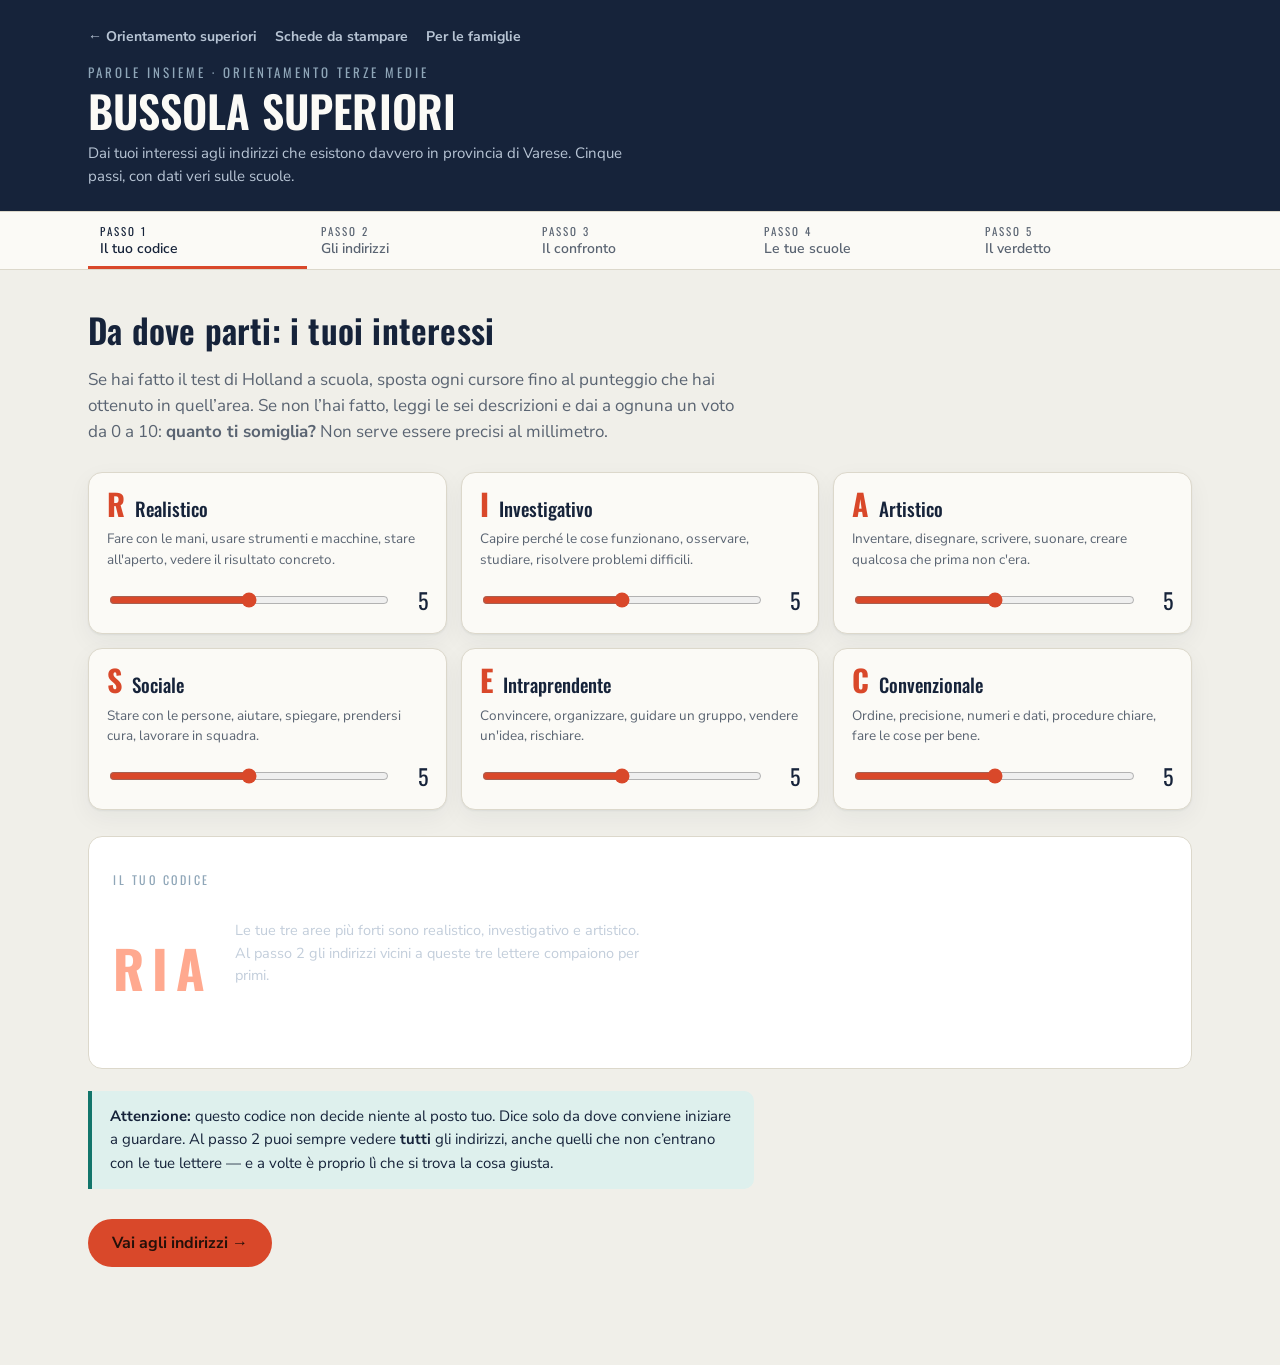
==== bussola/index.html @ 5dc253a4 "Add files via upload" ====
<!doctype html>
<html lang="it">
<head>
<title>Bussola Superiori</title>
<meta charset="utf-8">
<meta name="viewport" content="width=device-width, initial-scale=1">
<meta name="description" content="Dai tuoi interessi agli indirizzi e alle scuole vere della provincia di Varese: distanze, ore di lezione, cosa cercano le imprese. Gratuito, senza registrazione.">
<meta property="og:type" content="website">
<meta property="og:title" content="Bussola Superiori">
<meta property="og:description" content="Dai tuoi interessi agli indirizzi e alle scuole vere della provincia di Varese. Gratuito, senza registrazione.">
<meta property="og:url" content="https://lucaalbano99.github.io/bussolasuperiori/bussola/">
<meta property="og:image" content="https://lucaalbano99.github.io/bussolasuperiori/assets/anteprima.png">
<meta property="og:locale" content="it_IT">
<meta name="theme-color" content="#16233A">
<link rel="icon" href="../assets/favicon.svg" type="image/svg+xml">
<link rel="stylesheet" href="../assets/fonts.css">
</head>
<body>

<style>
  :root{
    --ink:#16233A; --paper:#F0EFE9; --surface:#FBFAF6; --surface-2:#FFFFFF;
    --line:#DCD8CB; --line-strong:#C3BDAC; --muted:#5A6472;
    --coral:#D9482A; --coral-soft:#FBE7E1; --teal:#12756B; --teal-soft:#DEF0ED;
    --shadow:0 1px 2px rgba(22,35,58,.06), 0 8px 24px rgba(22,35,58,.05);
    --r:14px;
  }
  @media (prefers-color-scheme:dark){
    :root:not([data-theme="light"]){
      --ink:#EDEFF3; --paper:#111A2B; --surface:#182338; --surface-2:#1E2B43;
      --line:#2C3A54; --line-strong:#41527094; --muted:#A3AFC2;
      --coral:#FF8163; --coral-soft:#3A2119; --teal:#4FD3C0; --teal-soft:#10312F;
      --shadow:0 1px 2px rgba(0,0,0,.3), 0 8px 24px rgba(0,0,0,.25);
    }
  }
  :root[data-theme="dark"]{
    --ink:#EDEFF3; --paper:#111A2B; --surface:#182338; --surface-2:#1E2B43;
    --line:#2C3A54; --line-strong:#41527094; --muted:#A3AFC2;
    --coral:#FF8163; --coral-soft:#3A2119; --teal:#4FD3C0; --teal-soft:#10312F;
    --shadow:0 1px 2px rgba(0,0,0,.3), 0 8px 24px rgba(0,0,0,.25);
  }

  *{box-sizing:border-box}
  body{
    background:var(--paper); color:var(--ink);
    font-family:'Nunito Sans', 'Segoe UI', Tahoma, sans-serif;
    font-size:16px; line-height:1.55; margin:0;
  }
  .wrap{max-width:1140px; margin:0 auto; padding-inline:18px; padding-block:0 64px}
  h1,h2,h3,.disp{font-family:'Oswald','Arial Narrow',Arial,sans-serif; font-weight:600; letter-spacing:.2px; text-wrap:balance; margin:0}
  a{color:var(--teal)}
  button{font-family:inherit}
  :focus-visible{outline:3px solid var(--coral); outline-offset:2px; border-radius:6px}

  /* ---- header ---- */
  header.top{background:var(--ink); color:#F6F4EF; padding-block:26px 22px}
  :root[data-theme="dark"] header.top, :root:not([data-theme="light"]) header.top{border-bottom:1px solid var(--line)}
  @media (prefers-color-scheme:dark){:root:not([data-theme="light"]) header.top{background:#0B1322}}
  .top .wrap{padding-block:0}
  .kicker{font-family:'Oswald',Arial,sans-serif; font-size:13px; letter-spacing:3px; text-transform:uppercase; color:#8FA6B8; margin:0 0 6px}
  header.top h1{font-size:clamp(30px,5vw,44px); color:#FBFAF6; text-transform:uppercase; line-height:1.05}
  header.top p.sub{margin:8px 0 0; color:#B7C4D4; font-size:15px; max-width:62ch}

  /* ---- step rail ---- */
  .rail{position:sticky; top:env(safe-area-inset-top,0px); z-index:20; background:var(--surface); border-bottom:1px solid var(--line)}
  .rail .wrap{padding-block:0}
  .rail ol{display:flex; gap:2px; list-style:none; margin:0; padding:0; overflow-x:auto}
  .rail li{flex:1 1 0; min-width:132px}
  .rail button{
    width:100%; display:flex; flex-direction:column; gap:1px; align-items:flex-start;
    background:none; border:0; border-bottom:3px solid transparent; cursor:pointer;
    padding:11px 12px 9px; color:var(--muted); text-align:left;
  }
  .rail button:disabled{cursor:not-allowed; opacity:.45}
  .rail .n{font-family:'Oswald',Arial,sans-serif; font-size:11px; letter-spacing:2px; text-transform:uppercase}
  .rail .t{font-size:14px; font-weight:600; line-height:1.25}
  .rail button[aria-current="true"]{color:var(--ink); border-bottom-color:var(--coral)}

  /* ---- generic blocks ---- */
  .panel{padding-block:34px}
  .lede{max-width:66ch; color:var(--muted); font-size:17px; margin:10px 0 0}
  h2.sec{font-size:clamp(24px,3.4vw,34px); margin-top:0}
  .note{
    background:var(--teal-soft); border-left:4px solid var(--teal); border-radius:0 10px 10px 0;
    padding:14px 18px; font-size:15px; margin-top:22px; max-width:74ch;
  }
  .note b{color:var(--ink)}

  /* ---- step 1 : sliders ---- */
  .riasec{display:grid; grid-template-columns:repeat(auto-fit,minmax(272px,1fr)); gap:14px; margin-top:26px}
  .area{background:var(--surface); border:1px solid var(--line); border-radius:var(--r); padding:16px 18px; box-shadow:var(--shadow)}
  .area .hd{display:flex; align-items:baseline; gap:10px}
  .area .let{font-family:'Oswald',Arial,sans-serif; font-size:30px; font-weight:700; color:var(--coral); line-height:1}
  .area .nm{font-family:'Oswald',Arial,sans-serif; font-size:19px; font-weight:500}
  .area .ds{font-size:13.5px; color:var(--muted); margin:6px 0 12px; min-height:2.8em}
  .area .row{display:flex; align-items:center; gap:12px}
  .area input[type=range]{flex:1; accent-color:var(--coral); height:26px}
  .area output{font-family:'Oswald',Arial,sans-serif; font-size:22px; min-width:2.2ch; text-align:right; font-variant-numeric:tabular-nums}

  .codebox{
    margin-top:26px; background:var(--ink); color:#FBFAF6; border-radius:var(--r);
    padding:22px 24px; display:flex; flex-wrap:wrap; align-items:center; gap:22px;
  }
  :root[data-theme="dark"] .codebox, :root:not([data-theme="light"]) .codebox{background:var(--surface-2); border:1px solid var(--line)}
  .codebox .lbl{font-family:'Oswald',Arial,sans-serif; font-size:12px; letter-spacing:2.5px; text-transform:uppercase; color:#8FA6B8}
  .code{font-family:'Oswald',Arial,sans-serif; font-size:52px; font-weight:700; letter-spacing:8px; line-height:1; color:#FF8163}
  :root:not([data-theme="dark"]) .codebox .code{color:#FFA98F}
  .codebox .exp{font-size:14.5px; color:#C3CEDB; max-width:46ch}

  /* ---- buttons ---- */
  .btn{
    display:inline-flex; align-items:center; gap:9px; border:0; cursor:pointer;
    background:var(--coral); color:#fff; font-weight:700; font-size:16px;
    padding:13px 24px; border-radius:999px;
  }
  :root[data-theme="dark"] .btn, :root:not([data-theme="light"]) .btn{color:#251009}
  .btn.ghost{background:transparent; color:var(--ink); border:1.5px solid var(--line-strong); font-weight:600}
  .btn.small{padding:8px 16px; font-size:14px}
  .btn:hover{filter:brightness(1.06)}
  .actions{display:flex; flex-wrap:wrap; gap:12px; margin-top:30px; align-items:center}

  /* ---- filters ---- */
  .filters{display:flex; flex-wrap:wrap; gap:8px; margin:22px 0 4px}
  .chip{
    border:1.5px solid var(--line-strong); background:var(--surface); color:var(--muted);
    border-radius:999px; padding:7px 15px; font-size:14px; font-weight:600; cursor:pointer;
  }
  .chip[aria-pressed="true"]{background:var(--ink); color:var(--surface); border-color:var(--ink)}
  :root[data-theme="dark"] .chip[aria-pressed="true"], :root:not([data-theme="light"]) .chip[aria-pressed="true"]{background:var(--teal); color:#07201E; border-color:var(--teal)}
  .count{font-size:14px; color:var(--muted); margin:14px 0 0}

  /* ---- cards ---- */
  .grid{display:grid; grid-template-columns:repeat(auto-fill,minmax(316px,1fr)); gap:16px; margin-top:16px; align-items:start}
  .card{background:var(--surface); border:1px solid var(--line); border-radius:var(--r); padding:20px; box-shadow:var(--shadow); display:flex; flex-direction:column; gap:12px}
  .card.hit{border-color:var(--coral)}
  .card .tag{font-family:'Oswald',Arial,sans-serif; font-size:11px; letter-spacing:2px; text-transform:uppercase; color:var(--muted)}
  .card h3{font-size:20px; line-height:1.2}
  .card .what{font-size:14.5px; color:var(--muted); margin:0}
  .lets{display:flex; gap:6px; flex-wrap:wrap}
  .let-pill{
    width:27px; height:27px; display:grid; place-items:center; border-radius:50%;
    font-family:'Oswald',Arial,sans-serif; font-weight:600; font-size:14px;
    background:var(--surface-2); color:var(--muted); border:1.5px solid var(--line);
  }
  .let-pill.on{background:var(--coral); color:#fff; border-color:var(--coral)}
  :root[data-theme="dark"] .let-pill.on, :root:not([data-theme="light"]) .let-pill.on{color:#251009}
  .strip{margin:0; font-size:13.5px; color:var(--teal); background:var(--teal-soft);
    border-radius:9px; padding:8px 11px; line-height:1.4}
  .strip.none{color:var(--muted); background:transparent; border:1px dashed var(--line-strong)}
  .strip b{color:inherit}
  ul.slist{list-style:none; margin:6px 0 0; padding:0; display:flex; flex-direction:column; gap:8px}
  ul.slist li{display:flex; flex-direction:column}
  .slist .sn{font-weight:700; font-size:14px; line-height:1.3}
  .verd{background:var(--surface); border:1px solid var(--line); border-radius:var(--r);
    padding:24px; margin-top:18px; box-shadow:var(--shadow)}
  .verd > h3{font-size:22px; line-height:1.2}
  .verd .who{font-size:14px; color:var(--muted); margin:3px 0 18px}
  .three{display:grid; grid-template-columns:repeat(auto-fit,minmax(215px,1fr)); gap:14px}
  .tre{background:var(--surface-2); border:1px solid var(--line); border-radius:12px; padding:16px 18px}
  .tre .lab{font-family:'Oswald',Arial,sans-serif; font-size:11px; letter-spacing:1.6px;
    text-transform:uppercase; color:var(--muted); display:flex; gap:7px; align-items:center}
  .tre .lab i{font-style:normal; width:19px; height:19px; border-radius:50%; background:var(--ink);
    color:var(--surface); display:grid; place-items:center; font-size:11px; font-weight:700}
  .tre .big{font-family:'Oswald',Arial,sans-serif; font-size:34px; font-weight:700; line-height:1.05;
    margin:9px 0 3px; color:var(--ink)}
  .tre .sub{font-size:13px; color:var(--muted); line-height:1.4; margin:0}
  .tre.warn .big{color:var(--coral)}
  .ask{margin-top:20px; border-top:1px dashed var(--line); padding-top:16px}
  .ask h4{font-family:'Oswald',Arial,sans-serif; font-size:15px; letter-spacing:1px;
    text-transform:uppercase; color:var(--teal); margin:0 0 10px}
  .ask ol{margin:0; padding-left:20px; font-size:15px; line-height:1.55}
  .ask ol li{margin-bottom:9px}
  .ask .scrivi{font-size:13px; color:var(--muted); margin:10px 0 0}
  .ore{margin-top:6px}
  .job{margin-top:6px}
  .jhero{font-family:'Oswald',Arial,sans-serif; font-size:44px; font-weight:700; line-height:1;
    color:var(--coral); margin:0; display:flex; align-items:baseline; gap:11px; flex-wrap:wrap}
  .jhero span{font-family:'Nunito Sans',sans-serif; font-size:13.5px; font-weight:600;
    color:var(--muted); line-height:1.35; flex:1 1 160px}
  .jtrack{position:relative; height:10px; border-radius:99px; background:var(--line); margin:12px 0 6px}
  .jfill{height:100%; border-radius:99px; background:var(--coral)}
  .jmed{position:absolute; top:-4px; width:2px; height:18px; background:var(--ink); border-radius:2px}
  .jmedlab{margin:0; font-size:12.5px; color:var(--muted)}
  .jrow{margin:9px 0 0; font-size:14px; line-height:1.45}
  .job.liceo .jrow:first-child{color:var(--teal)}
  .jsrc{margin:11px 0 0; font-size:11.5px; color:var(--muted); line-height:1.4}
  dd.nojob{font-size:13.5px; color:var(--muted)}
  .par{display:inline-block; margin-left:7px; font-size:10.5px; font-weight:700; letter-spacing:.6px;
    text-transform:uppercase; color:var(--muted); border:1px solid var(--line-strong);
    border-radius:99px; padding:1px 7px; vertical-align:1px}
  .slist .sm{font-size:12.5px; color:var(--muted); font-variant-numeric:tabular-nums}
  select{font-family:'Nunito Sans',sans-serif; font-size:15px; color:var(--ink);
    background:var(--surface-2); border:1px solid var(--line-strong); border-radius:9px;
    padding:10px 12px; text-transform:none; letter-spacing:0; width:100%; max-width:100%}
  label.f select + input[type=text]{margin-top:7px}
  .srcnote{font-size:13px; color:var(--muted); border-top:1px solid var(--line);
    margin-top:30px; padding-top:14px; max-width:78ch}
  .card details{border-top:1px dashed var(--line); padding-top:11px}
  .card summary{cursor:pointer; font-weight:700; font-size:14px; color:var(--teal); list-style:none}
  .card summary::-webkit-details-marker{display:none}
  .card summary::before{content:"▸ "}
  .card details[open] summary::before{content:"▾ "}
  .kv{margin:11px 0 0; font-size:14px}
  .kv dt{font-family:'Oswald',Arial,sans-serif; font-size:11px; letter-spacing:1.6px; text-transform:uppercase; color:var(--muted); margin-top:9px}
  .kv dd{margin:2px 0 0}
  .card .foot{display:flex; flex-wrap:wrap; gap:9px; margin-top:auto; padding-top:4px}
  .lnk{font-size:13.5px; font-weight:700; text-decoration:none; border-bottom:2px solid var(--teal-soft)}

  /* ---- compare ---- */
  .tablewrap{overflow-x:auto; margin-top:22px; border:1px solid var(--line); border-radius:var(--r); background:var(--surface)}
  table{border-collapse:collapse; width:100%; min-width:600px; font-size:14.5px}
  th,td{text-align:left; padding:13px 16px; border-bottom:1px solid var(--line); vertical-align:top}
  thead th{background:var(--ink); color:#FBFAF6; font-family:'Oswald',Arial,sans-serif; font-weight:500; font-size:15px; position:sticky; top:0}
  :root[data-theme="dark"] thead th, :root:not([data-theme="light"]) thead th{background:var(--surface-2); color:var(--ink)}
  tbody th{font-family:'Oswald',Arial,sans-serif; font-weight:500; font-size:12px; letter-spacing:1.5px; text-transform:uppercase; color:var(--muted); width:170px}
  tbody tr:last-child th, tbody tr:last-child td{border-bottom:0}

  .empty{background:var(--surface); border:1.5px dashed var(--line-strong); border-radius:var(--r); padding:34px 24px; text-align:center; color:var(--muted); margin-top:22px}

  /* ---- scheda ---- */
  .sheet{background:var(--surface); border:1px solid var(--line); border-radius:var(--r); padding:22px; margin-top:16px; box-shadow:var(--shadow)}
  .sheet h3{font-size:19px; color:var(--coral)}
  .sheet .meta{font-size:13px; color:var(--muted); margin:2px 0 14px}
  .fields{display:grid; grid-template-columns:repeat(auto-fit,minmax(230px,1fr)); gap:14px}
  label.f{display:flex; flex-direction:column; gap:5px; font-size:12px; font-family:'Oswald',Arial,sans-serif; letter-spacing:1.5px; text-transform:uppercase; color:var(--muted)}
  input[type=text], textarea{
    font-family:'Nunito Sans',sans-serif; font-size:15px; color:var(--ink);
    background:var(--surface-2); border:1px solid var(--line-strong); border-radius:9px; padding:10px 12px;
    text-transform:none; letter-spacing:0; width:100%;
  }
  textarea{min-height:74px; resize:vertical}
  .nameline{display:flex; flex-wrap:wrap; gap:14px; align-items:end; margin-top:22px}
  .nameline label.f{flex:1 1 260px}
  .qlist{margin:12px 0 0; padding-left:20px; font-size:15px}
  .qlist li{margin-bottom:7px}

  .printbar{display:flex; flex-wrap:wrap; gap:12px; align-items:center; margin-top:28px}
  .hint{font-size:13.5px; color:var(--muted)}

  #printhead{display:none}

  @media print{
    body{background:#fff; color:#000; font-size:12pt}
    header.top, .rail, .actions, .printbar, .note, #s1, #s2, #s3, #s5, .filters, .count{display:none !important}
    #printhead{display:block; margin-bottom:14pt; border-bottom:2pt solid #000; padding-bottom:8pt}
    .wrap{max-width:none; padding:0}
    .panel{padding:0}
    .sheet{break-inside:avoid; border:1pt solid #999; box-shadow:none; background:#fff; margin-bottom:12pt}
    input[type=text], textarea, select{border:0; border-bottom:1pt solid #666; border-radius:0; background:#fff; appearance:none}
    .strip, ul.slist, .job, .ore, dd.nojob{display:none}
    textarea{min-height:52pt}
  }
  @media (prefers-reduced-motion:reduce){*{animation:none !important; transition:none !important}}

  .sitenav{display:flex; gap:18px; flex-wrap:wrap; margin:0 0 14px; font-size:14px; font-weight:700}
  .sitenav a{color:#B7C4D4; text-decoration:none}
  .sitenav a:hover{color:#FBFAF6; text-decoration:underline}
</style>

<header class="top">
  <div class="wrap">
    <p class="sitenav"><a href="../">&larr; Orientamento superiori</a><a href="../#schede">Schede da stampare</a><a href="../famiglie.html">Per le famiglie</a></p>
    <p class="kicker">Parole Insieme &middot; Orientamento terze medie</p>
    <h1>Bussola Superiori</h1>
    <p class="sub">Dai tuoi interessi agli indirizzi che esistono davvero in provincia di Varese. Cinque passi, con dati veri sulle scuole.</p>
  </div>
</header>

<nav class="rail" aria-label="Passi del percorso">
  <div class="wrap">
    <ol>
      <li><button type="button" data-go="1" aria-current="true"><span class="n">Passo 1</span><span class="t">Il tuo codice</span></button></li>
      <li><button type="button" data-go="2"><span class="n">Passo 2</span><span class="t">Gli indirizzi</span></button></li>
      <li><button type="button" data-go="3"><span class="n">Passo 3</span><span class="t">Il confronto</span></button></li>
      <li><button type="button" data-go="4"><span class="n">Passo 4</span><span class="t">Le tue scuole</span></button></li>
      <li><button type="button" data-go="5"><span class="n">Passo 5</span><span class="t">Il verdetto</span></button></li>
    </ol>
  </div>
</nav>

<div class="wrap">

  <!-- ============ PASSO 1 ============ -->
  <section id="s1" class="panel" aria-labelledby="h1a">
    <h2 class="sec" id="h1a">Da dove parti: i tuoi interessi</h2>
    <p class="lede">Se hai fatto il test di Holland a scuola, sposta ogni cursore fino al punteggio che hai ottenuto in quell&rsquo;area. Se non l&rsquo;hai fatto, leggi le sei descrizioni e dai a ognuna un voto da 0 a 10: <b>quanto ti somiglia?</b> Non serve essere precisi al millimetro.</p>

    <div class="riasec" id="riasec"></div>

    <div class="codebox">
      <div>
        <p class="lbl">Il tuo codice</p>
        <p class="code" id="code">&mdash;&mdash;&mdash;</p>
      </div>
      <p class="exp" id="codeExp">Muovi i cursori: qui compaiono le tue tre lettere pi&ugrave; alte.</p>
    </div>

    <div class="note">
      <b>Attenzione:</b> questo codice non decide niente al posto tuo. Dice solo da dove conviene iniziare a guardare. Al passo 2 puoi sempre vedere <b>tutti</b> gli indirizzi, anche quelli che non c&rsquo;entrano con le tue lettere &mdash; e a volte &egrave; proprio l&igrave; che si trova la cosa giusta.
    </div>

    <div class="actions">
      <button class="btn" type="button" data-go="2">Vai agli indirizzi &rarr;</button>
    </div>
  </section>

  <!-- ============ PASSO 2 ============ -->
  <section id="s2" class="panel" aria-labelledby="h2a" hidden>
    <h2 class="sec" id="h2a">Gli indirizzi che esistono</h2>
    <p class="lede">Sono gli indirizzi attivi in provincia di Varese: licei, istituti tecnici, professionali e percorsi IeFP. In cima trovi quelli pi&ugrave; vicini al tuo codice. Aprine almeno cinque, poi scegline tre e compila il <b>foglio 1</b>.</p>

    <div class="filters" role="group" aria-label="Filtra per tipo di scuola">
      <button class="chip" type="button" data-f="all" aria-pressed="true">Tutti</button>
      <button class="chip" type="button" data-f="liceo" aria-pressed="false">Licei</button>
      <button class="chip" type="button" data-f="tecnico" aria-pressed="false">Istituti tecnici</button>
      <button class="chip" type="button" data-f="professionale" aria-pressed="false">Professionali</button>
      <button class="chip" type="button" data-f="iefp" aria-pressed="false">IeFP</button>
      <button class="chip" type="button" id="onlyMine" aria-pressed="false">Solo il mio codice</button>
    </div>
    <p class="count" id="count"></p>

    <div class="grid" id="cards"></div>

    <div class="actions">
      <button class="btn ghost" type="button" data-go="1">&larr; Torna al codice</button>
      <button class="btn" type="button" data-go="3">Confronta i preferiti &rarr;</button>
    </div>

    <p class="srcnote"><b>Da dove vengono questi numeri.</b>
      Le scuole statali, le distanze e gli iscritti vengono dagli open data del Ministero
      dell&rsquo;Istruzione e dall&rsquo;Anagrafe Scuole di Regione Lombardia; l&rsquo;offerta &egrave; quella
      rilevata nel 2024/25, quindi un indirizzo attivato di recente pu&ograve; non comparire.
      Le scuole <b>paritarie</b> sono state verificate a mano su Guida Percorsi a settembre 2026:
      per loro non ci sono i numeri sugli iscritti, perch&eacute; il Ministero non li pubblica.
      I percorsi <b>IeFP</b> dei centri di formazione (ENAIP, CIOFS, CFP) non sono nei dati ministeriali:
      per quelli vale sempre Guida Percorsi.
      Il numero <b>&laquo;in seconda, ogni 100 in prima&raquo;</b> confronta gli iscritti in prima nel 2023/24
      con quelli in seconda nel 2024/25, sull&rsquo;intero istituto: in provincia met&agrave; delle scuole &egrave; a 88 o pi&ugrave;.
      Non &egrave; una percentuale di promossi &mdash; conta anche chi arriva da altre scuole, e per questo
      in qualche istituto supera quota 100.
      Gli iscritti <b>in prima</b> sono quelli del 2024/25: dove il biennio &egrave; in comune fra pi&ugrave; articolazioni
      (per esempio Informatica e Telecomunicazioni) il numero &egrave; quello di tutto il biennio. Se nel 2024/25 una scuola
      non ha formato classi prime in un indirizzo, lo segnaliamo e non la contiamo: chiedi se lo attiva ancora.
      I dati sul <b>lavoro</b> vengono dall&rsquo;indagine Excelsior 2022 (guida #failasceltagiusta della Camera di Commercio
      di Varese): la percentuale dice quante assunzioni previste, su 100, sono difficili da coprire.
      Una distanza con la tilde (~) &egrave; misurata sul centro del comune, non sull&rsquo;indirizzo esatto.</p>
  </section>

  <!-- ============ PASSO 3 ============ -->
  <section id="s3" class="panel" aria-labelledby="h3a" hidden>
    <h2 class="sec" id="h3a">Il confronto</h2>
    <p class="lede">Massimo tre indirizzi, uno accanto all&rsquo;altro. Guardali riga per riga: la differenza vera fra due scuole di solito sta nelle materie di indirizzo e in quello che puoi fare dopo.</p>
    <div id="cmp"></div>
    <div class="actions">
      <button class="btn ghost" type="button" data-go="2">&larr; Torna agli indirizzi</button>
      <button class="btn" type="button" data-go="4">Prepara la scheda &rarr;</button>
    </div>
  </section>

  <!-- ============ PASSO 4 ============ -->
  <section id="s4" class="panel" aria-labelledby="h4a" hidden>
    <div id="printhead">
      <p class="kicker" style="color:#000">Parole Insieme &middot; Bussola Superiori</p>
      <h2 class="sec" style="margin:0">Scheda di orientamento</h2>
    </div>

    <h2 class="sec">Le tue scuole</h2>
    <p class="lede">Ultimo passo: per ogni indirizzo scegli dal men&ugrave; una delle scuole della provincia che lo offrono. Se la tua non c&rsquo;&egrave; (paritarie e centri di formazione non sono nei dati del Ministero), cercala su Guida Percorsi e scrivila a mano. Poi stampa e portala a casa.</p>

    <div class="nameline">
      <label class="f" for="stud">Nome e cognome<input type="text" id="stud" placeholder="Il tuo nome"></label>
      <label class="f" for="cls">Classe<input type="text" id="cls" placeholder="3&ordf;__"></label>
    </div>

    <div id="sheets"></div>

    <div class="sheet">
      <h3>Le domande da fare all&rsquo;open day</h3>
      <p class="meta">Portale scritte. Chi arriva con le domande pronte scopre cose che gli altri non scoprono.</p>
      <ol class="qlist">
        <li>Quante ore a settimana di laboratorio si fanno davvero al primo anno?</li>
        <li>Quanti studenti erano iscritti in prima l&rsquo;anno scorso, e quanti sono arrivati in seconda?</li>
        <li>Che cosa fanno i vostri diplomati l&rsquo;anno dopo il diploma?</li>
        <li>Quanto tempo di compiti a casa serve, in media, in una giornata normale?</li>
        <li>Che supporto c&rsquo;&egrave; per chi ha un DSA o un piano personalizzato?</li>
        <li>Si pu&ograve; cambiare indirizzo dopo il primo anno senza perdere l&rsquo;anno?</li>
        <li>Posso passare una mattina in classe prima di decidere?</li>
      </ol>
    </div>

    <div class="printbar">
      <button class="btn" type="button" data-go="5">Vai al verdetto &rarr;</button>
      <button class="btn ghost" type="button" data-go="3">&larr; Torna al confronto</button>
      <button class="btn ghost small" type="button" id="printBtn">Stampa (se serve)</button>
    </div>
  </section>

  <!-- ============ PASSO 5 ============ -->
  <section id="s5" class="panel" aria-labelledby="h5a" hidden>
    <h2 class="sec" id="h5a">Il verdetto</h2>
    <p class="lede">Hai scelto. Adesso guarda tre numeri per ognuna delle tue scuole e decidi se ti fanno
      cambiare idea. <b>Non c&rsquo;&egrave; una risposta giusta</b>: c&rsquo;&egrave; la tua, presa sapendo qualcosa in pi&ugrave;.</p>

    <div id="verdetto"></div>

    <div class="actions">
      <button class="btn ghost" type="button" data-go="4">&larr; Torna alle scuole</button>
      <button class="btn ghost" type="button" data-go="2">Cambia indirizzi</button>
    </div>
  </section>
</div>

<script>
(function(){
  "use strict";

  /* ---------------- dati: le 6 aree RIASEC ---------------- */
  var AREAS = [
    {k:"R", nm:"Realistico",    ds:"Fare con le mani, usare strumenti e macchine, stare all'aperto, vedere il risultato concreto."},
    {k:"I", nm:"Investigativo", ds:"Capire perché le cose funzionano, osservare, studiare, risolvere problemi difficili."},
    {k:"A", nm:"Artistico",     ds:"Inventare, disegnare, scrivere, suonare, creare qualcosa che prima non c'era."},
    {k:"S", nm:"Sociale",       ds:"Stare con le persone, aiutare, spiegare, prendersi cura, lavorare in squadra."},
    {k:"E", nm:"Intraprendente",ds:"Convincere, organizzare, guidare un gruppo, vendere un'idea, rischiare."},
    {k:"C", nm:"Convenzionale", ds:"Ordine, precisione, numeri e dati, procedure chiare, fare le cose per bene."}
  ];

  /* ---------------- dati: il catalogo indirizzi ----------------
     slug = pagina reale su guida-percorsi-varese.it/cat/<slug>/      */
  var BASE = "https://www.guida-percorsi-varese.it/cat/";

  var C = [
  /* ---- LICEI ---- */
  {t:"liceo",n:"Liceo classico",r:["I","A","S"],slug:"liceo-classico",
   w:"Cinque anni su come pensavano e scrivevano i greci e i romani, e su come quel modo di ragionare regge ancora oggi.",
   m:"Latino, greco, italiano, storia e filosofia, inglese, matematica",
   d:"Prepara soprattutto all'università, in qualunque facoltà: giurisprudenza, lettere, medicina, scienze politiche."},
  {t:"liceo",n:"Liceo scientifico",r:["I","R","C"],slug:"liceo-scientifico",
   w:"L'indirizzo più scelto in Italia: matematica e scienze robuste, ma con latino, filosofia e storia ancora dentro.",
   m:"Matematica, fisica, scienze naturali, latino, filosofia, inglese",
   d:"Università scientifiche e non: ingegneria, medicina, informatica, economia. Tiene aperte quasi tutte le porte."},
  {t:"liceo",n:"Liceo scientifico &ndash; scienze applicate",r:["I","R","C"],slug:"liceo-scientifico",
   w:"Come lo scientifico ma senza latino: al suo posto più informatica, più laboratorio, più scienze.",
   m:"Informatica, matematica, fisica, scienze, disegno tecnico",
   d:"Ingegneria, informatica, scienze. Scelta tipica di chi ama le scienze ma non vuole il latino."},
  {t:"liceo",n:"Liceo scientifico sportivo",r:["R","S","I"],slug:"liceo-scientifico-a-indirizzo-sportivo",
   w:"Base scientifica con discipline sportive dentro l'orario, e lo sport studiato anche come diritto ed economia.",
   m:"Discipline sportive, scienze motorie, matematica, fisica, diritto dello sport",
   d:"Scienze motorie, fisioterapia, management dello sport, o qualunque facoltà scientifica."},
  {t:"liceo",n:"Liceo linguistico",r:["A","S","E"],slug:"liceo-linguistico",
   w:"Tre lingue straniere studiate sul serio, con conversazione con madrelingua e letteratura di quei Paesi.",
   m:"Inglese più due lingue (spesso francese, spagnolo, tedesco o cinese), letterature straniere",
   d:"Mediazione linguistica, relazioni internazionali, turismo, marketing estero, interpretariato."},
  {t:"liceo",n:"Liceo delle scienze umane",r:["S","A","I"],slug:"liceo-delle-scienze-umane",
   w:"Studia come funzionano le persone e i gruppi: psicologia, pedagogia, sociologia, antropologia.",
   m:"Scienze umane, latino, filosofia, storia, biologia",
   d:"Scienze della formazione, psicologia, servizio sociale, insegnamento."},
  {t:"liceo",n:"Liceo economico-sociale",r:["E","S","C"],slug:"liceo-delle-scienze-umane",
   w:"L'opzione dello scienze umane senza latino: al suo posto diritto, economia e una seconda lingua straniera.",
   m:"Diritto ed economia, scienze umane, due lingue straniere, matematica, statistica",
   d:"Economia, giurisprudenza, scienze politiche, sociologia."},
  {t:"liceo",n:"Liceo artistico",r:["A","R"],slug:"liceo-artistico",
   w:"Biennio comune, poi scegli: arti figurative, architettura, design, grafica, audiovisivo o scenografia.",
   m:"Discipline pittoriche e plastiche, laboratorio d'indirizzo, storia dell'arte, disegno geometrico",
   d:"Accademia di belle arti, design, architettura, ISIA, oppure lavoro creativo diretto."},
  {t:"liceo",n:"Liceo musicale e coreutico",r:["A","S"],slug:"liceo-musicale-e-coreutico",
   w:"Strumento o danza dentro l'orario scolastico, con esame d'ammissione: serve già una base.",
   m:"Esecuzione e interpretazione, teoria e analisi, storia della musica o della danza, materie comuni",
   d:"Conservatorio, accademia di danza, DAMS, professioni dello spettacolo."},
  {t:"liceo",n:"Liceo del Made in Italy",r:["E","A","C"],slug:"liceo-del-made-in-italy",
   w:"Indirizzo recente: le eccellenze italiane (moda, design, agroalimentare, arredo) viste come sistema economico e culturale.",
   m:"Economia e marketing, due lingue straniere, storia dell'arte, diritto",
   d:"Economia, marketing, gestione d'impresa nei settori del made in Italy."},
  {t:"liceo",n:"Liceo internazionale per l'innovazione",r:["I","E","A"],slug:"liceo-internazionale-per-linnovazione",
   w:"Percorso liceale sperimentale proposto da pochissime scuole, ognuna con un suo progetto: va guardato da vicino.",
   m:"Variano da scuola a scuola: chiedile all'open day",
   d:"Università, in Italia o all'estero."},

  /* ---- TECNICI ---- */
  {t:"tecnico",n:"Amministrazione, finanza e marketing",r:["C","E"],slug:"settore-economico-amministrazione-finanza-e-marketing",
   w:"Come funziona un'azienda da dentro: bilanci, tasse, banche, marketing. Il vecchio «ragioneria».",
   m:"Economia aziendale, diritto, informatica, due lingue straniere, matematica",
   d:"Lavoro subito in studi e uffici, oppure economia, giurisprudenza, ITS."},
  {t:"tecnico",n:"Turismo",r:["E","S","C"],slug:"settore-economico-turismo",
   w:"Tre lingue straniere più la parte economica e giuridica del settore turistico, con geografia e arte.",
   m:"Tre lingue straniere, discipline turistiche e aziendali, arte e territorio, diritto",
   d:"Agenzie, strutture ricettive, tour operator, oppure università economica o linguistica."},
  {t:"tecnico",n:"Meccanica, meccatronica ed energia",r:["R","I"],slug:"settore-tecnologico-meccanica-meccatronica-ed-energia",
   w:"Progettare e far funzionare macchine, impianti e automazioni. Tanto laboratorio e disegno tecnico.",
   m:"Meccanica e macchine, sistemi e automazione, tecnologie meccaniche, disegno CAD",
   d:"Molto richiesto dalle aziende del territorio; oppure ingegneria o ITS meccatronica."},
  {t:"tecnico",n:"Trasporti e logistica",r:["R","C","I"],slug:"settore-tecnologico-trasporti-e-logistica",
   w:"Mezzi e movimentazione: articolazioni su costruzione, conduzione o logistica, per terra, mare o aria.",
   m:"Logistica, elettrotecnica, meccanica, struttura dei mezzi, diritto dei trasporti",
   d:"Aeroporti, spedizionieri, magazzini automatizzati, ITS logistica, ingegneria."},
  {t:"tecnico",n:"Elettronica ed elettrotecnica",r:["R","I"],slug:"settore-tecnologico-elettronica-ed-elettrotecnica",
   w:"Circuiti, impianti elettrici, automazione industriale. Si costruisce e si misura, non solo si studia.",
   m:"Elettrotecnica ed elettronica, sistemi automatici, tecnologie elettriche",
   d:"Manutenzione e automazione industriale, energia, ingegneria, ITS."},
  {t:"tecnico",n:"Informatica e telecomunicazioni",r:["I","R","C"],slug:"settore-tecnologico-informatica-e-telecomunicazioni",
   w:"Programmazione, database, reti e sistemi. Si programma davvero, non solo in teoria.",
   m:"Informatica, sistemi e reti, tecnologie e progettazione, telecomunicazioni",
   d:"Sviluppo software, sistemi e reti; oppure informatica, ingegneria, ITS digitale."},
  {t:"tecnico",n:"Grafica e comunicazione",r:["A","R","E"],slug:"settore-tecnologico-grafica-e-comunicazione",
   w:"Progetto grafico, fotografia, video e stampa: la parte creativa unita a quella tecnica e produttiva.",
   m:"Progettazione multimediale, tecnologie dei processi di produzione, laboratori tecnici",
   d:"Agenzie e studi grafici, comunicazione d'impresa, design, ITS del digitale."},
  {t:"tecnico",n:"Chimica, materiali e biotecnologie",r:["I","R"],slug:"settore-tecnologico-chimica-materiali-e-biotecnologie",
   w:"Laboratorio vero, tutti gli anni: analisi chimiche, materiali, biotecnologie ambientali o sanitarie.",
   m:"Chimica analitica e strumentale, chimica organica, biologia, microbiologia",
   d:"Laboratori di analisi, industria chimica e farmaceutica; oppure chimica, biotecnologie, farmacia."},
  {t:"tecnico",n:"Sistema moda",r:["A","R","C"],slug:"settore-tecnologico-sistema-moda",
   w:"Il tessile e l'abbigliamento come filiera industriale: dal filato al capo finito, dal disegno alla produzione.",
   m:"Ideazione e progettazione del prodotto moda, tecnologie dei materiali, marketing",
   d:"Aziende tessili e di moda, uffici stile, ITS moda, design."},
  {t:"tecnico",n:"Agraria, agroalimentare e agroindustria",r:["R","I"],slug:"settore-tecnologico-agraria-agroalimentare-e-agroindustria",
   w:"Coltivazioni, allevamento, trasformazione dei prodotti e gestione del territorio. Si lavora anche fuori dall'aula.",
   m:"Produzioni vegetali e animali, trasformazione dei prodotti, gestione ambientale, economia agraria",
   d:"Aziende agricole e agroalimentari, perito agrario, agraria, scienze e tecnologie alimentari."},
  {t:"tecnico",n:"Costruzioni, ambiente e territorio",r:["R","I","C"],slug:"settore-tecnologico-costruzioni-ambiente-e-territorio",
   w:"L'ex geometra: progettare edifici, rilevare terreni, stimare valori, seguire un cantiere.",
   m:"Progettazione costruzioni e impianti, topografia, geopedologia, estimo",
   d:"Studi tecnici, cantieri, catasto; oppure ingegneria, architettura, ITS edilizia."},

  /* ---- PROFESSIONALI ---- */
  {t:"professionale",n:"Servizi per la sanità e l'assistenza sociale",r:["S","I"],slug:"servizi-sanita-e-assistenza-sociale",
   w:"Prendersi cura delle persone: bambini, anziani, persone con disabilità. Tirocinio dentro il percorso.",
   m:"Igiene e cultura medico-sanitaria, psicologia, metodologie operative, diritto",
   d:"Strutture socio-sanitarie e asili; oppure scienze infermieristiche, educazione, servizio sociale."},
  {t:"professionale",n:"Enogastronomia e ospitalità alberghiera",r:["R","S","E"],slug:"enogastronomia-e-ospitalita-alberghiera",
   w:"Cucina, sala, bar o accoglienza turistica. Si sta in laboratorio con la divisa già dal primo anno.",
   m:"Laboratorio di cucina o sala, scienza degli alimenti, due lingue straniere, diritto e tecnica turistica",
   d:"Ristorazione e hotellerie, con possibilità di lavorare presto; oppure ITS turismo."},
  {t:"professionale",n:"Manutenzione e assistenza tecnica",r:["R","C"],slug:"manutenzione-e-assistenza-tecnica",
   w:"Far funzionare e riparare impianti, macchine e mezzi. Tanta officina, poca teoria astratta.",
   m:"Tecnologie elettriche ed elettroniche, tecnologie meccaniche, laboratori tecnologici",
   d:"Manutentore in azienda, elettricista, tecnico impianti. Settore con molta richiesta."},
  {t:"professionale",n:"Industria e artigianato per il Made in Italy",r:["R","A"],slug:"industria-e-artigianato-per-made-in-italy",
   w:"Produrre oggetti di qualità: legno, moda, arredo, oreficeria, a seconda della scuola.",
   m:"Laboratori tecnologici ed esercitazioni, tecnologie dei materiali, progettazione",
   d:"Artigianato e piccola industria del territorio; oppure ITS o il quarto anno professionalizzante."},
  {t:"professionale",n:"Servizi commerciali",r:["E","C","S"],slug:"servizi-commerciali",
   w:"Il lato pratico dell'azienda: vendita, comunicazione, amministrazione, promozione.",
   m:"Tecniche professionali dei servizi commerciali, diritto, economia, due lingue straniere",
   d:"Uffici, negozi, servizi alle imprese; oppure ITS o economia."},
  {t:"professionale",n:"Servizi culturali e dello spettacolo",r:["A","E"],slug:"servizi-culturali-e-dello-spettacolo",
   w:"Produrre contenuti: video, audio, eventi, allestimenti. La parte tecnica dietro le quinte.",
   m:"Tecniche di produzione audiovisiva, linguaggi multimediali, organizzazione di eventi",
   d:"Produzioni video, teatri, eventi, comunicazione."},
  {t:"professionale",n:"Agricoltura e sviluppo rurale",r:["R","I"],slug:"agricoltura-sviluppo-rurale-valorizzazione-prodotti-territorio",
   w:"Coltivare, allevare, valorizzare i prodotti del territorio e curare boschi e montagna.",
   m:"Agronomia, produzioni animali, valorizzazione dei prodotti, gestione del verde",
   d:"Aziende agricole, agriturismo, manutenzione del verde, consorzi."},
  {t:"professionale",n:"Odontotecnico",r:["R","I","C"],slug:"arti-ausiliarie-professioni-sanitarie-odontotecnico",
   w:"Costruire protesi e apparecchi dentali. Lavoro di precisione assoluta, in laboratorio.",
   m:"Esercitazioni di laboratorio odontotecnico, anatomia, scienze dei materiali dentali",
   d:"Laboratori odontotecnici, con abilitazione dopo il diploma."},
  {t:"professionale",n:"Ottico",r:["R","I","C"],slug:"arti-ausiliarie-professioni-sanitarie-ottico",
   w:"Misurare la vista, costruire e montare occhiali e lenti a contatto.",
   m:"Esercitazioni di lenti oftalmiche, optometria, contattologia, anatomia",
   d:"Negozi di ottica e centri optometrici, con abilitazione dopo il diploma."},

  /* ---- IeFP ---- */
  {t:"iefp",n:"Operatore elettrico",r:["R"],slug:"operatore-elettrico",
   w:"Montare e riparare impianti elettrici, in casa e in azienda. Tre anni, moltissime ore di officina.",
   m:"Laboratorio elettrico, impianti civili e industriali, sicurezza",
   d:"Qualifica in 3 anni, diploma professionale col 4&deg;. Assunzione rapida: profilo molto cercato."},
  {t:"iefp",n:"Operatore meccanico",r:["R"],slug:"operatore-meccanico",
   w:"Lavorare il metallo con macchine utensili tradizionali e a controllo numerico.",
   m:"Laboratorio macchine utensili, disegno meccanico, controllo numerico",
   d:"Officine e industria meccanica del territorio. Qualifica in 3 anni, poi 4&deg; anno."},
  {t:"iefp",n:"Operatore informatico",r:["I","R","C"],slug:"operatore-informatico",
   w:"Installare, configurare e assistere computer, reti e postazioni di lavoro.",
   m:"Sistemi e reti, assistenza tecnica, basi di programmazione",
   d:"Assistenza informatica in azienda. Qualifica in 3 anni, poi 4&deg; anno."},
  {t:"iefp",n:"Operatore del benessere",r:["S","A","R"],slug:"operatore-del-benessere",
   w:"Acconciatura o estetica: si lavora sulle persone, in salone, fin dal primo anno.",
   m:"Laboratorio di acconciatura o estetica, anatomia, accoglienza del cliente",
   d:"Saloni e centri estetici; con il 4&deg; anno e l'abilitazione si può aprire un'attività."},
  {t:"iefp",n:"Operatore della ristorazione",r:["R","S"],slug:"operatore-della-ristorazione",
   w:"Cucina o sala-bar, con molte ore pratiche e stage nei locali del territorio.",
   m:"Laboratorio di cucina o sala, igiene alimentare, servizio",
   d:"Ristoranti, bar, hotel. Qualifica in 3 anni, poi 4&deg; anno da tecnico."},
  {t:"iefp",n:"Operatore alla riparazione di veicoli a motore",r:["R"],slug:"operatore-alla-riparazione-di-veicoli-a-motore",
   w:"Meccanica, elettronica e carrozzeria dell'auto. Officina quasi tutti i giorni.",
   m:"Diagnosi e riparazione, elettronica dell'auto, laboratorio",
   d:"Officine e concessionarie. Qualifica in 3 anni, poi 4&deg; anno."},
  {t:"iefp",n:"Operatore grafico",r:["A","R"],slug:"operatore-grafico",
   w:"Impaginare, fotoritoccare, preparare file per la stampa e i social.",
   m:"Software grafici, fotografia, stampa, multimedia",
   d:"Tipografie, agenzie, uffici comunicazione. Qualifica in 3 anni, poi 4&deg; anno."},
  {t:"iefp",n:"Operatore ai servizi di impresa",r:["C","E"],slug:"operatore-ai-servizi-di-impresa",
   w:"Il lavoro d'ufficio vero: documenti, fatture, accoglienza, gestione dati.",
   m:"Informatica gestionale, comunicazione aziendale, amministrazione",
   d:"Uffici e segreterie. Qualifica in 3 anni, poi 4&deg; anno."},
  {t:"iefp",n:"Operatore ai servizi di vendita",r:["E","S"],slug:"operatore-ai-servizi-di-vendita",
   w:"Stare dietro il banco e dietro le quinte: vendita, magazzino, allestimento, cliente.",
   m:"Tecniche di vendita, marketing di base, gestione del punto vendita",
   d:"Negozi e catene commerciali. Qualifica in 3 anni, poi 4&deg; anno."},
  {t:"iefp",n:"Operatore ai servizi di promozione e accoglienza",r:["S","E"],slug:"operatore-ai-servizi-di-promozione-e-accoglienza",
   w:"Accogliere e informare: reception, uffici turistici, strutture ricettive.",
   m:"Accoglienza, lingue straniere, promozione turistica",
   d:"Hotel, agenzie, servizi turistici. Qualifica in 3 anni, poi 4&deg; anno."},
  {t:"iefp",n:"Operatore di impianti termoidraulici",r:["R"],slug:"operatore-di-impianti-termoidraulici",
   w:"Riscaldamento, condizionamento, idraulica: si installano e si mantengono gli impianti.",
   m:"Laboratorio termoidraulico, impianti, sicurezza, energie rinnovabili",
   d:"Ditte impiantistiche o attività in proprio. Qualifica in 3 anni, poi 4&deg; anno."},
  {t:"iefp",n:"Operatore del legno",r:["R","A"],slug:"operatore-del-legno",
   w:"Falegnameria e arredo: dal progetto al mobile finito, con macchine e a mano.",
   m:"Laboratorio di falegnameria, disegno del mobile, macchine per il legno",
   d:"Falegnamerie e aziende dell'arredo. Qualifica in 3 anni, poi 4&deg; anno."},
  {t:"iefp",n:"Operatore delle produzioni alimentari",r:["R","C"],slug:"operatore-delle-produzioni-alimentari",
   w:"Panificazione, pasticceria e trasformazione alimentare, con tutta la parte di igiene e sicurezza.",
   m:"Laboratorio di panificazione e pasticceria, igiene, tecnologie alimentari",
   d:"Panetterie, pasticcerie, industria alimentare. Qualifica in 3 anni, poi 4&deg; anno."},
  {t:"iefp",n:"Operatore dell'abbigliamento",r:["R","A"],slug:"operatore-dellabbigliamento",
   w:"Tagliare, cucire, confezionare capi. Dal cartamodello al prodotto finito.",
   m:"Laboratorio di confezione, modellistica, materiali tessili",
   d:"Sartorie e aziende di abbigliamento. Qualifica in 3 anni, poi 4&deg; anno."},
  {t:"iefp",n:"Operatore alle lavorazioni di pelletteria",r:["R","A"],slug:"operatore-alle-lavorazioni-di-prodotti-di-pelletteria",
   w:"Borse e accessori in pelle: taglio, cucitura e rifinitura, con macchine e a mano.",
   m:"Laboratorio di pelletteria, materiali, modellistica",
   d:"Aziende di pelletteria e moda. Qualifica in 3 anni, poi 4&deg; anno."},
  {t:"iefp",n:"Operatore lavorazioni oro e metalli preziosi",r:["R","A"],slug:"operatore-lavorazioni-oro-e-metalli-preziosi",
   w:"Oreficeria: lavorazione dei metalli preziosi e incastonatura. Precisione millimetrica.",
   m:"Laboratorio orafo, disegno del gioiello, tecniche di incastonatura",
   d:"Laboratori orafi e gioiellerie. Qualifica in 3 anni, poi 4&deg; anno."},
  {t:"iefp",n:"Operatore dei sistemi e servizi logistici",r:["R","C"],slug:"operatore-dei-sistemi-e-dei-servizi-logistici",
   w:"Magazzino e spedizioni: carichi, gestionali, mezzi di movimentazione.",
   m:"Gestione del magazzino, software logistici, movimentazione merci, sicurezza",
   d:"Magazzini, spedizionieri, corrieri. Settore forte vicino a Malpensa."},
  {t:"iefp",n:"Operatore agricolo",r:["R"],slug:"operatore-agricolo",
   w:"Coltivazioni, allevamento e cura del verde, con molte ore all'aperto.",
   m:"Tecniche agricole, macchine agricole, cura del verde, zootecnia",
   d:"Aziende agricole, vivai, manutenzione del verde. Qualifica in 3 anni, poi 4&deg; anno."},
  {t:"iefp",n:"Tecnico dei servizi di animazione turistico-sportiva",r:["S","E","R"],slug:"tecnico-dei-servizi-di-animazione-turistico-sportiva-e-del-tempo-libero",
   w:"Organizzare attività sportive e di animazione per gruppi, in villaggi, centri sportivi ed eventi.",
   m:"Animazione, tecniche sportive, organizzazione di eventi, lingue",
   d:"Villaggi turistici, centri sportivi, associazioni, eventi."}
  ];

  var TYPE_LABEL = {liceo:"Liceo &middot; 5 anni", tecnico:"Istituto tecnico &middot; 5 anni",
                    professionale:"Istituto professionale &middot; 5 anni", iefp:"IeFP &middot; 3 anni + 4&deg;"};

  /* ---------------- le scuole vere della provincia ----------------
     Fonti: anagrafiche MIM 2026/27 + iscritti MIM 2024/25 + coordinate Regione Lombardia. */
  var DB = {"agg":"2026-09-18","da":"Gallarate","note":{"anno_offerta":"2024/25","paritarie":37,"istituti":69,"paritarie_compilate":19},"ind":{"Liceo delle scienze umane":[{"n":"Gadda-Rosselli","c":"Gallarate","km":0.2,"g":"S","art":null,"al":271,"p1":82,"ten":87,"q":false,"eb":false,"web":"www.gaddarosselli.edu.it","approx":true},{"n":"Liceo Crespi","c":"Busto Arsizio","km":7.1,"g":"S","art":null,"al":496,"p1":109,"ten":87,"q":false,"eb":false,"web":"www.liceocrespi.edu.it","approx":false},{"n":"Fermi","c":"Castellanza","km":9.2,"g":"P","art":null,"al":null,"p1":null,"ten":null,"q":false,"eb":false,"web":"https://www.fermi-castellanza.com/","approx":true},{"n":"Liceo Curie","c":"Tradate","km":10.9,"g":"S","art":null,"al":347,"p1":74,"ten":87,"q":false,"eb":false,"web":"www.liceocurie.it","approx":true},{"n":"Liceo Manzoni","c":"Varese","km":17.9,"g":"S","art":null,"al":339,"p1":77,"ten":86,"q":false,"eb":false,"web":"www.liceimanzoni.edu.it","approx":true},{"n":"Liceo Legnani","c":"Saronno","km":21.0,"g":"S","art":null,"al":309,"p1":55,"ten":88,"q":false,"eb":false,"web":"www.liceolegnani.edu.it/","approx":true},{"n":"ISIS Valceresio","c":"Bisuschio","km":24.8,"g":"S","art":null,"al":237,"p1":52,"ten":96,"q":false,"eb":false,"web":"www.isisbisuschio.edu.it","approx":false},{"n":"Liceo Sereni","c":"Laveno-Mombello","km":30.5,"g":"S","art":null,"al":303,"p1":58,"ten":85,"q":false,"eb":false,"web":"www.liceoluino.gov.it","approx":false}],"Liceo scientifico – scienze applicate":[{"n":"Sacro Cuore","c":"Gallarate","km":0.2,"g":"P","art":null,"al":null,"p1":null,"ten":null,"q":false,"eb":false,"web":"https://www.sacrocuoregallarate.it/","approx":true},{"n":"Da Vinci-Pascoli","c":"Gallarate","km":1.2,"g":"S","art":null,"al":457,"p1":108,"ten":89,"q":false,"eb":false,"web":"https//www.liceogallarate.edu.it/","approx":false},{"n":"Liceo Scientifico Tosi","c":"Busto Arsizio","km":8.6,"g":"S","art":null,"al":608,"p1":189,"ten":88,"q":false,"eb":false,"web":"www.liceotosi.edu.it","approx":false},{"n":"Geymonat","c":"Tradate","km":11.6,"g":"S","art":null,"al":392,"p1":85,"ten":87,"q":false,"eb":false,"web":"www.isissgeymonat.edu.it","approx":false},{"n":"GB Vico","c":"Varese","km":17.9,"g":"P","art":null,"al":null,"p1":null,"ten":null,"q":false,"eb":false,"web":"https://www.linguisticovico.org","approx":true},{"n":"Scuole Manfredini","c":"Varese","km":17.9,"g":"P","art":null,"al":null,"p1":null,"ten":null,"q":false,"eb":false,"web":"https://www.scuolemanfredini.it","approx":true},{"n":"Liceo Grassi","c":"Saronno","km":18.4,"g":"S","art":null,"al":581,"p1":143,"ten":90,"q":false,"eb":false,"web":"www.gbgrassi.edu.it","approx":false},{"n":"Liceo Ferraris","c":"Varese","km":19.7,"g":"S","art":null,"al":648,"p1":130,"ten":94,"q":false,"eb":false,"web":"https//www.liceoferrarisvarese.edu.it/","approx":false},{"n":"Collegio Arcivescovile Castelli","c":"Saronno","km":21.0,"g":"P","art":null,"al":null,"p1":null,"ten":null,"q":false,"eb":false,"web":"https://www.collegiocastelli.it/","approx":true},{"n":"Prealpi","c":"Saronno","km":21.0,"g":"P","art":null,"al":null,"p1":null,"ten":null,"q":false,"eb":false,"web":"https://www.prealpiscuole.com","approx":true},{"n":"Stein","c":"Gavirate","km":22.0,"g":"S","art":null,"al":212,"p1":82,"ten":86,"q":false,"eb":false,"web":"www.steingavirate.edu.it","approx":false},{"n":"ISIS Valceresio","c":"Bisuschio","km":24.8,"g":"S","art":null,"al":146,"p1":41,"ten":96,"q":false,"eb":false,"web":"www.isisbisuschio.edu.it","approx":false},{"n":"Liceo Sereni","c":"Laveno-Mombello","km":30.5,"g":"S","art":null,"al":230,"p1":57,"ten":85,"q":false,"eb":false,"web":"www.liceoluino.gov.it","approx":false}],"Liceo scientifico":[{"n":"Da Vinci-Pascoli","c":"Gallarate","km":1.2,"g":"S","art":null,"al":435,"p1":87,"ten":89,"q":false,"eb":false,"web":"https//www.liceogallarate.edu.it/","approx":false},{"n":"Pascal","c":"Busto Arsizio","km":6.8,"g":"P","art":"Biomedico","al":null,"p1":null,"ten":null,"q":false,"eb":false,"web":"https://www.rezzarascuole.com","approx":true},{"n":"Pascal","c":"Busto Arsizio","km":6.8,"g":"P","art":"Informatico","al":null,"p1":null,"ten":null,"q":false,"eb":false,"web":"https://www.rezzarascuole.com","approx":true},{"n":"Pascal","c":"Busto Arsizio","km":6.8,"g":"P","art":"Linguistico","al":null,"p1":null,"ten":null,"q":false,"eb":false,"web":"https://www.rezzarascuole.com","approx":true},{"n":"Collegio Rotondi","c":"Gorla Minore","km":8.6,"g":"P","art":null,"al":null,"p1":null,"ten":null,"q":false,"eb":false,"web":"https://www.collegiorotondi.it","approx":true},{"n":"Liceo Scientifico Tosi","c":"Busto Arsizio","km":8.6,"g":"S","art":null,"al":327,"p1":60,"ten":88,"q":false,"eb":false,"web":"www.liceotosi.edu.it","approx":false},{"n":"Liceo Curie","c":"Tradate","km":10.9,"g":"S","art":null,"al":402,"p1":79,"ten":87,"q":false,"eb":false,"web":"www.liceocurie.it","approx":true},{"n":"Dalla Chiesa","c":"Sesto Calende","km":14.8,"g":"S","art":null,"al":301,"p1":81,"ten":90,"q":true,"eb":false,"web":"www.superiorisesto.edu.it","approx":false},{"n":"GB Vico","c":"Varese","km":17.9,"g":"P","art":null,"al":null,"p1":null,"ten":null,"q":false,"eb":false,"web":"https://www.linguisticovico.org","approx":true},{"n":"Scuole Manfredini","c":"Varese","km":17.9,"g":"P","art":null,"al":null,"p1":null,"ten":null,"q":false,"eb":false,"web":"https://www.scuolemanfredini.it","approx":true},{"n":"Liceo Grassi","c":"Saronno","km":18.4,"g":"S","art":null,"al":299,"p1":46,"ten":90,"q":false,"eb":false,"web":"www.gbgrassi.edu.it","approx":false},{"n":"Liceo Ferraris","c":"Varese","km":19.7,"g":"S","art":null,"al":495,"p1":90,"ten":94,"q":true,"eb":false,"web":"https//www.liceoferrarisvarese.edu.it/","approx":false},{"n":"Collegio Arcivescovile Castelli","c":"Saronno","km":21.0,"g":"P","art":null,"al":null,"p1":null,"ten":null,"q":false,"eb":false,"web":"https://www.collegiocastelli.it/","approx":true},{"n":"Stein","c":"Gavirate","km":22.0,"g":"S","art":null,"al":222,"p1":27,"ten":86,"q":false,"eb":false,"web":"www.steingavirate.edu.it","approx":false},{"n":"ISIS Valceresio","c":"Bisuschio","km":24.8,"g":"S","art":null,"al":130,"p1":23,"ten":96,"q":false,"eb":false,"web":"www.isisbisuschio.edu.it","approx":false},{"n":"Liceo Sereni","c":"Laveno-Mombello","km":30.5,"g":"S","art":null,"al":184,"p1":26,"ten":85,"q":false,"eb":false,"web":"www.liceoluino.gov.it","approx":false}],"Amministrazione, finanza e marketing":[{"n":"Gadda-Rosselli","c":"Gallarate","km":0.2,"g":"S","art":null,"al":195,"p1":105,"ten":87,"q":false,"eb":false,"web":"www.gaddarosselli.edu.it","approx":true,"pc":1},{"n":"Gadda-Rosselli","c":"Gallarate","km":0.2,"g":"S","art":"Sistemi informativi aziendali","al":134,"p1":105,"ten":87,"q":false,"eb":false,"web":"www.gaddarosselli.edu.it","approx":true,"pc":1},{"n":"Gadda-Rosselli","c":"Gallarate","km":0.2,"g":"S","art":"Relazioni internazionali per il marketing","al":133,"p1":105,"ten":87,"q":false,"eb":false,"web":"www.gaddarosselli.edu.it","approx":true,"pc":1},{"n":"Wojtyla","c":"Cassano Magnago","km":2.7,"g":"P","art":null,"al":null,"p1":null,"ten":null,"q":false,"eb":false,"web":"https://www.cavallotti.it","approx":true},{"n":"Wojtyla","c":"Cassano Magnago","km":2.7,"g":"P","art":"Management dello sport","al":null,"p1":null,"ten":null,"q":false,"eb":false,"web":"https://www.cavallotti.it","approx":true},{"n":"ITE Tosi","c":"Busto Arsizio","km":3.9,"g":"S","art":"Relazioni internazionali per il marketing","al":892,"p1":358,"ten":109,"q":true,"eb":true,"web":"www.etosi.edu.it","approx":false,"pc":1},{"n":"ITE Tosi","c":"Busto Arsizio","km":3.9,"g":"S","art":null,"al":583,"p1":358,"ten":109,"q":true,"eb":false,"web":"www.etosi.edu.it","approx":false,"pc":1},{"n":"ITE Tosi","c":"Busto Arsizio","km":3.9,"g":"S","art":"Sistemi informativi aziendali","al":488,"p1":358,"ten":109,"q":true,"eb":false,"web":"www.etosi.edu.it","approx":false,"pc":1},{"n":"Fermi","c":"Castellanza","km":9.2,"g":"P","art":null,"al":null,"p1":null,"ten":null,"q":false,"eb":false,"web":"https://www.fermi-castellanza.com/","approx":true},{"n":"Montale","c":"Tradate","km":10.9,"g":"S","art":"Relazioni internazionali per il marketing","al":610,"p1":202,"ten":96,"q":false,"eb":false,"web":"www.isismontaletradate.com","approx":true},{"n":"Don Milani","c":"Tradate","km":12.2,"g":"S","art":null,"al":243,"p1":52,"ten":93,"q":false,"eb":false,"web":"http//donmilaniva.com","approx":false},{"n":"Keynes","c":"Gazzada Schianno","km":12.9,"g":"S","art":"Relazioni internazionali per il marketing","al":99,"p1":57,"ten":72,"q":false,"eb":false,"web":"www.isiskeynes.it","approx":false,"pc":1},{"n":"Keynes","c":"Gazzada Schianno","km":12.9,"g":"S","art":"Sistemi informativi aziendali","al":65,"p1":57,"ten":72,"q":false,"eb":false,"web":"www.isiskeynes.it","approx":false,"pc":1},{"n":"Dalla Chiesa","c":"Sesto Calende","km":14.8,"g":"S","art":null,"al":125,"p1":58,"ten":90,"q":false,"eb":false,"web":"www.superiorisesto.edu.it","approx":false,"pc":1},{"n":"Dalla Chiesa","c":"Sesto Calende","km":14.8,"g":"S","art":"Relazioni internazionali per il marketing","al":107,"p1":58,"ten":90,"q":false,"eb":false,"web":"www.superiorisesto.edu.it","approx":false,"pc":1},{"n":"Daverio-Casula-Nervi","c":"Varese","km":17.6,"g":"S","art":"Relazioni internazionali per il marketing","al":282,"p1":102,"ten":85,"q":false,"eb":false,"web":"www.itetvarese.edu.it","approx":false,"pc":1},{"n":"Daverio-Casula-Nervi","c":"Varese","km":17.6,"g":"S","art":null,"al":238,"p1":102,"ten":85,"q":false,"eb":false,"web":"www.itetvarese.edu.it","approx":false,"pc":1},{"n":"ITC Zappa","c":"Saronno","km":18.1,"g":"S","art":"Sistemi informativi aziendali","al":215,"p1":136,"ten":81,"q":false,"eb":false,"web":"www.itczappa.edu.it","approx":false,"pc":1},{"n":"ITC Zappa","c":"Saronno","km":18.1,"g":"S","art":"Relazioni internazionali per il marketing","al":190,"p1":136,"ten":81,"q":false,"eb":false,"web":"www.itczappa.edu.it","approx":false,"pc":1},{"n":"ITC Zappa","c":"Saronno","km":18.1,"g":"S","art":null,"al":184,"p1":136,"ten":81,"q":false,"eb":false,"web":"www.itczappa.edu.it","approx":false,"pc":1},{"n":"Stein","c":"Gavirate","km":22.0,"g":"S","art":"Sistemi informativi aziendali","al":108,"p1":55,"ten":86,"q":false,"eb":false,"web":"www.steingavirate.edu.it","approx":false,"pc":1},{"n":"Stein","c":"Gavirate","km":22.0,"g":"S","art":"Relazioni internazionali per il marketing","al":98,"p1":55,"ten":86,"q":false,"eb":false,"web":"www.steingavirate.edu.it","approx":false,"pc":1},{"n":"ISIS Valceresio","c":"Bisuschio","km":24.8,"g":"S","art":"Relazioni internazionali per il marketing","al":115,"p1":53,"ten":96,"q":false,"eb":false,"web":"www.isisbisuschio.edu.it","approx":false,"pc":1},{"n":"ISIS Valceresio","c":"Bisuschio","km":24.8,"g":"S","art":null,"al":108,"p1":53,"ten":96,"q":false,"eb":false,"web":"www.isisbisuschio.edu.it","approx":false,"pc":1},{"n":"Città di Luino – Volontè","c":"Luino","km":38.4,"g":"S","art":"Sistemi informativi aziendali","al":104,"p1":57,"ten":77,"q":false,"eb":false,"web":"www.isisluino.edu.it","approx":false,"pc":1},{"n":"Città di Luino – Volontè","c":"Luino","km":38.4,"g":"S","art":null,"al":98,"p1":57,"ten":77,"q":false,"eb":false,"web":"www.isisluino.edu.it","approx":false,"pc":1}],"Turismo":[{"n":"Gadda-Rosselli","c":"Gallarate","km":0.2,"g":"S","art":null,"al":261,"p1":53,"ten":87,"q":false,"eb":false,"web":"www.gaddarosselli.edu.it","approx":true},{"n":"ITE Tosi","c":"Busto Arsizio","km":3.9,"g":"S","art":null,"al":120,"p1":17,"ten":109,"q":true,"eb":false,"web":"www.etosi.edu.it","approx":false},{"n":"Montale","c":"Tradate","km":10.9,"g":"S","art":null,"al":207,"p1":null,"ten":96,"q":false,"eb":false,"web":"www.isismontaletradate.com","approx":true,"nota":"ci si iscrive al biennio economico comune (202 in prima nel 2024/25), poi si sceglie Turismo"},{"n":"Dalla Chiesa","c":"Sesto Calende","km":14.8,"g":"S","art":null,"al":136,"p1":30,"ten":90,"q":false,"eb":false,"web":"www.superiorisesto.edu.it","approx":false},{"n":"Daverio-Casula-Nervi","c":"Varese","km":17.6,"g":"S","art":null,"al":230,"p1":49,"ten":85,"q":true,"eb":false,"web":"www.itetvarese.edu.it","approx":false},{"n":"ITC Zappa","c":"Saronno","km":18.1,"g":"S","art":null,"al":333,"p1":82,"ten":81,"q":false,"eb":false,"web":"www.itczappa.edu.it","approx":false},{"n":"Stein","c":"Gavirate","km":22.0,"g":"S","art":null,"al":167,"p1":54,"ten":86,"q":false,"eb":false,"web":"www.steingavirate.edu.it","approx":false},{"n":"ISIS Valceresio","c":"Bisuschio","km":24.8,"g":"S","art":null,"al":113,"p1":26,"ten":96,"q":false,"eb":false,"web":"www.isisbisuschio.edu.it","approx":false},{"n":"Città di Luino – Volontè","c":"Luino","km":38.4,"g":"S","art":null,"al":170,"p1":51,"ten":77,"q":false,"eb":false,"web":"www.isisluino.edu.it","approx":false}],"Servizi per la sanità e l'assistenza sociale":[{"n":"Verri","c":"Busto Arsizio","km":7.3,"g":"S","art":null,"al":482,"p1":63,"ten":109,"q":false,"eb":false,"web":"www.ipcverri.it","approx":false},{"n":"Einaudi","c":"Varese","km":17.8,"g":"S","art":null,"al":475,"p1":102,"ten":115,"q":false,"eb":false,"web":"www.ipceinaudivarese.edu.it","approx":false},{"n":"Scuola Superiore Socio Sanitaria dell'Insubria","c":"Varese","km":17.9,"g":"P","art":null,"al":null,"p1":null,"ten":null,"q":false,"eb":false,"web":null,"approx":true},{"n":"IPSIA Parma","c":"Saronno","km":18.0,"g":"S","art":null,"al":335,"p1":57,"ten":108,"q":false,"eb":false,"web":"https//www.ipsiasar.edu.it/","approx":false},{"n":"Orsoline S. Carlo","c":"Saronno","km":21.0,"g":"P","art":null,"al":null,"p1":null,"ten":null,"q":false,"eb":false,"web":"https://www.orsolinesaronno.it","approx":true},{"n":"Stein","c":"Gavirate","km":22.0,"g":"S","art":null,"al":299,"p1":98,"ten":86,"q":false,"eb":false,"web":"www.steingavirate.edu.it","approx":false},{"n":"ISIS Valceresio","c":"Bisuschio","km":24.8,"g":"S","art":null,"al":47,"p1":23,"ten":96,"q":false,"eb":false,"web":"www.isisbisuschio.edu.it","approx":false}],"Servizi commerciali":[{"n":"Verri","c":"Busto Arsizio","km":7.3,"g":"S","art":null,"al":271,"p1":44,"ten":109,"q":false,"eb":false,"web":"www.ipcverri.it","approx":false},{"n":"Collegio Rotondi","c":"Gorla Minore","km":8.6,"g":"P","art":null,"al":null,"p1":null,"ten":null,"q":false,"eb":false,"web":"https://www.collegiorotondi.it","approx":true},{"n":"IPSIA Parma","c":"Saronno","km":18.0,"g":"S","art":null,"al":127,"p1":26,"ten":108,"q":false,"eb":false,"web":"https//www.ipsiasar.edu.it/","approx":false},{"n":"Einaudi","c":"Varese","km":17.8,"g":"S","art":null,"al":46,"p1":0,"ten":115,"q":false,"eb":false,"web":"www.ipceinaudivarese.edu.it","approx":false,"np":1},{"n":"ISIS Valceresio","c":"Bisuschio","km":24.8,"g":"S","art":null,"al":13,"p1":0,"ten":96,"q":false,"eb":false,"web":"www.isisbisuschio.edu.it","approx":false,"np":1}],"Liceo linguistico":[{"n":"Gadda-Rosselli","c":"Gallarate","km":0.2,"g":"S","art":null,"al":273,"p1":56,"ten":87,"q":false,"eb":true,"web":"www.gaddarosselli.edu.it","approx":true},{"n":"Istituti Vinci – Liceo Linguistico Piero Chiara","c":"Gallarate","km":0.2,"g":"P","art":null,"al":null,"p1":null,"ten":null,"q":false,"eb":false,"web":"https://linguistico-gallarate.istitutivinci.it/","approx":true},{"n":"F. Cavallotti","c":"Cassano Magnago","km":2.7,"g":"P","art":null,"al":null,"p1":null,"ten":null,"q":false,"eb":false,"web":"https://www.cavallotti.it","approx":true},{"n":"Liceo Crespi","c":"Busto Arsizio","km":7.1,"g":"S","art":null,"al":427,"p1":99,"ten":87,"q":false,"eb":true,"web":"www.liceocrespi.edu.it","approx":false},{"n":"Collegio Rotondi","c":"Gorla Minore","km":8.6,"g":"P","art":null,"al":null,"p1":null,"ten":null,"q":false,"eb":false,"web":"https://www.collegiorotondi.it","approx":true},{"n":"Fermi","c":"Castellanza","km":9.2,"g":"P","art":null,"al":null,"p1":null,"ten":null,"q":false,"eb":false,"web":"https://www.fermi-castellanza.com/","approx":true},{"n":"Liceo Curie","c":"Tradate","km":10.9,"g":"S","art":null,"al":233,"p1":53,"ten":87,"q":false,"eb":false,"web":"www.liceocurie.it","approx":true},{"n":"Liceo Manzoni","c":"Varese","km":17.9,"g":"S","art":null,"al":404,"p1":81,"ten":86,"q":false,"eb":true,"web":"www.liceimanzoni.edu.it","approx":true},{"n":"Liceo Legnani","c":"Saronno","km":21.0,"g":"S","art":null,"al":414,"p1":82,"ten":88,"q":false,"eb":true,"web":"www.liceolegnani.edu.it/","approx":true},{"n":"Orsoline S. Carlo","c":"Saronno","km":21.0,"g":"P","art":null,"al":null,"p1":null,"ten":null,"q":false,"eb":false,"web":"https://www.orsolinesaronno.it","approx":true},{"n":"Stein","c":"Gavirate","km":22.0,"g":"S","art":null,"al":190,"p1":52,"ten":86,"q":false,"eb":false,"web":"www.steingavirate.edu.it","approx":false},{"n":"Liceo Sereni","c":"Laveno-Mombello","km":30.5,"g":"S","art":null,"al":210,"p1":52,"ten":85,"q":false,"eb":true,"web":"www.liceoluino.gov.it","approx":false}],"Liceo classico":[{"n":"Da Vinci-Pascoli","c":"Gallarate","km":1.2,"g":"S","art":null,"al":145,"p1":36,"ten":89,"q":false,"eb":false,"web":"https//www.liceogallarate.edu.it/","approx":false},{"n":"Liceo Crespi","c":"Busto Arsizio","km":7.1,"g":"S","art":null,"al":201,"p1":36,"ten":87,"q":false,"eb":false,"web":"www.liceocrespi.edu.it","approx":false},{"n":"Liceo Classico Cairoli","c":"Varese","km":17.9,"g":"S","art":null,"al":615,"p1":121,"ten":96,"q":false,"eb":true,"web":"www.liceoclassicovarese.edu.it","approx":false},{"n":"Liceo Legnani","c":"Saronno","km":21.0,"g":"S","art":null,"al":184,"p1":46,"ten":88,"q":false,"eb":false,"web":"www.liceolegnani.edu.it/","approx":true}],"Enogastronomia e ospitalità alberghiera":[{"n":"Falcone","c":"Gallarate","km":0.8,"g":"S","art":"Enogastronomia","al":301,"p1":113,"ten":87,"q":false,"eb":false,"web":"www.isfalconegallarate.edu.it","approx":false,"pc":1},{"n":"Falcone","c":"Gallarate","km":0.8,"g":"S","art":"Servizi di sala e vendita","al":266,"p1":113,"ten":87,"q":false,"eb":false,"web":"www.isfalconegallarate.edu.it","approx":false,"pc":1},{"n":"SIAI Marchetti","c":"Busto Arsizio","km":6.8,"g":"P","art":null,"al":null,"p1":null,"ten":null,"q":false,"eb":false,"web":"https://www.siaimarchetti.it","approx":true},{"n":"Verri","c":"Busto Arsizio","km":7.3,"g":"S","art":null,"al":345,"p1":72,"ten":109,"q":false,"eb":false,"web":"www.ipcverri.it","approx":false},{"n":"De Filippi","c":"Varese","km":17.9,"g":"P","art":"Enogastronomia","al":null,"p1":null,"ten":null,"q":false,"eb":false,"web":"https://www.istitutodefilippi.com","approx":true},{"n":"De Filippi","c":"Varese","km":17.9,"g":"P","art":"Servizi di sala e vendita","al":null,"p1":null,"ten":null,"q":false,"eb":false,"web":"https://www.istitutodefilippi.com","approx":true},{"n":"Collegio Arcivescovile Castelli","c":"Saronno","km":21.0,"g":"P","art":"Enogastronomia","al":null,"p1":null,"ten":null,"q":false,"eb":false,"web":"https://www.collegiocastelli.it/","approx":true},{"n":"Collegio Arcivescovile Castelli","c":"Saronno","km":21.0,"g":"P","art":"Servizi di sala e vendita","al":null,"p1":null,"ten":null,"q":false,"eb":false,"web":"https://www.collegiocastelli.it/","approx":true}],"Operatore ai servizi di promozione e accoglienza":[{"n":"Verri","c":"Busto Arsizio","km":7.3,"g":"S","art":null,"al":74,"p1":21,"ten":109,"q":false,"eb":false,"web":"www.ipcverri.it","approx":false}],"Operatore agricolo":[{"n":"Verri","c":"Busto Arsizio","km":7.3,"g":"S","art":null,"al":40,"p1":17,"ten":109,"q":false,"eb":false,"web":"www.ipcverri.it","approx":false}],"Liceo artistico":[{"n":"Candiani – Pina Bausch","c":"Busto Arsizio","km":6.8,"g":"S","art":"Arti figurative","al":187,"p1":239,"ten":90,"q":false,"eb":false,"web":"www.artisticobusto.edu.it","approx":true,"pc":1},{"n":"Candiani – Pina Bausch","c":"Busto Arsizio","km":6.8,"g":"S","art":"Grafica","al":179,"p1":239,"ten":90,"q":false,"eb":false,"web":"www.artisticobusto.edu.it","approx":true,"pc":1},{"n":"Candiani – Pina Bausch","c":"Busto Arsizio","km":6.8,"g":"S","art":"Architettura e ambiente","al":174,"p1":239,"ten":90,"q":false,"eb":false,"web":"www.artisticobusto.edu.it","approx":true,"pc":1},{"n":"Candiani – Pina Bausch","c":"Busto Arsizio","km":6.8,"g":"S","art":"Design","al":142,"p1":239,"ten":90,"q":false,"eb":false,"web":"www.artisticobusto.edu.it","approx":true,"pc":1},{"n":"Candiani – Pina Bausch","c":"Busto Arsizio","km":6.8,"g":"S","art":"Audiovisivo e multimediale","al":139,"p1":239,"ten":90,"q":false,"eb":false,"web":"www.artisticobusto.edu.it","approx":true,"pc":1},{"n":"Candiani – Pina Bausch","c":"Busto Arsizio","km":6.8,"g":"S","art":"Scenografia","al":126,"p1":239,"ten":90,"q":false,"eb":false,"web":"www.artisticobusto.edu.it","approx":true,"pc":1},{"n":"Candiani – Pina Bausch","c":"Busto Arsizio","km":6.8,"g":"S","art":"Teatro","al":121,"p1":239,"ten":90,"q":false,"eb":false,"web":"www.artisticobusto.edu.it","approx":true,"pc":1},{"n":"Olga Fiorini","c":"Busto Arsizio","km":6.8,"g":"P","art":"Design","al":null,"p1":null,"ten":null,"q":false,"eb":false,"web":"https://www.olgafiorini.it","approx":true},{"n":"Don Milani","c":"Tradate","km":12.2,"g":"S","art":"Audiovisivo e multimediale","al":118,"p1":93,"ten":93,"q":false,"eb":false,"web":"http//donmilaniva.com","approx":false,"pc":1},{"n":"Don Milani","c":"Tradate","km":12.2,"g":"S","art":"Architettura e ambiente","al":106,"p1":93,"ten":93,"q":false,"eb":false,"web":"http//donmilaniva.com","approx":false,"pc":1},{"n":"Don Milani","c":"Tradate","km":12.2,"g":"S","art":"Arti figurative","al":103,"p1":93,"ten":93,"q":false,"eb":false,"web":"http//donmilaniva.com","approx":false,"pc":1},{"n":"Don Milani","c":"Tradate","km":12.2,"g":"S","art":"Grafica","al":102,"p1":93,"ten":93,"q":false,"eb":false,"web":"http//donmilaniva.com","approx":false,"pc":1},{"n":"GB Vico","c":"Varese","km":17.9,"g":"P","art":null,"al":null,"p1":null,"ten":null,"q":false,"eb":false,"web":"https://www.linguisticovico.org","approx":true},{"n":"Scuole Manfredini","c":"Varese","km":17.9,"g":"P","art":"Architettura e ambiente","al":null,"p1":null,"ten":null,"q":false,"eb":false,"web":"https://www.scuolemanfredini.it","approx":true},{"n":"Scuole Manfredini","c":"Varese","km":17.9,"g":"P","art":"Grafica","al":null,"p1":null,"ten":null,"q":false,"eb":false,"web":"https://www.scuolemanfredini.it","approx":true},{"n":"Liceo Artistico Frattini","c":"Varese","km":19.5,"g":"S","art":"Arti figurative","al":179,"p1":204,"ten":79,"q":false,"eb":false,"web":"www.artisticovarese.edu.it/","approx":false,"pc":1},{"n":"Liceo Artistico Frattini","c":"Varese","km":19.5,"g":"S","art":"Audiovisivo e multimediale","al":157,"p1":204,"ten":79,"q":false,"eb":false,"web":"www.artisticovarese.edu.it/","approx":false,"pc":1},{"n":"Liceo Artistico Frattini","c":"Varese","km":19.5,"g":"S","art":"Architettura e ambiente","al":156,"p1":204,"ten":79,"q":false,"eb":false,"web":"www.artisticovarese.edu.it/","approx":false,"pc":1},{"n":"Liceo Artistico Frattini","c":"Varese","km":19.5,"g":"S","art":"Grafica","al":141,"p1":204,"ten":79,"q":false,"eb":false,"web":"www.artisticovarese.edu.it/","approx":false,"pc":1},{"n":"Liceo Artistico Frattini","c":"Varese","km":19.5,"g":"S","art":"Scenografia","al":137,"p1":204,"ten":79,"q":false,"eb":false,"web":"www.artisticovarese.edu.it/","approx":false,"pc":1},{"n":"Liceo Artistico Frattini","c":"Varese","km":19.5,"g":"S","art":"Design","al":104,"p1":204,"ten":79,"q":false,"eb":false,"web":"www.artisticovarese.edu.it/","approx":false,"pc":1}],"Liceo musicale e coreutico":[{"n":"Candiani – Pina Bausch","c":"Busto Arsizio","km":6.8,"g":"S","art":"Musicale","al":123,"p1":49,"ten":90,"q":false,"eb":false,"web":"www.artisticobusto.edu.it","approx":true,"pc":1},{"n":"Candiani – Pina Bausch","c":"Busto Arsizio","km":6.8,"g":"S","art":"Coreutico","al":75,"p1":49,"ten":90,"q":false,"eb":false,"web":"www.artisticobusto.edu.it","approx":true,"pc":1},{"n":"Liceo Manzoni","c":"Varese","km":17.9,"g":"S","art":"Musicale","al":120,"p1":28,"ten":86,"q":false,"eb":false,"web":"www.liceimanzoni.edu.it","approx":true}],"Informatica e telecomunicazioni":[{"n":"ISIS Ponti","c":"Gallarate","km":1.3,"g":"S","art":"Informatica","al":408,"p1":93,"ten":100,"q":true,"eb":false,"web":"www.iisponti.edu.it","approx":false},{"n":"SIAI Marchetti","c":"Busto Arsizio","km":6.8,"g":"P","art":"Informatica","al":null,"p1":null,"ten":null,"q":false,"eb":false,"web":"https://www.siaimarchetti.it","approx":true},{"n":"Facchinetti","c":"Castellanza","km":9.6,"g":"S","art":"Informatica","al":414,"p1":91,"ten":85,"q":true,"eb":false,"web":"https//isisfacchinetti.edu.it/","approx":false},{"n":"Geymonat","c":"Tradate","km":11.6,"g":"S","art":"Informatica","al":139,"p1":75,"ten":87,"q":false,"eb":false,"web":"www.isissgeymonat.edu.it","approx":false,"pc":1},{"n":"Geymonat","c":"Tradate","km":11.6,"g":"S","art":"Telecomunicazioni","al":133,"p1":75,"ten":87,"q":false,"eb":false,"web":"www.isissgeymonat.edu.it","approx":false,"pc":1},{"n":"Keynes","c":"Gazzada Schianno","km":12.9,"g":"S","art":"Informatica","al":466,"p1":120,"ten":72,"q":false,"eb":false,"web":"www.isiskeynes.it","approx":false},{"n":"Dalla Chiesa","c":"Sesto Calende","km":14.8,"g":"S","art":"Informatica","al":71,"p1":25,"ten":90,"q":false,"eb":false,"web":"www.superiorisesto.edu.it","approx":false,"pc":1},{"n":"Dalla Chiesa","c":"Sesto Calende","km":14.8,"g":"S","art":"Telecomunicazioni","al":58,"p1":25,"ten":90,"q":false,"eb":false,"web":"www.superiorisesto.edu.it","approx":false,"pc":1},{"n":"ITIS Riva","c":"Saronno","km":35.0,"g":"S","art":"Informatica","al":406,"p1":104,"ten":76,"q":false,"eb":false,"web":"www.itisriva.edu.it","approx":false},{"n":"Città di Luino – Volontè","c":"Luino","km":38.4,"g":"S","art":"Informatica","al":190,"p1":59,"ten":77,"q":false,"eb":false,"web":"www.isisluino.edu.it","approx":false},{"n":"Newton","c":"Varese","km":17.5,"g":"S","art":"Informatica","al":57,"p1":0,"ten":99,"q":false,"eb":false,"web":"www.isisvarese.edu.it","approx":false,"np":1}],"Manutenzione e assistenza tecnica":[{"n":"Facchinetti","c":"Castellanza","km":9.6,"g":"S","art":null,"al":200,"p1":49,"ten":85,"q":false,"eb":false,"web":"https//isisfacchinetti.edu.it/","approx":false},{"n":"Dalla Chiesa","c":"Sesto Calende","km":14.8,"g":"S","art":null,"al":76,"p1":23,"ten":90,"q":false,"eb":false,"web":"www.superiorisesto.edu.it","approx":false},{"n":"Newton","c":"Varese","km":17.5,"g":"S","art":null,"al":480,"p1":117,"ten":99,"q":false,"eb":false,"web":"www.isisvarese.edu.it","approx":false},{"n":"IPSIA Parma","c":"Saronno","km":18.0,"g":"S","art":null,"al":182,"p1":28,"ten":108,"q":false,"eb":false,"web":"https//www.ipsiasar.edu.it/","approx":false},{"n":"ISIS Ponti","c":"Gallarate","km":1.3,"g":"S","art":null,"al":144,"p1":0,"ten":100,"q":false,"eb":false,"web":"www.iisponti.edu.it","approx":false,"np":1}],"Meccanica, meccatronica ed energia":[{"n":"ISIS Ponti","c":"Gallarate","km":1.3,"g":"S","art":"Meccanica e meccatronica","al":271,"p1":73,"ten":100,"q":true,"eb":false,"web":"www.iisponti.edu.it","approx":false,"pc":1},{"n":"ISIS Ponti","c":"Gallarate","km":1.3,"g":"S","art":"Energia","al":97,"p1":73,"ten":100,"q":false,"eb":false,"web":"www.iisponti.edu.it","approx":false,"pc":1},{"n":"SIAI Marchetti","c":"Busto Arsizio","km":6.8,"g":"P","art":null,"al":null,"p1":null,"ten":null,"q":false,"eb":false,"web":"https://www.siaimarchetti.it","approx":true},{"n":"Facchinetti","c":"Castellanza","km":9.6,"g":"S","art":"Meccanica e meccatronica","al":195,"p1":38,"ten":85,"q":false,"eb":false,"web":"https//isisfacchinetti.edu.it/","approx":false},{"n":"Newton","c":"Varese","km":17.5,"g":"S","art":"Meccanica e meccatronica","al":227,"p1":53,"ten":99,"q":false,"eb":false,"web":"www.isisvarese.edu.it","approx":false},{"n":"ITIS Riva","c":"Saronno","km":35.0,"g":"S","art":"Meccanica e meccatronica","al":346,"p1":120,"ten":76,"q":false,"eb":false,"web":"www.itisriva.edu.it","approx":false,"pc":1},{"n":"ITIS Riva","c":"Saronno","km":35.0,"g":"S","art":"Energia","al":113,"p1":120,"ten":76,"q":false,"eb":false,"web":"www.itisriva.edu.it","approx":false,"pc":1}],"Operatore alla riparazione di veicoli a motore":[{"n":"Facchinetti","c":"Castellanza","km":9.6,"g":"S","art":null,"al":140,"p1":48,"ten":85,"q":false,"eb":false,"web":"https//isisfacchinetti.edu.it/","approx":false}],"Chimica, materiali e biotecnologie":[{"n":"ISIS Ponti","c":"Gallarate","km":1.3,"g":"S","art":"Biotecnologie ambientali","al":184,"p1":46,"ten":100,"q":false,"eb":false,"web":"www.iisponti.edu.it","approx":false},{"n":"Facchinetti","c":"Castellanza","km":9.6,"g":"S","art":"Biotecnologie ambientali","al":97,"p1":25,"ten":85,"q":false,"eb":false,"web":"https//isisfacchinetti.edu.it/","approx":false,"pc":1},{"n":"Facchinetti","c":"Castellanza","km":9.6,"g":"S","art":"Chimica e materiali","al":37,"p1":25,"ten":85,"q":false,"eb":false,"web":"https//isisfacchinetti.edu.it/","approx":false,"pc":1},{"n":"Geymonat","c":"Tradate","km":11.6,"g":"S","art":"Biotecnologie ambientali","al":144,"p1":27,"ten":87,"q":false,"eb":false,"web":"www.isissgeymonat.edu.it","approx":false},{"n":"Newton","c":"Varese","km":17.5,"g":"S","art":"Biotecnologie sanitarie","al":177,"p1":44,"ten":99,"q":false,"eb":false,"web":"www.isisvarese.edu.it","approx":false,"pc":1},{"n":"Newton","c":"Varese","km":17.5,"g":"S","art":"Materie plastiche","al":84,"p1":44,"ten":99,"q":false,"eb":false,"web":"www.isisvarese.edu.it","approx":false,"pc":1},{"n":"ITIS Riva","c":"Saronno","km":35.0,"g":"S","art":"Chimica e materiali","al":214,"p1":55,"ten":76,"q":false,"eb":false,"web":"www.itisriva.edu.it","approx":false}],"Elettronica ed elettrotecnica":[{"n":"ISIS Ponti","c":"Gallarate","km":1.3,"g":"S","art":"Elettrotecnica","al":171,"p1":23,"ten":100,"q":false,"eb":false,"web":"www.iisponti.edu.it","approx":false},{"n":"Facchinetti","c":"Castellanza","km":9.6,"g":"S","art":"Automazione","al":82,"p1":17,"ten":85,"q":false,"eb":false,"web":"https//isisfacchinetti.edu.it/","approx":false},{"n":"Geymonat","c":"Tradate","km":11.6,"g":"S","art":"Automazione","al":193,"p1":49,"ten":87,"q":false,"eb":false,"web":"www.isissgeymonat.edu.it","approx":false},{"n":"Keynes","c":"Gazzada Schianno","km":12.9,"g":"S","art":"Automazione","al":206,"p1":45,"ten":72,"q":false,"eb":false,"web":"www.isiskeynes.it","approx":false},{"n":"Dalla Chiesa","c":"Sesto Calende","km":14.8,"g":"S","art":null,"al":156,"p1":49,"ten":90,"q":false,"eb":false,"web":"www.superiorisesto.edu.it","approx":false},{"n":"Newton","c":"Varese","km":17.5,"g":"S","art":null,"al":90,"p1":21,"ten":99,"q":false,"eb":false,"web":"www.isisvarese.edu.it","approx":false},{"n":"GB Vico","c":"Varese","km":17.9,"g":"P","art":null,"al":null,"p1":null,"ten":null,"q":false,"eb":false,"web":"https://www.linguisticovico.org","approx":true},{"n":"ITIS Riva","c":"Saronno","km":35.0,"g":"S","art":"Elettrotecnica","al":201,"p1":58,"ten":76,"q":false,"eb":false,"web":"www.itisriva.edu.it","approx":false},{"n":"Città di Luino – Volontè","c":"Luino","km":38.4,"g":"S","art":"Automazione","al":77,"p1":18,"ten":77,"q":false,"eb":false,"web":"www.isisluino.edu.it","approx":false}],"Costruzioni, ambiente e territorio":[{"n":"ISIS Ponti","c":"Gallarate","km":1.3,"g":"S","art":null,"al":118,"p1":39,"ten":100,"q":false,"eb":false,"web":"www.iisponti.edu.it","approx":false},{"n":"Facchinetti","c":"Castellanza","km":9.6,"g":"S","art":null,"al":76,"p1":23,"ten":85,"q":false,"eb":false,"web":"https//isisfacchinetti.edu.it/","approx":false},{"n":"Don Milani","c":"Tradate","km":12.2,"g":"S","art":null,"al":177,"p1":45,"ten":93,"q":false,"eb":false,"web":"http//donmilaniva.com","approx":false},{"n":"Daverio-Casula-Nervi","c":"Varese","km":17.6,"g":"S","art":null,"al":143,"p1":57,"ten":85,"q":false,"eb":false,"web":"www.itetvarese.edu.it","approx":false,"pc":1},{"n":"Daverio-Casula-Nervi","c":"Varese","km":17.6,"g":"S","art":"Tecnologie del legno","al":68,"p1":57,"ten":85,"q":false,"eb":false,"web":"www.itetvarese.edu.it","approx":false,"pc":1},{"n":"ITC Zappa","c":"Saronno","km":18.1,"g":"S","art":null,"al":260,"p1":78,"ten":81,"q":false,"eb":false,"web":"www.itczappa.edu.it","approx":false},{"n":"Stein","c":"Gavirate","km":22.0,"g":"S","art":null,"al":129,"p1":50,"ten":86,"q":false,"eb":false,"web":"www.steingavirate.edu.it","approx":false},{"n":"Città di Luino – Volontè","c":"Luino","km":38.4,"g":"S","art":"Tecnologie del legno","al":65,"p1":38,"ten":77,"q":false,"eb":false,"web":"www.isisluino.edu.it","approx":false,"pc":1},{"n":"Città di Luino – Volontè","c":"Luino","km":38.4,"g":"S","art":null,"al":51,"p1":38,"ten":77,"q":false,"eb":false,"web":"www.isisluino.edu.it","approx":false,"pc":1}],"Sistema moda":[{"n":"Newton","c":"Varese","km":17.5,"g":"S","art":null,"al":99,"p1":21,"ten":99,"q":false,"eb":false,"web":"www.isisvarese.edu.it","approx":false},{"n":"Facchinetti","c":"Castellanza","km":9.6,"g":"S","art":null,"al":27,"p1":0,"ten":85,"q":false,"eb":false,"web":"https//isisfacchinetti.edu.it/","approx":false,"np":1}],"Operatore informatico":[{"n":"ISIS Ponti","c":"Gallarate","km":1.3,"g":"S","art":null,"al":100,"p1":27,"ten":100,"q":false,"eb":false,"web":"www.iisponti.edu.it","approx":false},{"n":"Facchinetti","c":"Castellanza","km":9.6,"g":"S","art":null,"al":19,"p1":19,"ten":85,"q":false,"eb":false,"web":"https//isisfacchinetti.edu.it/","approx":false}],"Grafica e comunicazione":[{"n":"Falcone","c":"Gallarate","km":0.8,"g":"S","art":null,"al":449,"p1":68,"ten":87,"q":false,"eb":false,"web":"www.isfalconegallarate.edu.it","approx":false},{"n":"Don Milani","c":"Tradate","km":12.2,"g":"S","art":null,"al":345,"p1":74,"ten":93,"q":false,"eb":false,"web":"http//donmilaniva.com","approx":false}],"Servizi culturali e dello spettacolo":[{"n":"Falcone","c":"Gallarate","km":0.8,"g":"S","art":null,"al":206,"p1":53,"ten":87,"q":false,"eb":false,"web":"www.isfalconegallarate.edu.it","approx":false},{"n":"Einaudi","c":"Varese","km":17.8,"g":"S","art":null,"al":234,"p1":52,"ten":115,"q":false,"eb":false,"web":"www.ipceinaudivarese.edu.it","approx":false}],"Operatore della ristorazione":[{"n":"Falcone","c":"Gallarate","km":0.8,"g":"S","art":null,"al":121,"p1":26,"ten":87,"q":false,"eb":false,"web":"www.isfalconegallarate.edu.it","approx":false}],"Operatore grafico":[{"n":"Falcone","c":"Gallarate","km":0.8,"g":"S","art":null,"al":100,"p1":45,"ten":87,"q":false,"eb":false,"web":"www.isfalconegallarate.edu.it","approx":false}],"Operatore delle produzioni alimentari":[{"n":"Falcone","c":"Gallarate","km":0.8,"g":"S","art":null,"al":23,"p1":0,"ten":87,"q":false,"eb":false,"web":"www.isfalconegallarate.edu.it","approx":false,"np":1}],"Agraria, agroalimentare e agroindustria":[{"n":"ISIS Ponti","c":"Gallarate","km":1.3,"g":"S","art":"Gestione dell'ambiente e del territorio","al":225,"p1":44,"ten":100,"q":false,"eb":false,"web":"www.iisponti.edu.it","approx":false}],"Trasporti e logistica":[{"n":"Istituti Vinci – Nautico","c":"Gallarate","km":0.2,"g":"P","art":"Conduzione del mezzo navale","al":null,"p1":null,"ten":null,"q":false,"eb":false,"web":"https://nautico-gallarate.istitutivinci.it/","approx":true},{"n":"Istituti Vinci – Nautico","c":"Gallarate","km":0.2,"g":"P","art":"Conduzione del mezzo aereo","al":null,"p1":null,"ten":null,"q":false,"eb":false,"web":"https://nautico-gallarate.istitutivinci.it/","approx":true},{"n":"ISIS Ponti","c":"Gallarate","km":1.3,"g":"S","art":"Costruzione del mezzo aereo","al":120,"p1":62,"ten":100,"q":true,"eb":false,"web":"www.iisponti.edu.it","approx":false,"pc":1},{"n":"ISIS Ponti","c":"Gallarate","km":1.3,"g":"S","art":"Conduzione del mezzo aereo","al":64,"p1":62,"ten":100,"q":false,"eb":false,"web":"www.iisponti.edu.it","approx":false,"pc":1},{"n":"ISIS Ponti","c":"Gallarate","km":1.3,"g":"S","art":"Logistica","al":43,"p1":62,"ten":100,"q":true,"eb":false,"web":"www.iisponti.edu.it","approx":false,"pc":1},{"n":"Istituti Vinci – Aeronautico","c":"Varese","km":17.9,"g":"P","art":"Conduzione del mezzo aereo","al":null,"p1":null,"ten":null,"q":false,"eb":false,"web":"https://aeronautico-varese.istitutivinci.it/","approx":true},{"n":"Newton","c":"Varese","km":17.5,"g":"S","art":"Logistica","al":9,"p1":0,"ten":99,"q":false,"eb":false,"web":"www.isisvarese.edu.it","approx":false,"np":1}],"Operatore elettrico":[{"n":"ISIS Ponti","c":"Gallarate","km":1.3,"g":"S","art":null,"al":88,"p1":25,"ten":100,"q":false,"eb":false,"web":"www.iisponti.edu.it","approx":false},{"n":"IPSIA Parma","c":"Saronno","km":18.0,"g":"S","art":null,"al":70,"p1":25,"ten":108,"q":false,"eb":false,"web":"https//www.ipsiasar.edu.it/","approx":false}],"Industria e artigianato per il Made in Italy":[{"n":"ISIS Ponti","c":"Gallarate","km":1.3,"g":"S","art":"Industria","al":58,"p1":0,"ten":100,"q":false,"eb":false,"web":"www.iisponti.edu.it","approx":false,"np":1},{"n":"Newton","c":"Varese","km":17.5,"g":"S","art":"Artigianato","al":51,"p1":0,"ten":99,"q":false,"eb":false,"web":"www.isisvarese.edu.it","approx":false,"np":1}],"Operatore meccanico":[{"n":"ISIS Ponti","c":"Gallarate","km":1.3,"g":"S","art":null,"al":22,"p1":22,"ten":100,"q":false,"eb":false,"web":"www.iisponti.edu.it","approx":false},{"n":"IPSIA Parma","c":"Saronno","km":18.0,"g":"S","art":null,"al":85,"p1":23,"ten":108,"q":false,"eb":false,"web":"https//www.ipsiasar.edu.it/","approx":false}],"Liceo delle scienze umane – economico-sociale":[{"n":"Da Vinci-Pascoli","c":"Gallarate","km":1.2,"g":"S","art":null,"al":301,"p1":57,"ten":89,"q":false,"eb":false,"web":"https//www.liceogallarate.edu.it/","approx":false},{"n":"Olga Fiorini","c":"Busto Arsizio","km":6.8,"g":"P","art":"Spettacolo","al":null,"p1":null,"ten":null,"q":false,"eb":false,"web":"https://www.olgafiorini.it","approx":true},{"n":"Liceo Curie","c":"Tradate","km":10.9,"g":"S","art":null,"al":260,"p1":83,"ten":87,"q":false,"eb":false,"web":"www.liceocurie.it","approx":true},{"n":"Dalla Chiesa","c":"Sesto Calende","km":14.8,"g":"S","art":null,"al":411,"p1":85,"ten":90,"q":false,"eb":false,"web":"www.superiorisesto.edu.it","approx":false},{"n":"De Filippi","c":"Varese","km":17.9,"g":"P","art":null,"al":null,"p1":null,"ten":null,"q":false,"eb":false,"web":"https://www.istitutodefilippi.com","approx":true},{"n":"Istituto Maria Ausiliatrice","c":"Varese","km":17.9,"g":"P","art":null,"al":null,"p1":null,"ten":null,"q":false,"eb":false,"web":"https://www.scuolamariausiliatrice.com","approx":true},{"n":"Liceo Classico Cairoli","c":"Varese","km":17.9,"g":"S","art":null,"al":167,"p1":58,"ten":96,"q":false,"eb":false,"web":"www.liceoclassicovarese.edu.it","approx":false},{"n":"Liceo Manzoni","c":"Varese","km":17.9,"g":"S","art":null,"al":392,"p1":103,"ten":86,"q":false,"eb":false,"web":"www.liceimanzoni.edu.it","approx":true},{"n":"Liceo Legnani","c":"Saronno","km":21.0,"g":"S","art":null,"al":388,"p1":77,"ten":88,"q":false,"eb":false,"web":"www.liceolegnani.edu.it/","approx":true},{"n":"Orsoline S. Carlo","c":"Saronno","km":21.0,"g":"P","art":null,"al":null,"p1":null,"ten":null,"q":false,"eb":false,"web":"https://www.orsolinesaronno.it","approx":true},{"n":"Liceo Sereni","c":"Laveno-Mombello","km":30.5,"g":"S","art":null,"al":129,"p1":30,"ten":85,"q":false,"eb":false,"web":"www.liceoluino.gov.it","approx":false}],"Liceo scientifico sportivo":[{"n":"Da Vinci-Pascoli","c":"Gallarate","km":1.2,"g":"S","art":null,"al":137,"p1":29,"ten":89,"q":false,"eb":false,"web":"https//www.liceogallarate.edu.it/","approx":false},{"n":"F. Cavallotti","c":"Cassano Magnago","km":2.7,"g":"P","art":null,"al":null,"p1":null,"ten":null,"q":false,"eb":false,"web":"https://www.cavallotti.it","approx":true},{"n":"Olga Fiorini","c":"Busto Arsizio","km":6.8,"g":"P","art":null,"al":null,"p1":null,"ten":null,"q":false,"eb":false,"web":"https://www.olgafiorini.it","approx":true},{"n":"Fermi","c":"Castellanza","km":9.2,"g":"P","art":null,"al":null,"p1":null,"ten":null,"q":false,"eb":false,"web":"https://www.fermi-castellanza.com/","approx":true},{"n":"Dalla Chiesa","c":"Sesto Calende","km":14.8,"g":"S","art":null,"al":139,"p1":31,"ten":90,"q":false,"eb":false,"web":"www.superiorisesto.edu.it","approx":false},{"n":"GB Vico","c":"Varese","km":17.9,"g":"P","art":null,"al":null,"p1":null,"ten":null,"q":false,"eb":false,"web":"https://www.linguisticovico.org","approx":true},{"n":"Istituto Maria Ausiliatrice","c":"Varese","km":17.9,"g":"P","art":null,"al":null,"p1":null,"ten":null,"q":false,"eb":false,"web":"https://www.scuolamariausiliatrice.com","approx":true},{"n":"Liceo Ferraris","c":"Varese","km":19.7,"g":"S","art":null,"al":134,"p1":27,"ten":94,"q":false,"eb":false,"web":"https//www.liceoferrarisvarese.edu.it/","approx":false},{"n":"Prealpi","c":"Saronno","km":21.0,"g":"P","art":null,"al":null,"p1":null,"ten":null,"q":false,"eb":false,"web":"https://www.prealpiscuole.com","approx":true},{"n":"Stein","c":"Gavirate","km":22.0,"g":"S","art":null,"al":145,"p1":29,"ten":86,"q":false,"eb":false,"web":"www.steingavirate.edu.it","approx":false}],"Liceo del Made in Italy":[{"n":"Da Vinci-Pascoli","c":"Gallarate","km":1.2,"g":"S","art":null,"al":28,"p1":28,"ten":89,"q":false,"eb":false,"web":"https//www.liceogallarate.edu.it/","approx":false},{"n":"ITE Tosi","c":"Busto Arsizio","km":3.9,"g":"S","art":null,"al":null,"p1":null,"ten":109,"q":false,"eb":false,"web":"www.etosi.edu.it","approx":false,"nota":"attivo dal 2026/27"},{"n":"Olga Fiorini","c":"Busto Arsizio","km":6.8,"g":"P","art":null,"al":null,"p1":null,"ten":null,"q":false,"eb":false,"web":"https://www.olgafiorini.it","approx":true}],"Tecnico dei servizi di animazione turistico-sportiva":[{"n":"IPSIA Parma","c":"Saronno","km":18.0,"g":"S","art":null,"al":24,"p1":24,"ten":108,"q":false,"eb":false,"web":"https//www.ipsiasar.edu.it/","approx":false}],"Ottico":[{"n":"Einaudi","c":"Varese","km":17.8,"g":"S","art":null,"al":118,"p1":27,"ten":115,"q":false,"eb":false,"web":"www.ipceinaudivarese.edu.it","approx":false}],"Agricoltura e sviluppo rurale":[{"n":"Newton","c":"Varese","km":17.5,"g":"S","art":null,"al":136,"p1":38,"ten":99,"q":false,"eb":false,"web":"www.isisvarese.edu.it","approx":false}],"Operatore dell'abbigliamento":[{"n":"Newton","c":"Varese","km":17.5,"g":"S","art":null,"al":71,"p1":26,"ten":99,"q":false,"eb":false,"web":"www.isisvarese.edu.it","approx":false}],"Liceo internazionale per l'innovazione":[{"n":"Olga Fiorini","c":"Busto Arsizio","km":6.8,"g":"P","art":null,"al":null,"p1":null,"ten":null,"q":false,"eb":false,"web":"https://www.olgafiorini.it","approx":true}]}};

  /* dati occupazionali provinciali — guida #failasceltagiusta 2023 (indagine Excelsior 2022,
     Unioncamere-ANPAL) pubblicata dalla Camera di Commercio di Varese */
  var LAV = {"Liceo classico":{"lic":1,"en":1160},"Liceo scientifico":{"lic":1,"en":1160},"Liceo scientifico – scienze applicate":{"lic":1,"en":1160},"Liceo scientifico sportivo":{"lic":1,"en":1160},"Liceo linguistico":{"lic":1,"en":1160},"Liceo delle scienze umane":{"lic":1,"en":1160},"Liceo delle scienze umane – economico-sociale":{"lic":1,"en":1160},"Liceo artistico":{"lic":1,"en":1160},"Liceo musicale e coreutico":{"lic":1,"en":1160},"Liceo del Made in Italy":{"lic":1},"Liceo internazionale per l'innovazione":{"lic":1},"Amministrazione, finanza e marketing":{"s":"P","f":"Amministrazione, finanza e marketing","d":32,"m":52,"ma":"17,9","pr":"9,2","en":8120,"pop":"diplomati e qualificati"},"Turismo":{"s":"P","f":"Turismo, enogastronomia, ospitalità e spettacolo","d":51,"m":47,"ma":"29,7","pr":"15,9","en":7120,"pop":"diplomati e qualificati"},"Meccanica, meccatronica ed energia":{"s":"P","f":"Meccanica, meccatronica ed energia","d":56,"m":45,"ma":"34,5","pr":"18,1","en":7470,"pop":"diplomati e qualificati"},"Trasporti e logistica":{"s":"P","f":"Trasporti e logistica","d":31,"m":48,"ma":"19,0","pr":"10,8","en":970,"pop":"diplomati e qualificati"},"Elettronica ed elettrotecnica":{"s":"P","f":"Elettronica ed elettrotecnica","d":58,"m":47,"ma":"40,6","pr":"15,3","en":2270,"pop":"diplomati e qualificati"},"Informatica e telecomunicazioni":{"s":"P","f":"Informatica e telecomunicazioni","d":39,"m":48,"ma":"22,3","pr":"15,9","en":640,"pop":"diplomati e qualificati"},"Grafica e comunicazione":{"s":"P","f":"Grafica e comunicazione","d":38,"m":48,"ma":"14,1","pr":"20,2","en":200,"pop":"diplomati e qualificati"},"Chimica, materiali e biotecnologie":{"s":"P","f":"Chimica, materiali e biotecnologie","d":50,"m":48,"ma":"22,1","pr":"14,0","en":490,"pop":"diplomati e qualificati"},"Sistema moda":{"s":"P","f":"Sistema moda","d":38,"m":48,"ma":"21,8","pr":"10,7","en":1190,"pop":"diplomati e qualificati"},"Agraria, agroalimentare e agroindustria":{"s":"P","f":"Agrario, agroalimentare e agroindustria","d":58,"m":47,"ma":"37,6","pr":"15,6","en":2600,"pop":"diplomati e qualificati"},"Costruzioni, ambiente e territorio":{"s":"P","f":"Costruzioni, ambiente e territorio","d":57,"m":47,"ma":"27,8","pr":"23,1","en":2080,"pop":"diplomati e qualificati"},"Servizi per la sanità e l'assistenza sociale":{"s":"P","f":"Socio-sanitario","d":54,"m":47,"ma":"44,0","pr":"8,5","en":1800,"pop":"diplomati e qualificati"},"Enogastronomia e ospitalità alberghiera":{"s":"P","f":"Turismo, enogastronomia, ospitalità e spettacolo","d":51,"m":47,"ma":"29,7","pr":"15,9","en":7120,"pop":"diplomati e qualificati"},"Manutenzione e assistenza tecnica":{"s":"D","f":"Produzione e manutenzione industriale e artigianale","d":58.1,"m":44.9,"en":560,"pop":"diplomati"},"Industria e artigianato per il Made in Italy":{"s":"P","f":"Industria e artigianato per il made in Italy","d":52,"m":47,"ma":"34,1","pr":"14,7","en":810,"pop":"diplomati e qualificati"},"Servizi commerciali":{"s":"P","f":"Amministrazione, finanza e marketing","d":32,"m":52,"ma":"17,9","pr":"9,2","en":8120,"pop":"diplomati e qualificati"},"Servizi culturali e dello spettacolo":{"s":"P","f":"Grafica e comunicazione","d":38,"m":48,"ma":"14,1","pr":"20,2","en":200,"pop":"diplomati e qualificati"},"Agricoltura e sviluppo rurale":{"s":"P","f":"Agrario, agroalimentare e agroindustria","d":58,"m":47,"ma":"37,6","pr":"15,6","en":2600,"pop":"diplomati e qualificati"},"Odontotecnico":{"s":"P","f":"Socio-sanitario","d":54,"m":47,"ma":"44,0","pr":"8,5","en":1800,"pop":"diplomati e qualificati"},"Ottico":{"s":"P","f":"Socio-sanitario","d":54,"m":47,"ma":"44,0","pr":"8,5","en":1800,"pop":"diplomati e qualificati"},"Operatore elettrico":{"s":"Q","f":"Elettrico","d":55.5,"m":49.4,"en":1020,"pop":"qualificati"},"Operatore meccanico":{"s":"Q","f":"Meccanico","d":52.2,"m":49.4,"en":4640,"pop":"qualificati"},"Operatore informatico":{"s":"P","f":"Informatica e telecomunicazioni","d":39,"m":48,"ma":"22,3","pr":"15,9","en":640,"pop":"diplomati e qualificati"},"Operatore del benessere":{"s":"P","f":"Estetica, acconciature e benessere","d":49,"m":48,"ma":"24,1","pr":"20,4","en":840,"pop":"qualificati"},"Operatore della ristorazione":{"s":"Q","f":"Ristorazione","d":48.8,"m":49.4,"en":5000,"pop":"qualificati"},"Operatore alla riparazione di veicoli a motore":{"s":"Q","f":"Riparazione dei veicoli a motore","d":72.7,"m":49.4,"en":410,"pop":"qualificati"},"Operatore grafico":{"s":"P","f":"Grafica e comunicazione","d":38,"m":48,"ma":"14,1","pr":"20,2","en":200,"pop":"diplomati e qualificati"},"Operatore ai servizi di impresa":{"s":"Q","f":"Amministrativo segretariale","d":25.0,"m":49.4,"en":570,"pop":"qualificati"},"Operatore ai servizi di vendita":{"s":"Q","f":"Servizi di vendita","d":36.1,"m":49.4,"en":1750,"pop":"qualificati"},"Operatore ai servizi di promozione e accoglienza":{"s":"Q","f":"Servizi di promozione e accoglienza","d":41.9,"m":49.4,"en":460,"pop":"qualificati"},"Operatore di impianti termoidraulici":{"s":"P","f":"Meccanica, meccatronica ed energia","d":56,"m":45,"ma":"34,5","pr":"18,1","en":7470,"pop":"diplomati e qualificati"},"Operatore del legno":{"s":"P","f":"Industria e artigianato per il made in Italy","d":52,"m":47,"ma":"34,1","pr":"14,7","en":810,"pop":"diplomati e qualificati"},"Operatore delle produzioni alimentari":{"s":"Q","f":"Trasformazione agroalimentare","d":56.1,"m":49.4,"en":2160,"pop":"qualificati"},"Operatore dell'abbigliamento":{"s":"Q","f":"Tessile e abbigliamento","d":36.4,"m":49.4,"en":950,"pop":"qualificati"},"Operatore alle lavorazioni di pelletteria":{"s":"P","f":"Sistema moda","d":38,"m":48,"ma":"21,8","pr":"10,7","en":1190,"pop":"diplomati e qualificati"},"Operatore dei sistemi e servizi logistici":{"s":"Q","f":"Sistemi e servizi logistici","d":45.6,"m":49.4,"en":870,"pop":"qualificati"},"Operatore agricolo":{"s":"P","f":"Agrario, agroalimentare e agroindustria","d":58,"m":47,"ma":"37,6","pr":"15,6","en":2600,"pop":"diplomati e qualificati"},"Tecnico dei servizi di animazione turistico-sportiva":{"s":"P","f":"Turismo, enogastronomia, ospitalità e spettacolo","d":51,"m":47,"ma":"29,7","pr":"15,9","en":7120,"pop":"diplomati e qualificati"}};

  /* ore settimanali del 1° anno — DM 29 del 19 febbraio 2026, allegati B e C1-C11,
     in vigore dalle classi prime. Solo istituti tecnici. */
  var ORE = {"Amministrazione, finanza e marketing":{"t":32,"l":0,"li":2,"n":"3 lingue con l'articolazione Relazioni internazionali","f":"Decreto ministeriale 29 del 19 febbraio 2026, quadri orario in vigore dalle classi prime"},"Turismo":{"t":32,"l":0,"li":3,"f":"Decreto ministeriale 29 del 19 febbraio 2026, quadri orario in vigore dalle classi prime"},"Agraria, agroalimentare e agroindustria":{"t":32,"l":5,"li":1,"f":"Decreto ministeriale 29 del 19 febbraio 2026, quadri orario in vigore dalle classi prime"},"Chimica, materiali e biotecnologie":{"t":32,"l":5,"li":1,"f":"Decreto ministeriale 29 del 19 febbraio 2026, quadri orario in vigore dalle classi prime"},"Costruzioni, ambiente e territorio":{"t":32,"l":5,"li":1,"f":"Decreto ministeriale 29 del 19 febbraio 2026, quadri orario in vigore dalle classi prime"},"Elettronica ed elettrotecnica":{"t":32,"l":5,"li":1,"f":"Decreto ministeriale 29 del 19 febbraio 2026, quadri orario in vigore dalle classi prime"},"Grafica e comunicazione":{"t":32,"l":5,"li":1,"f":"Decreto ministeriale 29 del 19 febbraio 2026, quadri orario in vigore dalle classi prime"},"Informatica e telecomunicazioni":{"t":32,"l":5,"li":1,"f":"Decreto ministeriale 29 del 19 febbraio 2026, quadri orario in vigore dalle classi prime"},"Meccanica, meccatronica ed energia":{"t":32,"l":5,"li":1,"f":"Decreto ministeriale 29 del 19 febbraio 2026, quadri orario in vigore dalle classi prime"},"Sistema moda":{"t":32,"l":5,"li":1,"f":"Decreto ministeriale 29 del 19 febbraio 2026, quadri orario in vigore dalle classi prime"},"Trasporti e logistica":{"t":32,"l":5,"li":1,"f":"Decreto ministeriale 29 del 19 febbraio 2026, quadri orario in vigore dalle classi prime"},"Liceo classico":{"t":27,"l":0,"li":1,"f":"DPR 89/2010, piani di studio dei licei (Gazzetta Ufficiale n. 137 del 15 giugno 2010)"},"Liceo scientifico":{"t":27,"l":0,"li":1,"f":"DPR 89/2010, piani di studio dei licei (Gazzetta Ufficiale n. 137 del 15 giugno 2010)"},"Liceo scientifico sportivo":{"t":27,"l":0,"li":1,"lt":"<b>6 ore</b> a settimana fra scienze motorie e discipline sportive già dal primo anno, contro le 2 degli altri licei; dal terzo anno si aggiunge diritto ed economia dello sport","f":"DPR 52/2013, regolamento del liceo scientifico a indirizzo sportivo (Gazzetta Ufficiale n. 113 del 16 maggio 2013)","ls":"27 ore, di cui 6 di scienze motorie e discipline sportive"},"Liceo scientifico – scienze applicate":{"t":27,"l":0,"li":1,"f":"DPR 89/2010, piani di studio dei licei (Gazzetta Ufficiale n. 137 del 15 giugno 2010)"},"Liceo linguistico":{"t":27,"l":0,"li":3,"f":"DPR 89/2010, piani di studio dei licei (Gazzetta Ufficiale n. 137 del 15 giugno 2010)"},"Liceo delle scienze umane":{"t":27,"l":0,"li":1,"f":"DPR 89/2010, piani di studio dei licei (Gazzetta Ufficiale n. 137 del 15 giugno 2010)"},"Liceo delle scienze umane – economico-sociale":{"t":27,"l":0,"li":2,"f":"DPR 89/2010, piani di studio dei licei (Gazzetta Ufficiale n. 137 del 15 giugno 2010)"},"Liceo artistico":{"t":34,"l":3,"li":1,"f":"DPR 89/2010, piani di studio dei licei (Gazzetta Ufficiale n. 137 del 15 giugno 2010)","n":"più 10 ore di discipline grafiche, geometriche e plastiche: è il liceo in cui si sta più con le mani"},"Liceo musicale e coreutico":{"t":32,"l":5,"li":1,"f":"DPR 89/2010, piani di studio dei licei (Gazzetta Ufficiale n. 137 del 15 giugno 2010)","n":"fra strumento e musica d’insieme; per entrare c’è un esame di ammissione"},"Liceo del Made in Italy":{"t":27,"l":0,"li":2,"lt":"<b>nessuna ora</b> di laboratorio al primo anno: i laboratori per il made in Italy e i PCTO partono dal secondo anno","f":"DPR 222/2024, quadro orario del liceo del made in Italy (Gazzetta Ufficiale n. 41 del 19 febbraio 2025)","ls":"27 ore; laboratori dal secondo anno"},"Servizi per la sanità e l'assistenza sociale":{"prof":1,"t":32,"f":"Decreto legislativo 61/2017, articolo 4: 2.112 ore nei primi due anni (Gazzetta Ufficiale n. 112 del 16 maggio 2017)"},"Enogastronomia e ospitalità alberghiera":{"prof":1,"t":32,"f":"Decreto legislativo 61/2017, articolo 4: 2.112 ore nei primi due anni (Gazzetta Ufficiale n. 112 del 16 maggio 2017)"},"Manutenzione e assistenza tecnica":{"prof":1,"t":32,"f":"Decreto legislativo 61/2017, articolo 4: 2.112 ore nei primi due anni (Gazzetta Ufficiale n. 112 del 16 maggio 2017)"},"Industria e artigianato per il Made in Italy":{"prof":1,"t":32,"f":"Decreto legislativo 61/2017, articolo 4: 2.112 ore nei primi due anni (Gazzetta Ufficiale n. 112 del 16 maggio 2017)"},"Servizi commerciali":{"prof":1,"t":32,"f":"Decreto legislativo 61/2017, articolo 4: 2.112 ore nei primi due anni (Gazzetta Ufficiale n. 112 del 16 maggio 2017)"},"Servizi culturali e dello spettacolo":{"prof":1,"t":32,"f":"Decreto legislativo 61/2017, articolo 4: 2.112 ore nei primi due anni (Gazzetta Ufficiale n. 112 del 16 maggio 2017)"},"Agricoltura e sviluppo rurale":{"prof":1,"t":32,"f":"Decreto legislativo 61/2017, articolo 4: 2.112 ore nei primi due anni (Gazzetta Ufficiale n. 112 del 16 maggio 2017)"},"Odontotecnico":{"prof":1,"t":32,"f":"Decreto legislativo 61/2017, articolo 4: 2.112 ore nei primi due anni (Gazzetta Ufficiale n. 112 del 16 maggio 2017)"},"Ottico":{"prof":1,"t":32,"f":"Decreto legislativo 61/2017, articolo 4: 2.112 ore nei primi due anni (Gazzetta Ufficiale n. 112 del 16 maggio 2017)"},"Operatore elettrico":{"iefp":1,"f":"Decreto legislativo 226/2005, articolo 17: almeno 990 ore l’anno"},"Operatore meccanico":{"iefp":1,"f":"Decreto legislativo 226/2005, articolo 17: almeno 990 ore l’anno"},"Operatore informatico":{"iefp":1,"f":"Decreto legislativo 226/2005, articolo 17: almeno 990 ore l’anno"},"Operatore del benessere":{"iefp":1,"f":"Decreto legislativo 226/2005, articolo 17: almeno 990 ore l’anno"},"Operatore della ristorazione":{"iefp":1,"f":"Decreto legislativo 226/2005, articolo 17: almeno 990 ore l’anno"},"Operatore alla riparazione di veicoli a motore":{"iefp":1,"f":"Decreto legislativo 226/2005, articolo 17: almeno 990 ore l’anno"},"Operatore grafico":{"iefp":1,"f":"Decreto legislativo 226/2005, articolo 17: almeno 990 ore l’anno"},"Operatore ai servizi di impresa":{"iefp":1,"f":"Decreto legislativo 226/2005, articolo 17: almeno 990 ore l’anno"},"Operatore ai servizi di vendita":{"iefp":1,"f":"Decreto legislativo 226/2005, articolo 17: almeno 990 ore l’anno"},"Operatore ai servizi di promozione e accoglienza":{"iefp":1,"f":"Decreto legislativo 226/2005, articolo 17: almeno 990 ore l’anno"},"Operatore di impianti termoidraulici":{"iefp":1,"f":"Decreto legislativo 226/2005, articolo 17: almeno 990 ore l’anno"},"Operatore del legno":{"iefp":1,"f":"Decreto legislativo 226/2005, articolo 17: almeno 990 ore l’anno"},"Operatore delle produzioni alimentari":{"iefp":1,"f":"Decreto legislativo 226/2005, articolo 17: almeno 990 ore l’anno"},"Operatore dell'abbigliamento":{"iefp":1,"f":"Decreto legislativo 226/2005, articolo 17: almeno 990 ore l’anno"},"Operatore alle lavorazioni di pelletteria":{"iefp":1,"f":"Decreto legislativo 226/2005, articolo 17: almeno 990 ore l’anno"},"Operatore lavorazioni oro e metalli preziosi":{"iefp":1,"f":"Decreto legislativo 226/2005, articolo 17: almeno 990 ore l’anno"},"Operatore dei sistemi e servizi logistici":{"iefp":1,"f":"Decreto legislativo 226/2005, articolo 17: almeno 990 ore l’anno"},"Operatore agricolo":{"iefp":1,"f":"Decreto legislativo 226/2005, articolo 17: almeno 990 ore l’anno"},"Tecnico dei servizi di animazione turistico-sportiva":{"iefp":1,"f":"Decreto legislativo 226/2005, articolo 17: almeno 990 ore l’anno"}};

  var ALIAS = {
    "Liceo economico-sociale": "Liceo delle scienze umane \u2013 economico-sociale",
    "Servizi per la sanita' e l'assistenza sociale": "Servizi per la sanit\u00e0 e l'assistenza sociale",
    "Enogastronomia e ospitalita' alberghiera": "Enogastronomia e ospitalit\u00e0 alberghiera"
  };

  function deent(s){
    return String(s).replace(/&ndash;/g,"\u2013").replace(/&middot;/g,"\u00b7")
      .replace(/&egrave;/g,"\u00e8").replace(/&agrave;/g,"\u00e0").replace(/&ugrave;/g,"\u00f9")
      .replace(/&eacute;/g,"\u00e9").replace(/&deg;/g,"\u00b0").replace(/&amp;/g,"&");
  }
  function allFor(c){
    var k = ALIAS[deent(c.n)] || deent(c.n);
    return (DB.ind && DB.ind[k]) ? DB.ind[k] : [];
  }
  // scuole che nel 2024/25 hanno formato almeno una classe prima (o attivazioni recenti segnalate)
  function schoolsFor(c){ return allFor(c).filter(function(e){ return !e.np; }); }
  function closedFor(c){ return allFor(c).filter(function(e){ return e.np; }); }
  function nInst(L){ var u = {}; L.forEach(function(e){ u[e.n + "|" + e.c] = 1; }); return Object.keys(u).length; }
  function lavOf(c){ return LAV[ALIAS[deent(c.n)] || deent(c.n)]; }
  function pct(x){ return String(x).replace(".", ",") + "%"; }
  // separatore delle migliaia scritto a mano: in italiano toLocaleString non lo mette sotto 10.000
  function num(x){ return String(x).replace(/\B(?=(\d{3})+(?!\d))/g, "."); }
  function scope(j){ return j.s === "P" ? "settore" : "indirizzo"; }
  function medLab(j){ return j.s === "P" ? "media degli altri settori" : j.s === "Q" ? "media di tutte le qualifiche" : "media di tutti i diplomi"; }
  function srcLab(j){
    return (j.s === "P" ? "Settore «" + j.f + "» (" + j.pop + ")" : j.s === "Q" ? "Qualifica «" + j.f + "»" : "Diploma «" + j.f + "»") +
           " · indagine Excelsior 2022, #failasceltagiusta, Camera di Commercio di Varese";
  }
  function kmTxt(e){ return e.km == null ? "" : (e.approx ? "~" : "") + String(e.km).replace(".", ",") + " km"; }
  function schoolLabel(e){ return e.n + (e.art ? " \u2013 " + e.art : ""); }


  /* ---------------- stato ---------------- */
  var scores = {R:5,I:5,A:5,S:5,E:5,C:5};
  var filter = "all", onlyMine = false, picked = [], step = 1;
  var notes = {};

  function save(){
    try{ localStorage.setItem("bussola", JSON.stringify({scores:scores,picked:picked,notes:notes,
      stud:val("stud"), cls:val("cls")})); }catch(e){}
  }
  function load(){
    try{
      var raw = localStorage.getItem("bussola"); if(!raw) return;
      var d = JSON.parse(raw);
      if(d && d.scores) scores = d.scores;
      if(d && d.picked) picked = d.picked.filter(function(i){return i>=0 && i<C.length});
      if(d && d.notes) notes = d.notes;
      if(d && d.stud) setVal("stud", d.stud);
      if(d && d.cls) setVal("cls", d.cls);
    }catch(e){}
  }
  function val(id){ var e=document.getElementById(id); return e?e.value:""; }
  function setVal(id,v){ var e=document.getElementById(id); if(e) e.value=v; }
  function esc(s){ return String(s).replace(/&(?![a-zA-Z#0-9]+;)/g,"&amp;").replace(/</g,"&lt;").replace(/>/g,"&gt;"); }

  /* ---------------- codice RIASEC ---------------- */
  function topLetters(){
    var ks = AREAS.map(function(a){return a.k});
    ks.sort(function(a,b){ return scores[b]-scores[a] || ks.indexOf(a)-ks.indexOf(b); });
    return ks.slice(0,3);
  }
  function allZero(){ return AREAS.every(function(a){ return scores[a.k]===0; }); }

  function renderCode(){
    var t = topLetters(), el = document.getElementById("code"), ex = document.getElementById("codeExp");
    if(allZero()){ el.textContent = "———"; ex.textContent = "Muovi i cursori: qui compaiono le tue tre lettere più alte."; return; }
    el.textContent = t.join("");
    var names = t.map(function(k){ return AREAS.filter(function(a){return a.k===k})[0].nm.toLowerCase(); });
    ex.textContent = "Le tue tre aree più forti sono " + names[0] + ", " + names[1] + " e " + names[2] +
      ". Al passo 2 gli indirizzi vicini a queste tre lettere compaiono per primi.";
  }

  /* ---------------- passo 1 ---------------- */
  function buildAreas(){
    var host = document.getElementById("riasec"), html = "";
    AREAS.forEach(function(a){
      html += '<div class="area">'+
        '<div class="hd"><span class="let">'+a.k+'</span><span class="nm">'+a.nm+'</span></div>'+
        '<p class="ds">'+a.ds+'</p>'+
        '<div class="row">'+
          '<input type="range" id="sl'+a.k+'" min="0" max="10" step="1" value="'+scores[a.k]+'" '+
          'aria-label="Punteggio area '+a.nm+'">'+
          '<output id="ot'+a.k+'">'+scores[a.k]+'</output>'+
        '</div></div>';
    });
    host.innerHTML = html;
    AREAS.forEach(function(a){
      var sl = document.getElementById("sl"+a.k);
      sl.addEventListener("input", function(){
        scores[a.k] = parseInt(sl.value,10);
        document.getElementById("ot"+a.k).textContent = sl.value;
        renderCode(); save();
      });
    });
  }

  /* ---------------- punteggio di affinita' ---------------- */
  function affinity(item){
    var s = 0;
    item.r.forEach(function(k,i){ s += scores[k] * (3-i); });
    return s;
  }
  function matchCount(item){
    var t = topLetters();
    return item.r.filter(function(k){ return t.indexOf(k)>=0; }).length;
  }

  /* ---------------- le scuole sotto ogni indirizzo ---------------- */
  function schoolStrip(c){
    var L = schoolsFor(c);
    if(!L.length){
      var msg = c.t === "iefp"
        ? "I percorsi IeFP li fanno anche i centri di formazione (ENAIP, CIOFS, CFP), che non sono nei dati del Ministero."
        : "Nessuna scuola con classi prime nei dati ufficiali della provincia.";
      return '<p class="strip none">' + msg + ' <b>Controlla su Guida Percorsi.</b></p>';
    }
    var n = nInst(L), near = L[0];
    return '<p class="strip"><b>' + n + (n===1 ? ' scuola' : ' scuole') + '</b> in provincia &middot; ' +
           (n===1 ? '' : 'la più vicina: ') + near.c + ', ' + kmTxt(near) + '</p>';
  }

  function schoolList(c){
    var L = schoolsFor(c), X = closedFor(c);
    if(!L.length && !X.length) return "";
    var h = '<dt>Dove si fa (dalla più vicina)</dt><dd><ul class="slist">';
    function row(e){
      var bits = [];
      if(e.np) bits.push("<b>nessuna classe prima nel 2024/25</b>: chiedi se lo attiva ancora");
      else if(e.p1) bits.push(e.p1 + " in prima" + (e.pc ? " (biennio in comune con le altre articolazioni)" : ""));
      if(e.ten) bits.push("in seconda " + e.ten + " ogni 100");
      if(e.q) bits.push("anche 4 anni");
      if(e.nota) bits.push(e.nota);
      var tag = e.g === "P" ? '<span class="par">paritaria</span>' : '';
      return '<li><span class="sn">' + schoolLabel(e) + tag + '</span>' +
             '<span class="sm">' + e.c + ' &middot; ' + kmTxt(e) + (bits.length ? ' &middot; ' + bits.join(' &middot; ') : '') + '</span></li>';
    }
    L.slice(0,6).forEach(function(e){ h += row(e); });
    if(L.length > 6) h += '<li><span class="sm">e altre ' + (L.length-6) + ' voci — vedile su Guida Percorsi</span></li>';
    X.forEach(function(e){ h += row(e); });
    return h + '</ul></dd>';
  }

  function oreBlock(c){
    var o = ORE[ALIAS[deent(c.n)] || deent(c.n)];
    var dt = '<dt>Com’è fatta la settimana, al primo anno</dt>';
    if(!o) return dt + '<dd class="nojob">Il quadro orario di questo percorso non è ancora nella Bussola: chiedilo all’open day.</dd>';
    if(o.iefp) return dt + '<dd><div class="ore">' +
      '<p class="jrow">Almeno <b>990 ore</b> l’anno (circa 30 a settimana): è il minimo di legge per la formazione professionale.</p>' +
      '<p class="jrow">Ore di laboratorio, stage e lingue le decide il centro o la scuola: chiedile all’open day.</p>' +
      '<p class="jsrc">' + o.f + '</p></div></dd>';
    if(o.prof) return dt + '<dd><div class="ore">' +
      '<p class="jrow">Circa <b>32 ore</b> di lezione a settimana (2.112 ore nei primi due anni).</p>' +
      '<p class="jrow">Quante di queste si fanno in laboratorio lo organizza la scuola: chiedilo all’open day.</p>' +
      '<p class="jrow"><b>Inglese</b> per tutti; un’eventuale seconda lingua dipende dall’indirizzo e dalla scuola.</p>' +
      '<p class="jsrc">' + o.f + '</p></div></dd>';
    var lab = o.lt
      ? o.lt
      : (o.l
        ? '<b>' + o.l + ' ore</b> di laboratorio a settimana già dal primo anno' + (o.n ? ', ' + o.n : '')
        : '<b>nessuna ora</b> di laboratorio nel primo anno: si sta in classe');
    return dt + '<dd><div class="ore">' +
      '<p class="jrow"><b>' + o.t + ' ore</b> di lezione a settimana.</p>' +
      '<p class="jrow">' + lab + '.</p>' +
      '<p class="jrow"><b>' + o.li + (o.li === 1 ? ' lingua straniera' : ' lingue straniere') + '</b>' +
        ((o.n && !o.l) ? ' — ' + o.n : '') + '. Quali siano di preciso lo decide la scuola: chiedilo all’open day.</p>' +
      '<p class="jsrc">' + o.f + '</p>' +
      '</div></dd>';
  }
  function oreShort(c){
    var o = ORE[ALIAS[deent(c.n)] || deent(c.n)];
    if(!o) return "da chiedere alla scuola";
    if(o.iefp) return "almeno 990 l’anno (circa 30 a settimana)";
    if(o.prof) return "circa 32; il laboratorio lo organizza la scuola";
    if(o.ls) return o.ls;
    return o.t + " ore, di cui " + (o.l ? o.l + " di laboratorio" : "nessuna di laboratorio");
  }
  function liShort(c){
    var o = ORE[ALIAS[deent(c.n)] || deent(c.n)];
    if(!o || o.iefp) return "da chiedere alla scuola o al centro";
    if(o.prof) return "inglese; la seconda dipende dalla scuola";
    return String(o.li);
  }

  function jobBlock(c){
    var j = lavOf(c), dt = '<dt>E il lavoro, qui in provincia</dt>';
    // Un liceo non prepara a un mestiere: prepara a proseguire. Mostrare la sua
    // "difficolta' di reperimento" accanto a quella di un tecnico fa leggere un dato
    // sbagliato: sembra che il liceo "valga meno". Per i licei cambiamo discorso.
    if(c.t === "liceo"){
      return dt + '<dd><div class="job liceo">' +
        '<p class="jrow"><b>Il liceo non prepara a un mestiere: prepara a continuare a studiare.</b></p>' +
        (j && j.en
          ? '<p class="jrow">Nel 2022 le imprese della provincia prevedevano circa <b>' + num(j.en) + '</b> assunzioni di diplomati di liceo, ' +
            'contro le migliaia di settori come meccanica o amministrazione. Non è un difetto: è che il liceo punta altrove.</p>'
          : '<p class="jrow">Per questo liceo non c’è ancora un dato provinciale sulle assunzioni.</p>') +
        '<p class="jrow">Se scegli questa strada, la domanda giusta non è <i>quante imprese mi cercano</i>, ' +
        'ma <i>sono disposto a studiare ancora dopo i diciannove anni?</i></p>' +
        '<p class="jsrc">Indagine Excelsior 2022, #failasceltagiusta, Camera di Commercio di Varese</p>' +
        '</div></dd>';
    }
    if(!j) return dt + '<dd class="nojob">Per questo profilo la Camera di Commercio di Varese non pubblica un dato specifico. ' +
      'Guarda il portale <b>failasceltagiusta</b>.</dd>';
    var w = Math.max(4, Math.min(100, j.d)), mw = Math.max(0, Math.min(100, j.m));
    var conf = j.d > j.m ? '<b>sopra</b> la media' : j.d < j.m ? 'sotto la media' : 'in linea con la media';
    var h = dt + '<dd><div class="job">' +
        '<p class="jhero">' + pct(j.d) + '<span>delle assunzioni previste è difficile da coprire: le imprese faticano a trovare i candidati</span></p>' +
        '<div class="jtrack" role="img" aria-label="' + pct(j.d) + ', contro una ' + medLab(j) + ' di ' + pct(j.m) + '">' +
          '<div class="jfill" style="width:' + w + '%"></div>' +
          '<div class="jmed" style="left:' + mw + '%"></div>' +
        '</div>' +
        '<p class="jmedlab">' + medLab(j) + ': ' + pct(j.m) + ' &mdash; questo ' + scope(j) + ' è ' + conf + '</p>';
    if(j.en) h += '<p class="jrow"><b>' + num(j.en) + '</b> assunzioni di ' + j.pop + ' previste nel 2022 in questo ' + scope(j) + '</p>';
    if(j.ma) h += '<p class="jrow">Perché fanno fatica: nel <b>' + j.ma + '%</b> delle assunzioni mancano proprio i candidati' +
                  (j.pr ? '; nel <b>' + j.pr + '%</b> chi si presenta non è preparato abbastanza' : '') + '.</p>';
    h += '<p class="jsrc">' + srcLab(j) + '</p>';
    return h + '</div></dd>';
  }

  /* ---------------- passo 2 ---------------- */
  function renderCards(){
    var t = topLetters();
    var idx = C.map(function(c,i){return i});
    idx = idx.filter(function(i){
      var c = C[i];
      if(filter!=="all" && c.t!==filter) return false;
      if(onlyMine && matchCount(c)===0) return false;
      return true;
    });
    idx.sort(function(a,b){ return affinity(C[b])-affinity(C[a]) || C[a].n.localeCompare(C[b].n); });

    document.getElementById("count").innerHTML = idx.length + " indirizzi mostrati" +
      (onlyMine ? " &mdash; solo quelli che toccano il tuo codice <b>"+t.join("")+"</b>" : "") + ".";

    var html = "";
    idx.forEach(function(i){
      var c = C[i], on = picked.indexOf(i)>=0, hit = matchCount(c)>=2;
      html += '<article class="card'+(hit?' hit':'')+'">'+
        '<span class="tag">'+TYPE_LABEL[c.t]+'</span>'+
        '<h3>'+c.n+'</h3>'+
        '<div class="lets" aria-label="Aree RIASEC di questo indirizzo">'+
          c.r.map(function(k){ return '<span class="let-pill'+(t.indexOf(k)>=0?' on':'')+'" title="'+k+'">'+k+'</span>'; }).join("")+
        '</div>'+
        '<p class="what">'+c.w+'</p>'+
        schoolStrip(c)+
        '<details><summary>Materie, scuole e lavoro</summary>'+
          '<dl class="kv">'+
            '<dt>Materie di indirizzo</dt><dd>'+c.m+'</dd>'+
            '<dt>E dopo?</dt><dd>'+c.d+'</dd>'+
            oreBlock(c)+
            schoolList(c)+
            jobBlock(c)+
          '</dl>'+
        '</details>'+
        '<div class="foot">'+
          '<button class="btn small'+(on?'':' ghost')+'" type="button" data-pick="'+i+'">'+
            (on?'&#10003; Nel confronto':'Aggiungi al confronto')+'</button>'+
          '<a class="lnk" target="_blank" rel="noopener" href="'+BASE+c.slug+'/">Chi lo fa qui &#8599;</a>'+
        '</div>'+
      '</article>';
    });
    document.getElementById("cards").innerHTML = html;
  }

  function togglePick(i){
    var p = picked.indexOf(i);
    if(p>=0){ picked.splice(p,1); }
    else {
      if(picked.length>=3){ alert("Puoi confrontare al massimo 3 indirizzi. Togline uno prima di aggiungerne un altro."); return; }
      picked.push(i);
    }
    save(); renderCards(); renderCmp(); renderSheets(); renderVerdetto();
  }

  /* ---------------- passo 3 ---------------- */
  function renderCmp(){
    var host = document.getElementById("cmp");
    if(!picked.length){
      host.innerHTML = '<div class="empty">Non hai ancora scelto niente.<br>Torna al passo 2 e aggiungi da uno a tre indirizzi al confronto.</div>';
      return;
    }
    var rows = [["Tipo di scuola", function(c){return TYPE_LABEL[c.t]}],
                ["Aree RIASEC", function(c){return c.r.join(" &middot; ")}],
                ["Che cosa fai", function(c){return c.w}],
                ["Materie di indirizzo", function(c){return c.m}],
                ["E dopo?", function(c){return c.d}],
                ["Quante scuole", function(c){
                   var n = nInst(schoolsFor(c)), x = nInst(closedFor(c));
                   var t = n ? n + (n === 1 ? " in provincia" : " in provincia") : "nessuna nei dati ufficiali";
                   return t + (x ? " (più " + x + " senza classe prima nel 2024/25)" : "");
                 }],
                ["La più vicina", function(c){var L=schoolsFor(c); return L.length ? L[0].c+" — "+kmTxt(L[0]) + (nInst(L)===1 ? " (è l’unica)" : "") : "nessuna: cercala su Guida Percorsi"}],
                ["In seconda, ogni 100 in prima", function(c){
                   var all = schoolsFor(c);
                   if(!all.length) return "nessuna scuola nei dati";
                   var seen = {}, L = [];
                   all.forEach(function(e){ var k = e.n + "|" + e.c; if(e.ten && !seen[k]){ seen[k] = 1; L.push(e); } });
                   if(!L.length) return all.every(function(e){return e.g === "P"}) ? "non pubblicato per le scuole paritarie" : "dato non disponibile";
                   var v = L.map(function(e){return e.ten}).sort(function(a,b){return a-b});
                   if(L.length === 1) return v[0] + " (" + L[0].n + ")";
                   if(v[0] === v[v.length-1]) return v[0] + " in tutte le " + L.length + " scuole con il dato";
                   return "da " + v[0] + " a " + v[v.length-1] + ", a seconda della scuola";
                 }],
                ["Le imprese lo trovano?", function(c){
                   if(c.t === "liceo") return "il liceo prepara a proseguire gli studi, non ad assumere subito";
                   var j = lavOf(c);
                   if(!j) return "nessun dato per questo profilo";
                   return pct(j.d) + " delle assunzioni è difficile da coprire (" + medLab(j) + ": " + pct(j.m) + ")";
                 }],
                ["Assunzioni previste nel 2022", function(c){
                   var j = lavOf(c);
                   if(!j || !j.en) return "nessun dato per questo profilo";
                   if(c.t === "liceo") return num(j.en) + " per diplomati di liceo, in provincia";
                   return num(j.en) + " per " + j.pop + " di questo " + scope(j) + ", in provincia";
                 }],
                ["Ore a settimana", function(c){ return oreShort(c); }],
                ["Lingue straniere", function(c){ return liShort(c); }],
                ["Approfondisci", function(c){return '<a target="_blank" rel="noopener" href="'+BASE+c.slug+'/">Guida Percorsi &#8599;</a>'}]];
    var h = '<div class="tablewrap"><table><thead><tr><th scope="col">&nbsp;</th>';
    picked.forEach(function(i){ h += '<th scope="col">'+C[i].n+'</th>'; });
    h += '</tr></thead><tbody>';
    rows.forEach(function(r){
      h += '<tr><th scope="row">'+r[0]+'</th>';
      picked.forEach(function(i){ h += '<td>'+r[1](C[i])+'</td>'; });
      h += '</tr>';
    });
    h += '</tbody></table></div>';
    host.innerHTML = h;
  }

  /* ---------------- passo 4 ---------------- */
  function schoolSelect(i, c, n){
    var L = schoolsFor(c).concat(closedFor(c)), cur = n.s || "";
    if(!L.length) return '<input type="text" id="n'+i+'_s" value="'+esc(cur)+'" placeholder="Cercala su Guida Percorsi">';
    var o = '<option value="">— scegli —</option>';
    L.forEach(function(e){
      var lab = schoolLabel(e) + "  (" + e.c + ", " + kmTxt(e) + (e.g === "P" ? ", paritaria" : "") +
                (e.np ? ", nessuna prima nel 2024/25" : "") + ")";
      o += '<option value="'+esc(schoolLabel(e))+'" data-com="'+esc(e.c)+'"'+
           (cur===schoolLabel(e)?' selected':'')+'>'+esc(lab)+'</option>';
    });
    var alt = cur && !L.some(function(e){return schoolLabel(e)===cur});
    o += '<option value="__altra"'+(alt?' selected':'')+'>Altra scuola (la scrivo io)</option>';
    return '<select id="n'+i+'_s">'+o+'</select>'+
           '<input type="text" id="n'+i+'_sx" '+(alt?'':'hidden ')+'value="'+esc(alt?cur:"")+'" placeholder="Scrivi il nome">';
  }

  function renderSheets(){
    var host = document.getElementById("sheets");
    if(!picked.length){
      host.innerHTML = '<div class="empty">Scegli prima almeno un indirizzo al passo 2.</div>';
      return;
    }
    var h = "";
    picked.forEach(function(i){
      var c = C[i], n = notes[i] || {};
      h += '<div class="sheet">'+
        '<h3>'+c.n+'</h3>'+
        '<p class="meta">'+TYPE_LABEL[c.t]+' &middot; aree '+c.r.join("-")+' &middot; '+
          '<a target="_blank" rel="noopener" href="'+BASE+c.slug+'/">trova le scuole che lo offrono &#8599;</a></p>'+
        '<div class="fields">'+
          '<label class="f">Scuola'+schoolSelect(i, c, n)+'</label>'+
          '<label class="f">Comune<input type="text" id="n'+i+'_c" value="'+esc(n.c||"")+'" placeholder="Dove si trova"></label>'+
          '<label class="f">Data open day<input type="text" id="n'+i+'_o" value="'+esc(n.o||"")+'" placeholder="gg/mm"></label>'+
        '</div>'+
        '<div class="fields" style="margin-top:14px">'+
          '<label class="f">Cosa mi convince<textarea id="n'+i+'_p">'+esc(n.p||"")+'</textarea></label>'+
          '<label class="f">Cosa mi preoccupa<textarea id="n'+i+'_d">'+esc(n.d||"")+'</textarea></label>'+
        '</div>'+
      '</div>';
    });
    host.innerHTML = h;
    picked.forEach(function(i){
      ["s","c","o","p","d","sx"].forEach(function(f){
        var el = document.getElementById("n"+i+"_"+f);
        if(!el) return;
        var ev = (el.tagName === "SELECT") ? "change" : "input";
        el.addEventListener(ev, function(){
          notes[i] = notes[i] || {};
          if(f === "s" && el.tagName === "SELECT"){
            var x = document.getElementById("n"+i+"_sx");
            if(el.value === "__altra"){ if(x){ x.hidden = false; x.focus(); } notes[i].s = (x && x.value) || ""; }
            else {
              if(x) x.hidden = true;
              notes[i].s = el.value;
              var op = el.options[el.selectedIndex], com = op && op.getAttribute("data-com");
              if(com){ var cc = document.getElementById("n"+i+"_c"); if(cc && !cc.value){ cc.value = com; notes[i].c = com; } }
            }
          } else if(f === "sx"){ notes[i].s = el.value; }
          else { notes[i][f] = el.value; }
          save(); renderVerdetto();
        });
      });
    });
  }

  /* ---------------- passo 5: il verdetto ---------------- */
  function schoolByName(c, nome){
    var L = allFor(c);
    for(var i=0;i<L.length;i++){ if(schoolLabel(L[i]) === nome) return L[i]; }
    return null;
  }

  function renderVerdetto(){
    var host = document.getElementById("verdetto");
    if(!picked.length){
      host.innerHTML = '<div class="empty">Prima scegli gli indirizzi al passo 2 e le scuole al passo 4.</div>';
      return;
    }
    var out = "";
    picked.forEach(function(i){
      var c = C[i], n = notes[i] || {}, L = schoolsFor(c);
      var scelta = n.s ? schoolByName(c, n.s) : null;
      var j = lavOf(c);

      // A — quante scuole e la piu' vicina
      var nA = nInst(L), xA = nInst(closedFor(c));
      var a = L.length
        ? '<p class="big">' + nA + '</p><p class="sub">' +
          (nA === 1 ? 'una sola scuola in provincia: è a ' : 'scuole in provincia. La più vicina è a ') +
          kmTxt(L[0]) + ', a ' + L[0].c + '.' +
          (xA ? ' Non contiamo ' + (xA === 1 ? 'una scuola' : xA + ' scuole') + ' che nel 2024/25 non ha' + (xA === 1 ? '' : 'nno') + ' formato la prima.' : '') + '</p>'
        : '<p class="big">—</p><p class="sub">Nessuna nei dati ufficiali: cercala su Guida Percorsi.</p>';

      // B — le imprese
      var isLic = c.t === "liceo";
      var bcls = (j && !isLic && j.d > j.m) ? " warn" : "";
      var b = isLic
        ? '<p class="big">LICEO</p><p class="sub">Il liceo prepara a continuare a studiare, non a essere assunti ' +
          'subito: questo numero qui non serve. Sulla scheda scrivi <b>LICEO</b>.</p>'
        : j
        ? '<p class="big">' + pct(j.d) + '</p><p class="sub">delle assunzioni previste per ' + j.pop + ' di questo ' + scope(j) +
          ' è difficile da coprire. La ' + medLab(j) + ' è ' + pct(j.m) + ', quindi qui la fatica è <b>' +
          (j.d > j.m ? 'più alta' : j.d < j.m ? 'più bassa' : 'uguale') + '</b>.</p>'
        : '<p class="big">—</p><p class="sub">Per questo profilo non c’è un dato provinciale. Sulla scheda scrivi <b>ND</b>.</p>';

      // C — quanti arrivano in seconda
      var c3, ccls = "";
      if(scelta && scelta.ten){
        ccls = scelta.ten < 85 ? " warn" : "";
        var spieg = scelta.ten < 100
          ? 'Chi manca ha cambiato scuola o indirizzo, oppure ripete la prima.'
          : scelta.ten === 100
            ? 'Tanti quanti erano partiti, contando chi \u00e8 uscito e chi \u00e8 arrivato.'
            : 'Sono pi\u00f9 di quanti erano partiti: arrivano ragazzi da altre scuole, o che ripetono la seconda.';
        c3 = '<p class="big">' + scelta.ten + '</p><p class="sub">ragazzi in seconda nel 2024/25, ogni 100 che erano in prima nel 2023/24 a ' +
             scelta.n + ' (tutto l\u2019istituto). ' + spieg + ' In provincia met\u00e0 delle scuole \u00e8 a 88 o pi\u00f9.</p>';
      } else if(scelta){
        c3 = '<p class="big">\u2014</p><p class="sub">' + scelta.n + ' \u00e8 paritaria: il Ministero non pubblica questo dato. ' +
             'Sulla scheda scrivi <b>ND</b> e chiedilo all\u2019open day.</p>';
      } else {
        c3 = '<p class="big">?</p><p class="sub">Non hai ancora scelto la scuola al passo 4.</p>';
      }

      out += '<div class="verd">' +
        '<h3>' + c.n + '</h3>' +
        '<p class="who">' + (scelta ? 'Scuola scelta: <b>' + scelta.n + '</b> (' + scelta.c + ')'
                                    : (n.s ? 'Scuola scritta a mano: <b>' + esc(n.s) + '</b>'
                                           : 'Nessuna scuola scelta al passo 4')) + '</p>' +
        '<div class="three">' +
          '<div class="tre"><span class="lab"><i>A</i> Quante scuole</span>' + a + '</div>' +
          '<div class="tre' + bcls + '"><span class="lab"><i>B</i> Le imprese la trovano?</span>' + b + '</div>' +
          '<div class="tre' + ccls + '"><span class="lab"><i>C</i> In seconda, ogni 100</span>' + c3 + '</div>' +
        '</div>' +
        '<div class="ask"><h4>Adesso rispondi tu</h4><ol>' +
          '<li>Quale dei tre numeri non ti aspettavi?</li>' +
          '<li>Dopo averli letti, questa scuola sale o scende rispetto all\u2019ordine del <b>foglio 1</b>? Perch\u00e9?</li>' +
          '<li>Scrivi <b>una</b> domanda da fare all\u2019open day che ti \u00e8 venuta guardando questi numeri.</li>' +
        '</ol><p class="scrivi">Le risposte vanno sulla scheda di carta (<a href="../#schede">la scarichi qui</a>), non qui.</p></div>' +
      '</div>';
    });

    out += '<div class="verd"><h3>L\u2019ultima cosa</h3>' +
      '<p class="who">Da fare dopo aver compilato tutte le schede.</p>' +
      '<div class="ask" style="border-top:0; padding-top:0"><h4>Il tuo ordine, adesso</h4><ol>' +
      '<li>Rimetti in fila le tue scuole dalla 1 alla 3, come le vedi <b>adesso</b>.</li>' +
      '<li>Confronta con l\u2019ordine che avevi scritto sul <b>foglio 1</b>, prima di vedere i numeri.</li>' +
      '<li>Se \u00e8 cambiato, che cosa l\u2019ha fatto cambiare?</li>' +
      '<li>Se non \u00e8 cambiato niente, va benissimo: adesso per\u00f2 sai <b>perch\u00e9</b>.</li>' +
      '</ol></div></div>';
    host.innerHTML = out;
  }

  /* ---------------- navigazione ---------------- */
  function go(n){
    step = n;
    [1,2,3,4,5].forEach(function(k){ document.getElementById("s"+k).hidden = (k!==n); });
    Array.prototype.forEach.call(document.querySelectorAll('.rail button'), function(b){
      b.setAttribute("aria-current", b.getAttribute("data-go")==String(n) ? "true" : "false");
    });
    if(n===2) renderCards();
    if(n===3) renderCmp();
    if(n===4) renderSheets();
    if(n===5) renderVerdetto();
    window.scrollTo(0,0);
  }

  /* ---------------- avvio ---------------- */
  load();
  buildAreas();
  renderCode();
  renderCards();
  renderCmp();
  renderSheets();
  renderVerdetto();

  document.addEventListener("click", function(e){
    var g = e.target.closest ? e.target.closest("[data-go]") : null;
    if(g){ go(parseInt(g.getAttribute("data-go"),10)); return; }
    var p = e.target.closest ? e.target.closest("[data-pick]") : null;
    if(p){ togglePick(parseInt(p.getAttribute("data-pick"),10)); return; }
    var f = e.target.closest ? e.target.closest("[data-f]") : null;
    if(f){
      filter = f.getAttribute("data-f");
      Array.prototype.forEach.call(document.querySelectorAll("[data-f]"), function(b){
        b.setAttribute("aria-pressed", b===f ? "true":"false");
      });
      renderCards(); return;
    }
    if(e.target.id==="onlyMine"){
      onlyMine = !onlyMine;
      e.target.setAttribute("aria-pressed", onlyMine?"true":"false");
      renderCards(); return;
    }
  });

  document.getElementById("printBtn").addEventListener("click", function(){ window.print(); });
  ["stud","cls"].forEach(function(id){
    var el = document.getElementById(id); if(el) el.addEventListener("input", save);
  });
})();
</script>

</body>
</html>
---- assets/fonts.css ----
/* Caratteri ospitati su questo sito (licenza SIL OFL 1.1): nessuna richiesta a server esterni. */
@font-face{
  font-family:'Oswald';
  src:url('fonts/oswald.woff2') format('woff2');
  font-weight:200 700; font-style:normal; font-display:swap;
}
@font-face{
  font-family:'Nunito Sans';
  src:url('fonts/nunito-sans.woff2') format('woff2');
  font-weight:200 1000; font-style:normal; font-display:swap;
}
@font-face{
  font-family:'Nunito Sans';
  src:url('fonts/nunito-sans-italic.woff2') format('woff2');
  font-weight:200 1000; font-style:italic; font-display:swap;
}
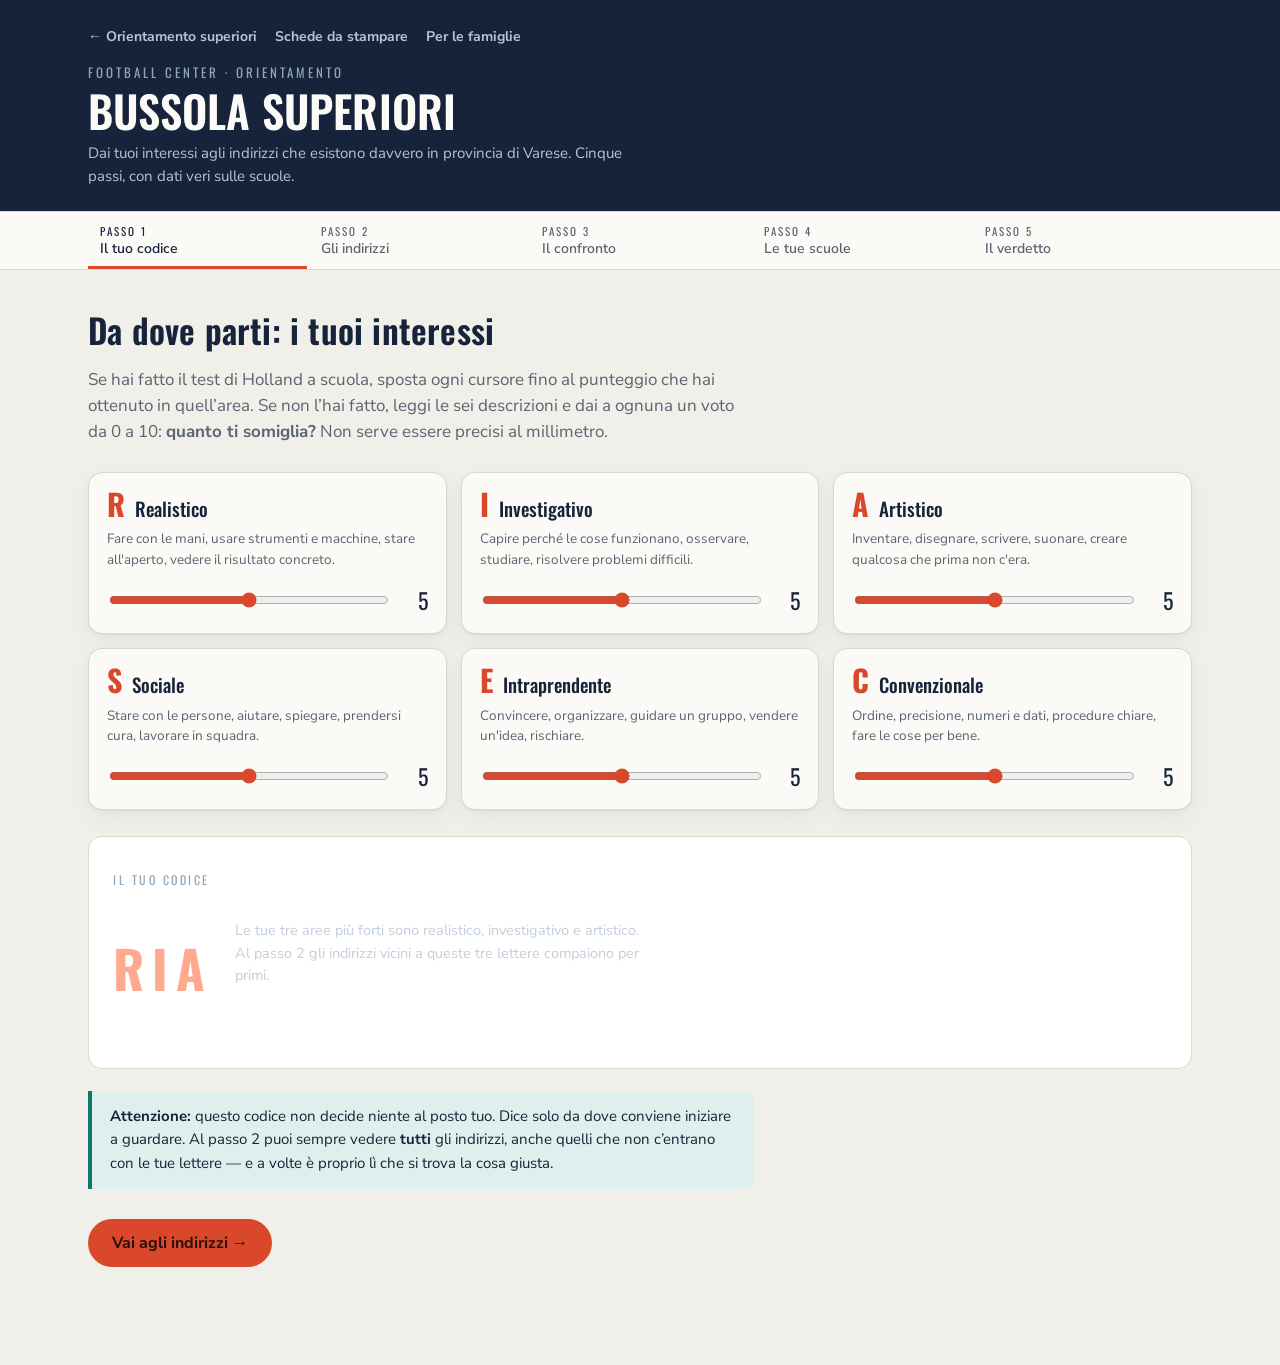
==== commit 408a1c5d: "Add files via upload" ====
--- a/bussola/index.html
+++ b/bussola/index.html
@@ -8,8 +8,8 @@
 <meta property="og:type" content="website">
 <meta property="og:title" content="Bussola Superiori">
 <meta property="og:description" content="Dai tuoi interessi agli indirizzi e alle scuole vere della provincia di Varese. Gratuito, senza registrazione.">
-<meta property="og:url" content="https://lucaalbano99.github.io/bussolasuperiori/bussola/">
-<meta property="og:image" content="https://lucaalbano99.github.io/bussolasuperiori/assets/anteprima.png">
+<meta property="og:url" content="https://bussolasuperiori.github.io/bussola/">
+<meta property="og:image" content="https://bussolasuperiori.github.io/assets/anteprima.png">
 <meta property="og:locale" content="it_IT">
 <meta name="theme-color" content="#16233A">
 <link rel="icon" href="../assets/favicon.svg" type="image/svg+xml">
@@ -260,7 +260,7 @@
 <header class="top">
   <div class="wrap">
     <p class="sitenav"><a href="../">&larr; Orientamento superiori</a><a href="../#schede">Schede da stampare</a><a href="../famiglie.html">Per le famiglie</a></p>
-    <p class="kicker">Parole Insieme &middot; Orientamento terze medie</p>
+    <p class="kicker">Football Center &middot; Orientamento</p>
     <h1>Bussola Superiori</h1>
     <p class="sub">Dai tuoi interessi agli indirizzi che esistono davvero in provincia di Varese. Cinque passi, con dati veri sulle scuole.</p>
   </div>
@@ -360,7 +360,7 @@
   <!-- ============ PASSO 4 ============ -->
   <section id="s4" class="panel" aria-labelledby="h4a" hidden>
     <div id="printhead">
-      <p class="kicker" style="color:#000">Parole Insieme &middot; Bussola Superiori</p>
+      <p class="kicker" style="color:#000">Football Center &middot; Bussola Superiori</p>
       <h2 class="sec" style="margin:0">Scheda di orientamento</h2>
     </div>
 
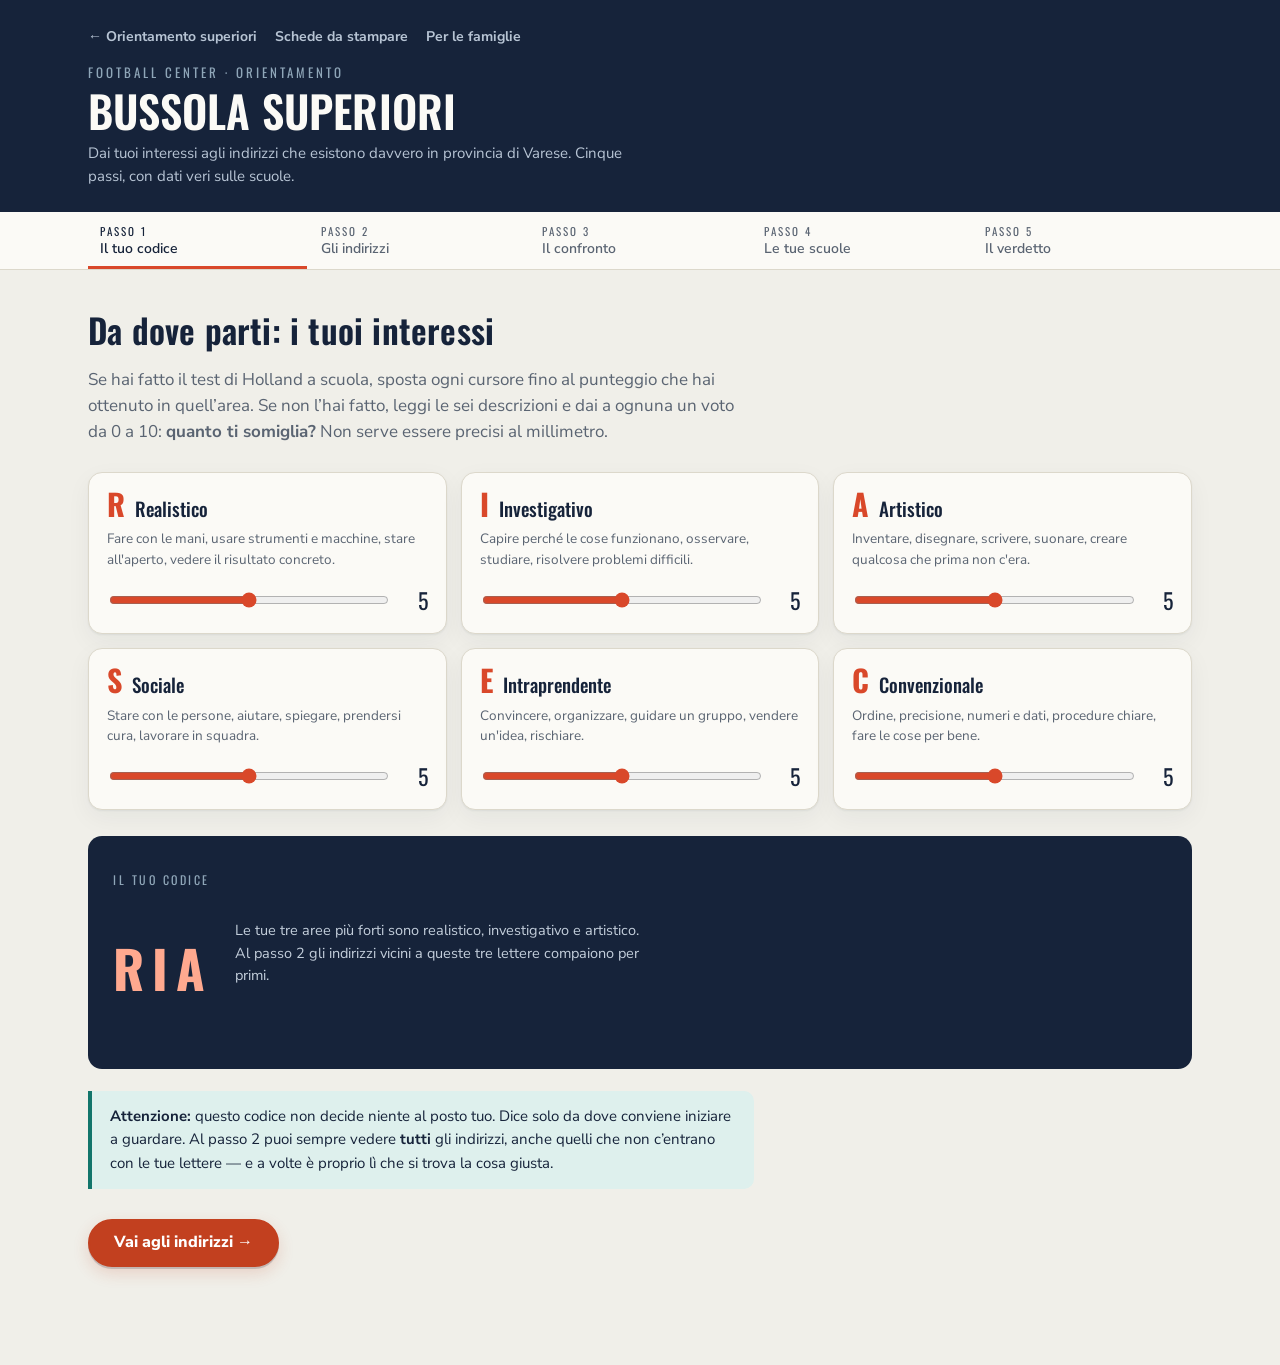
==== commit 157be53f: "Add files via upload" ====
--- a/bussola/index.html
+++ b/bussola/index.html
@@ -24,6 +24,13 @@
     --coral:#D9482A; --coral-soft:#FBE7E1; --teal:#12756B; --teal-soft:#DEF0ED;
     --shadow:0 1px 2px rgba(22,35,58,.06), 0 8px 24px rgba(22,35,58,.05);
     --r:14px;
+    --hdr:#16233A; --btn:#C2401F; --on-btn:#FFFFFF;
+    --btn2-bg:#FFFFFF; --btn2-ink:#16233A; --btn2-line:#8E97A4; --btn2-hover:#F3F1EA;
+    --add-bg:#DEF0ED; --add-ink:#0E5F57; --add-line:#12756B; --on-teal:#FFFFFF;
+    --chip-on-bg:#16233A; --chip-on-ink:#FBFAF6;
+    --box-bg:#16233A; --box-line:transparent; --code:#FFA98F;
+    --th-bg:#16233A; --th-ink:#FBFAF6;
+    color-scheme:light;
   }
   @media (prefers-color-scheme:dark){
     :root:not([data-theme="light"]){
@@ -31,6 +38,13 @@
       --line:#2C3A54; --line-strong:#41527094; --muted:#A3AFC2;
       --coral:#FF8163; --coral-soft:#3A2119; --teal:#4FD3C0; --teal-soft:#10312F;
       --shadow:0 1px 2px rgba(0,0,0,.3), 0 8px 24px rgba(0,0,0,.25);
+      --hdr:#0B1322; --btn:#FF8163; --on-btn:#251009;
+      --btn2-bg:#24324D; --btn2-ink:#EDEFF3; --btn2-line:#6B7C9C; --btn2-hover:#2C3C5B;
+      --add-bg:#10312F; --add-ink:#7FE3D5; --add-line:#4FD3C0; --on-teal:#07201E;
+      --chip-on-bg:#4FD3C0; --chip-on-ink:#07201E;
+      --box-bg:#1E2B43; --box-line:#2C3A54; --code:#FF8163;
+      --th-bg:#1E2B43; --th-ink:#EDEFF3;
+      color-scheme:dark;
     }
   }
   :root[data-theme="dark"]{
@@ -38,6 +52,13 @@
     --line:#2C3A54; --line-strong:#41527094; --muted:#A3AFC2;
     --coral:#FF8163; --coral-soft:#3A2119; --teal:#4FD3C0; --teal-soft:#10312F;
     --shadow:0 1px 2px rgba(0,0,0,.3), 0 8px 24px rgba(0,0,0,.25);
+    --hdr:#0B1322; --btn:#FF8163; --on-btn:#251009;
+    --btn2-bg:#24324D; --btn2-ink:#EDEFF3; --btn2-line:#6B7C9C; --btn2-hover:#2C3C5B;
+    --add-bg:#10312F; --add-ink:#7FE3D5; --add-line:#4FD3C0; --on-teal:#07201E;
+    --chip-on-bg:#4FD3C0; --chip-on-ink:#07201E;
+    --box-bg:#1E2B43; --box-line:#2C3A54; --code:#FF8163;
+    --th-bg:#1E2B43; --th-ink:#EDEFF3;
+    color-scheme:dark;
   }
 
   *{box-sizing:border-box}
@@ -49,13 +70,13 @@
   .wrap{max-width:1140px; margin:0 auto; padding-inline:18px; padding-block:0 64px}
   h1,h2,h3,.disp{font-family:'Oswald','Arial Narrow',Arial,sans-serif; font-weight:600; letter-spacing:.2px; text-wrap:balance; margin:0}
   a{color:var(--teal)}
-  button{font-family:inherit}
+  html{-webkit-text-size-adjust:100%}
+  button,select,input,textarea{font-family:inherit}
+  button{-webkit-appearance:none; appearance:none; color:inherit; -webkit-tap-highlight-color:transparent; touch-action:manipulation}
   :focus-visible{outline:3px solid var(--coral); outline-offset:2px; border-radius:6px}
 
   /* ---- header ---- */
-  header.top{background:var(--ink); color:#F6F4EF; padding-block:26px 22px}
-  :root[data-theme="dark"] header.top, :root:not([data-theme="light"]) header.top{border-bottom:1px solid var(--line)}
-  @media (prefers-color-scheme:dark){:root:not([data-theme="light"]) header.top{background:#0B1322}}
+  header.top{background:var(--hdr); color:#F6F4EF; padding-block:26px 22px; border-bottom:1px solid var(--box-line)}
   .top .wrap{padding-block:0}
   .kicker{font-family:'Oswald',Arial,sans-serif; font-size:13px; letter-spacing:3px; text-transform:uppercase; color:#8FA6B8; margin:0 0 6px}
   header.top h1{font-size:clamp(30px,5vw,44px); color:#FBFAF6; text-transform:uppercase; line-height:1.05}
@@ -98,25 +119,31 @@
   .area output{font-family:'Oswald',Arial,sans-serif; font-size:22px; min-width:2.2ch; text-align:right; font-variant-numeric:tabular-nums}
 
   .codebox{
-    margin-top:26px; background:var(--ink); color:#FBFAF6; border-radius:var(--r);
+    margin-top:26px; background:var(--box-bg); border:1px solid var(--box-line); color:#FBFAF6; border-radius:var(--r);
     padding:22px 24px; display:flex; flex-wrap:wrap; align-items:center; gap:22px;
   }
-  :root[data-theme="dark"] .codebox, :root:not([data-theme="light"]) .codebox{background:var(--surface-2); border:1px solid var(--line)}
   .codebox .lbl{font-family:'Oswald',Arial,sans-serif; font-size:12px; letter-spacing:2.5px; text-transform:uppercase; color:#8FA6B8}
-  .code{font-family:'Oswald',Arial,sans-serif; font-size:52px; font-weight:700; letter-spacing:8px; line-height:1; color:#FF8163}
-  :root:not([data-theme="dark"]) .codebox .code{color:#FFA98F}
+  .code{font-family:'Oswald',Arial,sans-serif; font-size:52px; font-weight:700; letter-spacing:8px; line-height:1; color:var(--code)}
   .codebox .exp{font-size:14.5px; color:#C3CEDB; max-width:46ch}
 
   /* ---- buttons ---- */
   .btn{
-    display:inline-flex; align-items:center; gap:9px; border:0; cursor:pointer;
-    background:var(--coral); color:#fff; font-weight:700; font-size:16px;
-    padding:13px 24px; border-radius:999px;
-  }
-  :root[data-theme="dark"] .btn, :root:not([data-theme="light"]) .btn{color:#251009}
-  .btn.ghost{background:transparent; color:var(--ink); border:1.5px solid var(--line-strong); font-weight:600}
-  .btn.small{padding:8px 16px; font-size:14px}
-  .btn:hover{filter:brightness(1.06)}
+    display:inline-flex; align-items:center; justify-content:center; gap:9px; cursor:pointer;
+    min-height:48px; padding:12px 24px; border-radius:999px; border:2px solid var(--btn);
+    background:var(--btn); color:var(--on-btn); font-weight:800; font-size:16px; line-height:1.2; text-align:center;
+    box-shadow:0 2px 0 rgba(22,35,58,.18), 0 6px 16px rgba(194,64,31,.18);
+    transition:transform .15s ease, box-shadow .15s ease, background-color .15s ease, filter .15s ease;
+  }
+  .btn:hover{filter:brightness(1.06); transform:translateY(-1px)}
+  .btn:active{transform:translateY(1px); box-shadow:none}
+  .btn.ghost{background:var(--btn2-bg); color:var(--btn2-ink); border-color:var(--btn2-line); font-weight:700; box-shadow:0 1px 2px rgba(22,35,58,.08)}
+  .btn.ghost:hover{background:var(--btn2-hover); filter:none}
+  .btn.small{min-height:42px; padding:9px 18px; font-size:15px}
+  /* passo 2: "Aggiungi al confronto" ben visibile, e diverso quando e' gia' scelto */
+  .btn.add{background:var(--add-bg); color:var(--add-ink); border-color:var(--add-line); box-shadow:none}
+  .btn.add:hover{filter:brightness(.97)}
+  .btn.add .pl{font-size:20px; line-height:1; font-weight:700; margin-top:-2px}
+  .btn.add.on{background:var(--teal); color:var(--on-teal); border-color:var(--teal)}
   .actions{display:flex; flex-wrap:wrap; gap:12px; margin-top:30px; align-items:center}
 
   /* ---- filters ---- */
@@ -125,8 +152,8 @@
     border:1.5px solid var(--line-strong); background:var(--surface); color:var(--muted);
     border-radius:999px; padding:7px 15px; font-size:14px; font-weight:600; cursor:pointer;
   }
-  .chip[aria-pressed="true"]{background:var(--ink); color:var(--surface); border-color:var(--ink)}
-  :root[data-theme="dark"] .chip[aria-pressed="true"], :root:not([data-theme="light"]) .chip[aria-pressed="true"]{background:var(--teal); color:#07201E; border-color:var(--teal)}
+  .chip{min-height:40px; transition:background-color .15s ease, color .15s ease}
+  .chip[aria-pressed="true"]{background:var(--chip-on-bg); color:var(--chip-on-ink); border-color:var(--chip-on-bg)}
   .count{font-size:14px; color:var(--muted); margin:14px 0 0}
 
   /* ---- cards ---- */
@@ -142,8 +169,7 @@
     font-family:'Oswald',Arial,sans-serif; font-weight:600; font-size:14px;
     background:var(--surface-2); color:var(--muted); border:1.5px solid var(--line);
   }
-  .let-pill.on{background:var(--coral); color:#fff; border-color:var(--coral)}
-  :root[data-theme="dark"] .let-pill.on, :root:not([data-theme="light"]) .let-pill.on{color:#251009}
+  .let-pill.on{background:var(--btn); color:var(--on-btn); border-color:var(--btn)}
   .strip{margin:0; font-size:13.5px; color:var(--teal); background:var(--teal-soft);
     border-radius:9px; padding:8px 11px; line-height:1.4}
   .strip.none{color:var(--muted); background:transparent; border:1px dashed var(--line-strong)}
@@ -159,8 +185,7 @@
   .tre{background:var(--surface-2); border:1px solid var(--line); border-radius:12px; padding:16px 18px}
   .tre .lab{font-family:'Oswald',Arial,sans-serif; font-size:11px; letter-spacing:1.6px;
     text-transform:uppercase; color:var(--muted); display:flex; gap:7px; align-items:center}
-  .tre .lab i{font-style:normal; width:19px; height:19px; border-radius:50%; background:var(--ink);
-    color:var(--surface); display:grid; place-items:center; font-size:11px; font-weight:700}
+  .tre .lab i{font-style:normal; font-size:16px; line-height:1; letter-spacing:0}
   .tre .big{font-family:'Oswald',Arial,sans-serif; font-size:34px; font-weight:700; line-height:1.05;
     margin:9px 0 3px; color:var(--ink)}
   .tre .sub{font-size:13px; color:var(--muted); line-height:1.4; margin:0}
@@ -189,7 +214,7 @@
     text-transform:uppercase; color:var(--muted); border:1px solid var(--line-strong);
     border-radius:99px; padding:1px 7px; vertical-align:1px}
   .slist .sm{font-size:12.5px; color:var(--muted); font-variant-numeric:tabular-nums}
-  select{font-family:'Nunito Sans',sans-serif; font-size:15px; color:var(--ink);
+  select{font-family:'Nunito Sans',sans-serif; font-size:16px; min-height:44px; color:var(--ink);
     background:var(--surface-2); border:1px solid var(--line-strong); border-radius:9px;
     padding:10px 12px; text-transform:none; letter-spacing:0; width:100%; max-width:100%}
   label.f select + input[type=text]{margin-top:7px}
@@ -210,8 +235,7 @@
   .tablewrap{overflow-x:auto; margin-top:22px; border:1px solid var(--line); border-radius:var(--r); background:var(--surface)}
   table{border-collapse:collapse; width:100%; min-width:600px; font-size:14.5px}
   th,td{text-align:left; padding:13px 16px; border-bottom:1px solid var(--line); vertical-align:top}
-  thead th{background:var(--ink); color:#FBFAF6; font-family:'Oswald',Arial,sans-serif; font-weight:500; font-size:15px; position:sticky; top:0}
-  :root[data-theme="dark"] thead th, :root:not([data-theme="light"]) thead th{background:var(--surface-2); color:var(--ink)}
+  thead th{background:var(--th-bg); color:var(--th-ink); font-family:'Oswald',Arial,sans-serif; font-weight:500; font-size:15px; position:sticky; top:0}
   tbody th{font-family:'Oswald',Arial,sans-serif; font-weight:500; font-size:12px; letter-spacing:1.5px; text-transform:uppercase; color:var(--muted); width:170px}
   tbody tr:last-child th, tbody tr:last-child td{border-bottom:0}
 
@@ -224,8 +248,8 @@
   .fields{display:grid; grid-template-columns:repeat(auto-fit,minmax(230px,1fr)); gap:14px}
   label.f{display:flex; flex-direction:column; gap:5px; font-size:12px; font-family:'Oswald',Arial,sans-serif; letter-spacing:1.5px; text-transform:uppercase; color:var(--muted)}
   input[type=text], textarea{
-    font-family:'Nunito Sans',sans-serif; font-size:15px; color:var(--ink);
-    background:var(--surface-2); border:1px solid var(--line-strong); border-radius:9px; padding:10px 12px;
+    font-family:'Nunito Sans',sans-serif; font-size:16px; color:var(--ink);
+    background:var(--surface-2); border:1px solid var(--line-strong); border-radius:9px; padding:10px 12px; min-height:44px;
     text-transform:none; letter-spacing:0; width:100%;
   }
   textarea{min-height:74px; resize:vertical}
@@ -238,6 +262,35 @@
   .hint{font-size:13.5px; color:var(--muted)}
 
   #printhead{display:none}
+
+  /* ---- tablet e telefono ---- */
+  @media (max-width:820px){
+    .panel{padding-block:26px}
+    .grid{grid-template-columns:repeat(auto-fill,minmax(280px,1fr))}
+  }
+  @media (max-width:560px){
+    .wrap{padding-inline:16px}
+    header.top{padding-block:20px 16px}
+    .rail li{min-width:112px}
+    .rail button{padding:10px 10px 8px}
+    .lede{font-size:16px}
+    .code{font-size:44px; letter-spacing:6px}
+    .codebox{padding:18px}
+    /* pulsanti di navigazione: uno sotto l'altro, larghi quanto lo schermo, quello per andare avanti in alto */
+    .actions, .printbar{flex-direction:column; align-items:stretch}
+    .actions .btn, .printbar .btn{width:100%}
+    .actions .btn:not(.ghost), .printbar .btn:not(.ghost){order:-1}
+    .card .foot{flex-direction:column; align-items:stretch}
+    .card .foot .btn{width:100%}
+    .card .foot .lnk{align-self:flex-start}
+    .verd{padding:18px}
+    th,td{padding:11px 12px}
+    /* confronto: le etichette restano ferme a sinistra mentre si scorre di lato */
+    table{min-width:0}
+    td{min-width:210px}
+    tbody th{width:112px; min-width:112px; position:sticky; left:0; z-index:1; background:var(--surface); box-shadow:1px 0 0 var(--line)}
+    thead th:first-child{position:sticky; left:0; z-index:2}
+  }
 
   @media print{
     body{background:#fff; color:#000; font-size:12pt}
@@ -255,6 +308,7 @@
   .sitenav{display:flex; gap:18px; flex-wrap:wrap; margin:0 0 14px; font-size:14px; font-weight:700}
   .sitenav a{color:#B7C4D4; text-decoration:none}
   .sitenav a:hover{color:#FBFAF6; text-decoration:underline}
+  @media (max-width:560px){ .sitenav{gap:6px 14px; font-size:13px} }
 </style>
 
 <header class="top">
@@ -307,7 +361,7 @@
   <!-- ============ PASSO 2 ============ -->
   <section id="s2" class="panel" aria-labelledby="h2a" hidden>
     <h2 class="sec" id="h2a">Gli indirizzi che esistono</h2>
-    <p class="lede">Sono gli indirizzi attivi in provincia di Varese: licei, istituti tecnici, professionali e percorsi IeFP. In cima trovi quelli pi&ugrave; vicini al tuo codice. Aprine almeno cinque, poi scegline tre e compila il <b>foglio 1</b>.</p>
+    <p class="lede">Sono gli indirizzi attivi in provincia di Varese: licei, istituti tecnici, professionali e percorsi IeFP. In cima trovi quelli pi&ugrave; vicini al tuo codice. Aprine almeno cinque, poi scegline tre e compila la scheda <b>Analisi degli indirizzi</b> (foglio 1): un indirizzo per colonna, <b>A</b>, <b>B</b> e <b>C</b>.</p>
 
     <div class="filters" role="group" aria-label="Filtra per tipo di scuola">
       <button class="chip" type="button" data-f="all" aria-pressed="true">Tutti</button>
@@ -840,12 +894,12 @@
 
   function jobBlock(c){
     var j = lavOf(c), dt = '<dt>E il lavoro, qui in provincia</dt>';
-    // Un liceo non prepara a un mestiere: prepara a proseguire. Mostrare la sua
+    // Un liceo generalmente non prepara a un mestiere ma a proseguire. Mostrare la sua
     // "difficolta' di reperimento" accanto a quella di un tecnico fa leggere un dato
     // sbagliato: sembra che il liceo "valga meno". Per i licei cambiamo discorso.
     if(c.t === "liceo"){
       return dt + '<dd><div class="job liceo">' +
-        '<p class="jrow"><b>Il liceo non prepara a un mestiere: prepara a continuare a studiare.</b></p>' +
+        '<p class="jrow"><b>Il liceo generalmente prepara a continuare a studiare, non a essere assunti subito.</b></p>' +
         (j && j.en
           ? '<p class="jrow">Nel 2022 le imprese della provincia prevedevano circa <b>' + num(j.en) + '</b> assunzioni di diplomati di liceo, ' +
             'contro le migliaia di settori come meccanica o amministrazione. Non è un difetto: è che il liceo punta altrove.</p>'
@@ -909,8 +963,8 @@
           '</dl>'+
         '</details>'+
         '<div class="foot">'+
-          '<button class="btn small'+(on?'':' ghost')+'" type="button" data-pick="'+i+'">'+
-            (on?'&#10003; Nel confronto':'Aggiungi al confronto')+'</button>'+
+          '<button class="btn small add'+(on?' on':'')+'" type="button" data-pick="'+i+'" aria-pressed="'+(on?'true':'false')+'">'+
+            (on?'&#10003; Nel confronto':'<span class="pl" aria-hidden="true">+</span> Aggiungi al confronto')+'</button>'+
           '<a class="lnk" target="_blank" rel="noopener" href="'+BASE+c.slug+'/">Chi lo fa qui &#8599;</a>'+
         '</div>'+
       '</article>';
@@ -958,7 +1012,7 @@
                    return "da " + v[0] + " a " + v[v.length-1] + ", a seconda della scuola";
                  }],
                 ["Le imprese lo trovano?", function(c){
-                   if(c.t === "liceo") return "il liceo prepara a proseguire gli studi, non ad assumere subito";
+                   if(c.t === "liceo") return "il liceo generalmente prepara a continuare a studiare, non a essere assunti subito";
                    var j = lavOf(c);
                    if(!j) return "nessun dato per questo profilo";
                    return pct(j.d) + " delle assunzioni è difficile da coprire (" + medLab(j) + ": " + pct(j.m) + ")";
@@ -1069,7 +1123,7 @@
       var scelta = n.s ? schoolByName(c, n.s) : null;
       var j = lavOf(c);
 
-      // A — quante scuole e la piu' vicina
+      // quante scuole e la piu' vicina
       var nA = nInst(L), xA = nInst(closedFor(c));
       var a = L.length
         ? '<p class="big">' + nA + '</p><p class="sub">' +
@@ -1078,11 +1132,11 @@
           (xA ? ' Non contiamo ' + (xA === 1 ? 'una scuola' : xA + ' scuole') + ' che nel 2024/25 non ha' + (xA === 1 ? '' : 'nno') + ' formato la prima.' : '') + '</p>'
         : '<p class="big">—</p><p class="sub">Nessuna nei dati ufficiali: cercala su Guida Percorsi.</p>';
 
-      // B — le imprese
+      // le imprese
       var isLic = c.t === "liceo";
       var bcls = (j && !isLic && j.d > j.m) ? " warn" : "";
       var b = isLic
-        ? '<p class="big">LICEO</p><p class="sub">Il liceo prepara a continuare a studiare, non a essere assunti ' +
+        ? '<p class="big">LICEO</p><p class="sub">Il liceo generalmente prepara a continuare a studiare, non a essere assunti ' +
           'subito: questo numero qui non serve. Sulla scheda scrivi <b>LICEO</b>.</p>'
         : j
         ? '<p class="big">' + pct(j.d) + '</p><p class="sub">delle assunzioni previste per ' + j.pop + ' di questo ' + scope(j) +
@@ -1090,7 +1144,7 @@
           (j.d > j.m ? 'più alta' : j.d < j.m ? 'più bassa' : 'uguale') + '</b>.</p>'
         : '<p class="big">—</p><p class="sub">Per questo profilo non c’è un dato provinciale. Sulla scheda scrivi <b>ND</b>.</p>';
 
-      // C — quanti arrivano in seconda
+      // quanti arrivano in seconda
       var c3, ccls = "";
       if(scelta && scelta.ten){
         ccls = scelta.ten < 85 ? " warn" : "";
@@ -1114,13 +1168,13 @@
                                     : (n.s ? 'Scuola scritta a mano: <b>' + esc(n.s) + '</b>'
                                            : 'Nessuna scuola scelta al passo 4')) + '</p>' +
         '<div class="three">' +
-          '<div class="tre"><span class="lab"><i>A</i> Quante scuole</span>' + a + '</div>' +
-          '<div class="tre' + bcls + '"><span class="lab"><i>B</i> Le imprese la trovano?</span>' + b + '</div>' +
-          '<div class="tre' + ccls + '"><span class="lab"><i>C</i> In seconda, ogni 100</span>' + c3 + '</div>' +
+          '<div class="tre"><span class="lab"><i aria-hidden="true">📍</i> Quante scuole</span>' + a + '</div>' +
+          '<div class="tre' + bcls + '"><span class="lab"><i aria-hidden="true">🏭</i> Le imprese la trovano?</span>' + b + '</div>' +
+          '<div class="tre' + ccls + '"><span class="lab"><i aria-hidden="true">🎒</i> In seconda, ogni 100</span>' + c3 + '</div>' +
         '</div>' +
         '<div class="ask"><h4>Adesso rispondi tu</h4><ol>' +
           '<li>Quale dei tre numeri non ti aspettavi?</li>' +
-          '<li>Dopo averli letti, questa scuola sale o scende rispetto all\u2019ordine del <b>foglio 1</b>? Perch\u00e9?</li>' +
+          '<li>Dopo averli letti, questa scuola sale o scende rispetto all\u2019ordine che avevi scritto sulla scheda <b>Analisi degli indirizzi</b>? Perch\u00e9?</li>' +
           '<li>Scrivi <b>una</b> domanda da fare all\u2019open day che ti \u00e8 venuta guardando questi numeri.</li>' +
         '</ol><p class="scrivi">Le risposte vanno sulla scheda di carta (<a href="../#schede">la scarichi qui</a>), non qui.</p></div>' +
       '</div>';
@@ -1129,8 +1183,8 @@
     out += '<div class="verd"><h3>L\u2019ultima cosa</h3>' +
       '<p class="who">Da fare dopo aver compilato tutte le schede.</p>' +
       '<div class="ask" style="border-top:0; padding-top:0"><h4>Il tuo ordine, adesso</h4><ol>' +
-      '<li>Rimetti in fila le tue scuole dalla 1 alla 3, come le vedi <b>adesso</b>.</li>' +
-      '<li>Confronta con l\u2019ordine che avevi scritto sul <b>foglio 1</b>, prima di vedere i numeri.</li>' +
+      '<li>Rimetti in fila le tue scuole dalla 1 alla 3, come le vedi <b>adesso</b>: 1 = quella che sceglieresti, 3 = quella su cui sei meno sicuro o sicura.</li>' +
+      '<li>Confronta con l\u2019ordine che avevi scritto sulla scheda <b>Analisi degli indirizzi</b>, prima di vedere i numeri.</li>' +
       '<li>Se \u00e8 cambiato, che cosa l\u2019ha fatto cambiare?</li>' +
       '<li>Se non \u00e8 cambiato niente, va benissimo: adesso per\u00f2 sai <b>perch\u00e9</b>.</li>' +
       '</ol></div></div>';
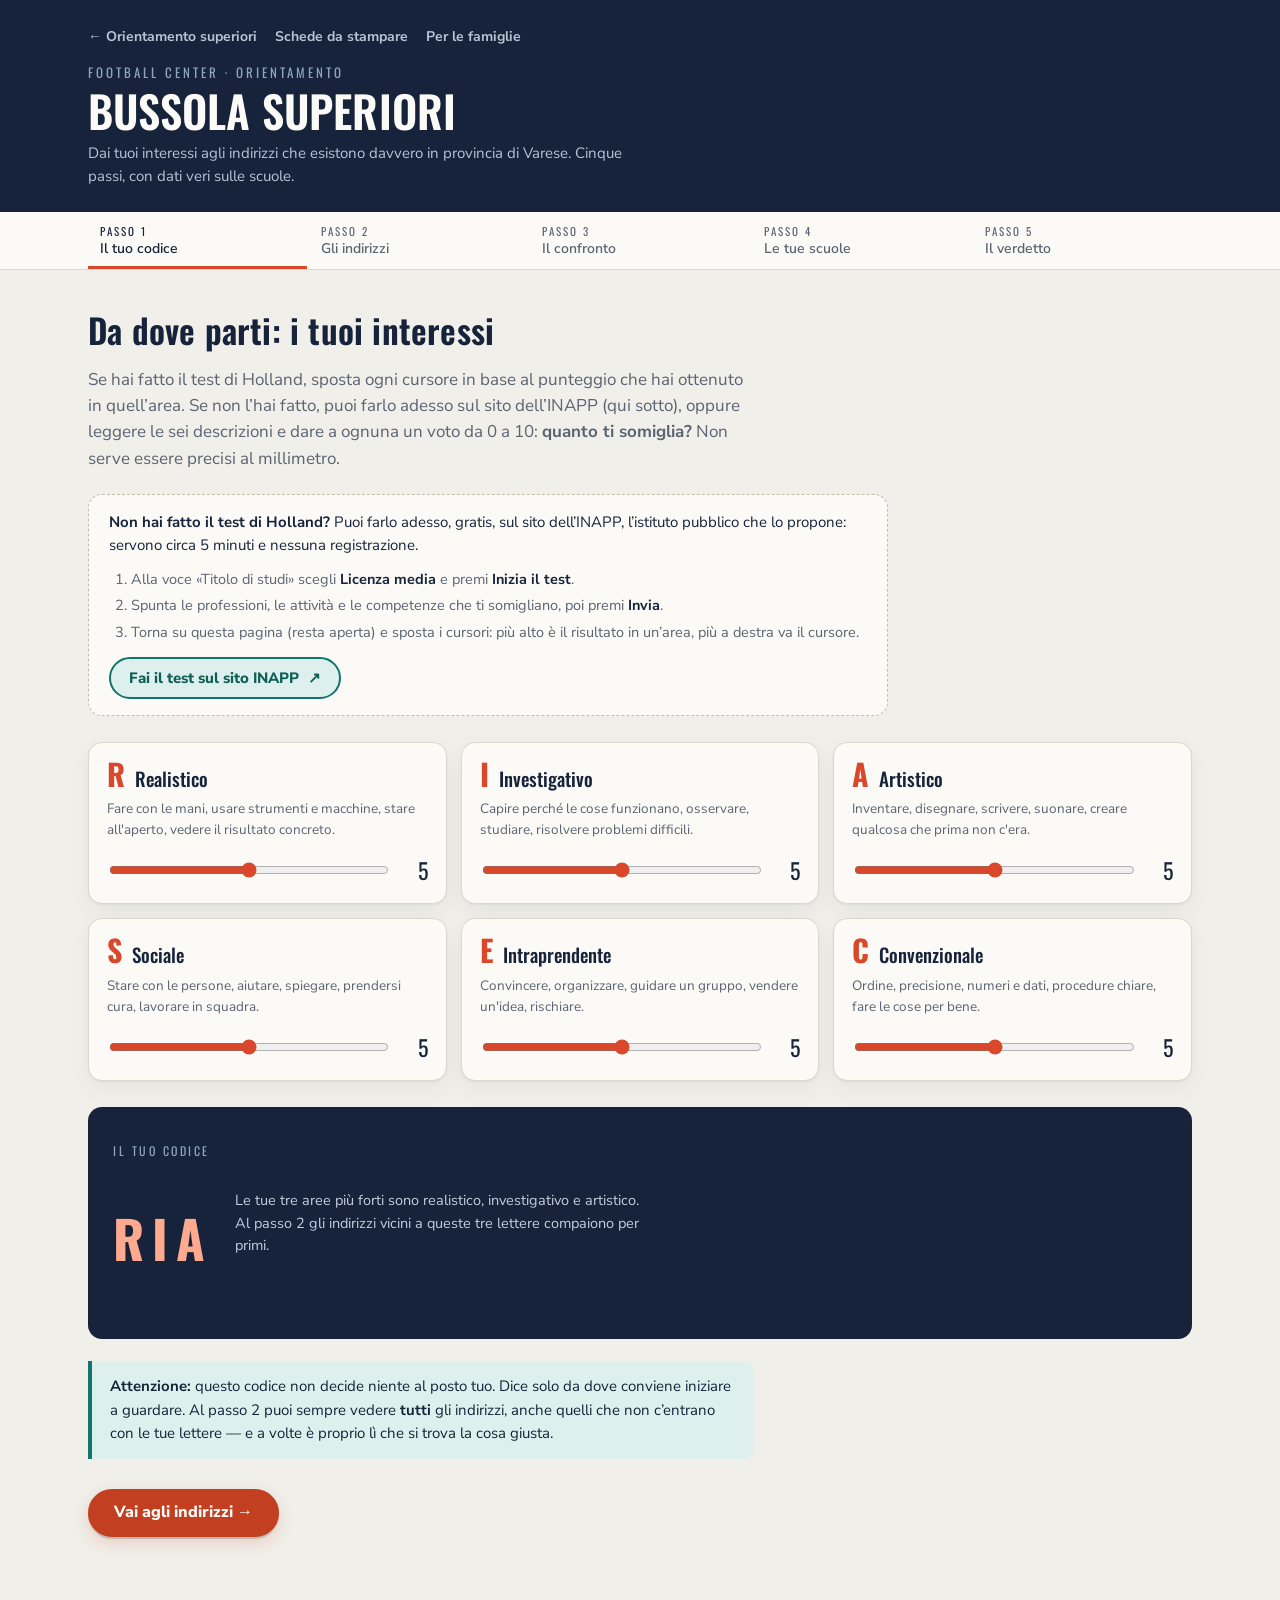
==== commit 6b453f58: "Add files via upload" ====
--- a/bussola/index.html
+++ b/bussola/index.html
@@ -118,6 +118,17 @@
   .area input[type=range]{flex:1; accent-color:var(--coral); height:26px}
   .area output{font-family:'Oswald',Arial,sans-serif; font-size:22px; min-width:2.2ch; text-align:right; font-variant-numeric:tabular-nums}
 
+  .holland{margin-top:22px; background:var(--surface); border:1px dashed var(--line-strong); border-radius:var(--r); padding:16px 20px; max-width:80ch}
+  .holland .hq{margin:0; font-size:15px}
+  .hsteps{margin:10px 0 4px; padding-left:22px; font-size:14.5px; color:var(--muted)}
+  .hsteps li{margin-bottom:4px}
+  .hsteps b{color:var(--ink)}
+  .holland .btn{margin-top:10px; text-decoration:none}
+  .sr{position:absolute; width:1px; height:1px; overflow:hidden; clip:rect(0 0 0 0); white-space:nowrap}
+  .toast{position:fixed; left:50%; bottom:max(18px, env(safe-area-inset-bottom)); transform:translateX(-50%); z-index:50; width:max-content;
+    max-width:min(92vw,460px); background:var(--hdr); color:#FBFAF6; border:1px solid var(--box-line);
+    padding:12px 18px; border-radius:14px; font-size:15px; font-weight:600; box-shadow:0 10px 30px rgba(0,0,0,.25); text-align:center}
+  .toast[hidden]{display:none}
   .codebox{
     margin-top:26px; background:var(--box-bg); border:1px solid var(--box-line); color:#FBFAF6; border-radius:var(--r);
     padding:22px 24px; display:flex; flex-wrap:wrap; align-items:center; gap:22px;
@@ -243,7 +254,7 @@
 
   /* ---- scheda ---- */
   .sheet{background:var(--surface); border:1px solid var(--line); border-radius:var(--r); padding:22px; margin-top:16px; box-shadow:var(--shadow)}
-  .sheet h3{font-size:19px; color:var(--coral)}
+  .sheet h3{font-size:19px; color:var(--btn)}
   .sheet .meta{font-size:13px; color:var(--muted); margin:2px 0 14px}
   .fields{display:grid; grid-template-columns:repeat(auto-fit,minmax(230px,1fr)); gap:14px}
   label.f{display:flex; flex-direction:column; gap:5px; font-size:12px; font-family:'Oswald',Arial,sans-serif; letter-spacing:1.5px; text-transform:uppercase; color:var(--muted)}
@@ -295,13 +306,16 @@
   @media print{
     body{background:#fff; color:#000; font-size:12pt}
     header.top, .rail, .actions, .printbar, .note, #s1, #s2, #s3, #s5, .filters, .count{display:none !important}
+    .holland, .toast{display:none !important}
     #printhead{display:block; margin-bottom:14pt; border-bottom:2pt solid #000; padding-bottom:8pt}
     .wrap{max-width:none; padding:0}
     .panel{padding:0}
     .sheet{break-inside:avoid; border:1pt solid #999; box-shadow:none; background:#fff; margin-bottom:12pt}
     input[type=text], textarea, select{border:0; border-bottom:1pt solid #666; border-radius:0; background:#fff; appearance:none}
     .strip, ul.slist, .job, .ore, dd.nojob{display:none}
-    textarea{min-height:52pt}
+    textarea{min-height:52pt; resize:none}
+    input::placeholder, textarea::placeholder{color:transparent}
+    input[type=text], select{min-height:0}
   }
   @media (prefers-reduced-motion:reduce){*{animation:none !important; transition:none !important}}
 
@@ -337,7 +351,17 @@
   <!-- ============ PASSO 1 ============ -->
   <section id="s1" class="panel" aria-labelledby="h1a">
     <h2 class="sec" id="h1a">Da dove parti: i tuoi interessi</h2>
-    <p class="lede">Se hai fatto il test di Holland a scuola, sposta ogni cursore fino al punteggio che hai ottenuto in quell&rsquo;area. Se non l&rsquo;hai fatto, leggi le sei descrizioni e dai a ognuna un voto da 0 a 10: <b>quanto ti somiglia?</b> Non serve essere precisi al millimetro.</p>
+    <p class="lede">Se hai fatto il test di Holland, sposta ogni cursore in base al punteggio che hai ottenuto in quell&rsquo;area. Se non l&rsquo;hai fatto, puoi farlo adesso sul sito dell&rsquo;INAPP (qui sotto), oppure leggere le sei descrizioni e dare a ognuna un voto da 0 a 10: <b>quanto ti somiglia?</b> Non serve essere precisi al millimetro.</p>
+
+    <div class="holland">
+      <p class="hq"><b>Non hai fatto il test di Holland?</b> Puoi farlo adesso, gratis, sul sito dell&rsquo;INAPP, l&rsquo;istituto pubblico che lo propone: servono circa 5 minuti e nessuna registrazione.</p>
+      <ol class="hsteps">
+        <li>Alla voce &laquo;Titolo di studi&raquo; scegli <b>Licenza media</b> e premi <b>Inizia il test</b>.</li>
+        <li>Spunta le professioni, le attivit&agrave; e le competenze che ti somigliano, poi premi <b>Invia</b>.</li>
+        <li>Torna su questa pagina (resta aperta) e sposta i cursori: pi&ugrave; alto &egrave; il risultato in un&rsquo;area, pi&ugrave; a destra va il cursore.</li>
+      </ol>
+      <a class="btn small add" href="https://www.inapp.gov.it/professioni/strumenti-per-l-orientamento/holland/" target="_blank" rel="noopener">Fai il test sul sito INAPP <span aria-hidden="true">&#8599;</span><span class="sr"> (si apre in una nuova scheda)</span></a>
+    </div>
 
     <div class="riasec" id="riasec"></div>
 
@@ -479,8 +503,13 @@
   ];
 
   /* ---------------- dati: il catalogo indirizzi ----------------
-     slug = pagina reale su guida-percorsi-varese.it/cat/<slug>/      */
-  var BASE = "https://www.guida-percorsi-varese.it/cat/";
+     Da ottobre 2026 guida-percorsi-varese.it rimanda alla Guida Percorsi 2026/27 sfogliabile su
+     salone-dei-mestieri.it. GP_PAGE = pagina del libro (numerazione DearFlip, link "#dflip-df_16481/N/")
+     dove inizia la scheda dell'indirizzo, con l'elenco delle scuole che lo offrono.
+     (slug = vecchia pagina guida-percorsi-varese.it/cat/<slug>/, non piu' attiva) */
+  var GP = "https://www.salone-dei-mestieri.it/guida-percorsi/";
+  var GP_PAGE = {"Liceo classico": 120,"Liceo scientifico": 126,"Liceo scientifico – scienze applicate": 128,"Liceo scientifico sportivo": 130,"Liceo linguistico": 122,"Liceo delle scienze umane": 132,"Liceo economico-sociale": 132,"Liceo artistico": 116,"Liceo musicale e coreutico": 124,"Liceo del Made in Italy": 136,"Liceo internazionale per l'innovazione": 138,"Amministrazione, finanza e marketing": 78,"Turismo": 82,"Meccanica, meccatronica ed energia": 100,"Trasporti e logistica": 106,"Elettronica ed elettrotecnica": 94,"Informatica e telecomunicazioni": 98,"Grafica e comunicazione": 96,"Chimica, materiali e biotecnologie": 88,"Sistema moda": 104,"Agraria, agroalimentare e agroindustria": 84,"Costruzioni, ambiente e territorio": 92,"Servizi per la sanità e l'assistenza sociale": 72,"Enogastronomia e ospitalità alberghiera": 60,"Manutenzione e assistenza tecnica": 66,"Industria e artigianato per il Made in Italy": 64,"Servizi commerciali": 68,"Servizi culturali e dello spettacolo": 70,"Agricoltura e sviluppo rurale": 54,"Odontotecnico": 56,"Ottico": 58,"Operatore elettrico": 34,"Operatore meccanico": 44,"Operatore informatico": 39,"Operatore del benessere": 25,"Operatore della ristorazione": 28,"Operatore alla riparazione di veicoli a motore": 41,"Operatore grafico": 37,"Operatore ai servizi di impresa": 31,"Operatore ai servizi di vendita": 32,"Operatore ai servizi di promozione e accoglienza": 24,"Operatore di impianti termoidraulici": 43,"Operatore del legno": 40,"Operatore delle produzioni alimentari": 30,"Operatore dell'abbigliamento": 23,"Operatore alle lavorazioni di pelletteria": 22,"Operatore lavorazioni oro e metalli preziosi": 46,"Operatore dei sistemi e servizi logistici": 33,"Operatore agricolo": 27,"Tecnico dei servizi di animazione turistico-sportiva": 50};
+  function gpUrl(c){ var p = GP_PAGE[deent(c.n)]; return p ? GP + "#dflip-df_16481/" + p + "/" : GP; }
 
   var C = [
   /* ---- LICEI ---- */
@@ -965,18 +994,25 @@
         '<div class="foot">'+
           '<button class="btn small add'+(on?' on':'')+'" type="button" data-pick="'+i+'" aria-pressed="'+(on?'true':'false')+'">'+
             (on?'&#10003; Nel confronto':'<span class="pl" aria-hidden="true">+</span> Aggiungi al confronto')+'</button>'+
-          '<a class="lnk" target="_blank" rel="noopener" href="'+BASE+c.slug+'/">Chi lo fa qui &#8599;</a>'+
+          '<a class="lnk" target="_blank" rel="noopener" href="'+gpUrl(c)+'">Sulla Guida Percorsi &#8599;</a>'+
         '</div>'+
       '</article>';
     });
     document.getElementById("cards").innerHTML = html;
   }
 
+  var toastT = null;
+  function toast(msg){
+    var t = document.getElementById("toast");
+    if(!t){ t = document.createElement("div"); t.id = "toast"; t.className = "toast"; t.setAttribute("role","status"); document.body.appendChild(t); }
+    t.textContent = msg; t.hidden = false;
+    clearTimeout(toastT); toastT = setTimeout(function(){ t.hidden = true; }, 4500);
+  }
   function togglePick(i){
     var p = picked.indexOf(i);
     if(p>=0){ picked.splice(p,1); }
     else {
-      if(picked.length>=3){ alert("Puoi confrontare al massimo 3 indirizzi. Togline uno prima di aggiungerne un altro."); return; }
+      if(picked.length>=3){ toast("Puoi confrontare al massimo 3 indirizzi: togline uno prima di aggiungerne un altro."); return; }
       picked.push(i);
     }
     save(); renderCards(); renderCmp(); renderSheets(); renderVerdetto();
@@ -1025,7 +1061,7 @@
                  }],
                 ["Ore a settimana", function(c){ return oreShort(c); }],
                 ["Lingue straniere", function(c){ return liShort(c); }],
-                ["Approfondisci", function(c){return '<a target="_blank" rel="noopener" href="'+BASE+c.slug+'/">Guida Percorsi &#8599;</a>'}]];
+                ["Approfondisci", function(c){return '<a target="_blank" rel="noopener" href="'+gpUrl(c)+'">Guida Percorsi 2026/27 &#8599;</a>'}]];
     var h = '<div class="tablewrap"><table><thead><tr><th scope="col">&nbsp;</th>';
     picked.forEach(function(i){ h += '<th scope="col">'+C[i].n+'</th>'; });
     h += '</tr></thead><tbody>';
@@ -1067,7 +1103,7 @@
       h += '<div class="sheet">'+
         '<h3>'+c.n+'</h3>'+
         '<p class="meta">'+TYPE_LABEL[c.t]+' &middot; aree '+c.r.join("-")+' &middot; '+
-          '<a target="_blank" rel="noopener" href="'+BASE+c.slug+'/">trova le scuole che lo offrono &#8599;</a></p>'+
+          '<a target="_blank" rel="noopener" href="'+gpUrl(c)+'">trova le scuole che lo offrono &#8599;</a></p>'+
         '<div class="fields">'+
           '<label class="f">Scuola'+schoolSelect(i, c, n)+'</label>'+
           '<label class="f">Comune<input type="text" id="n'+i+'_c" value="'+esc(n.c||"")+'" placeholder="Dove si trova"></label>'+
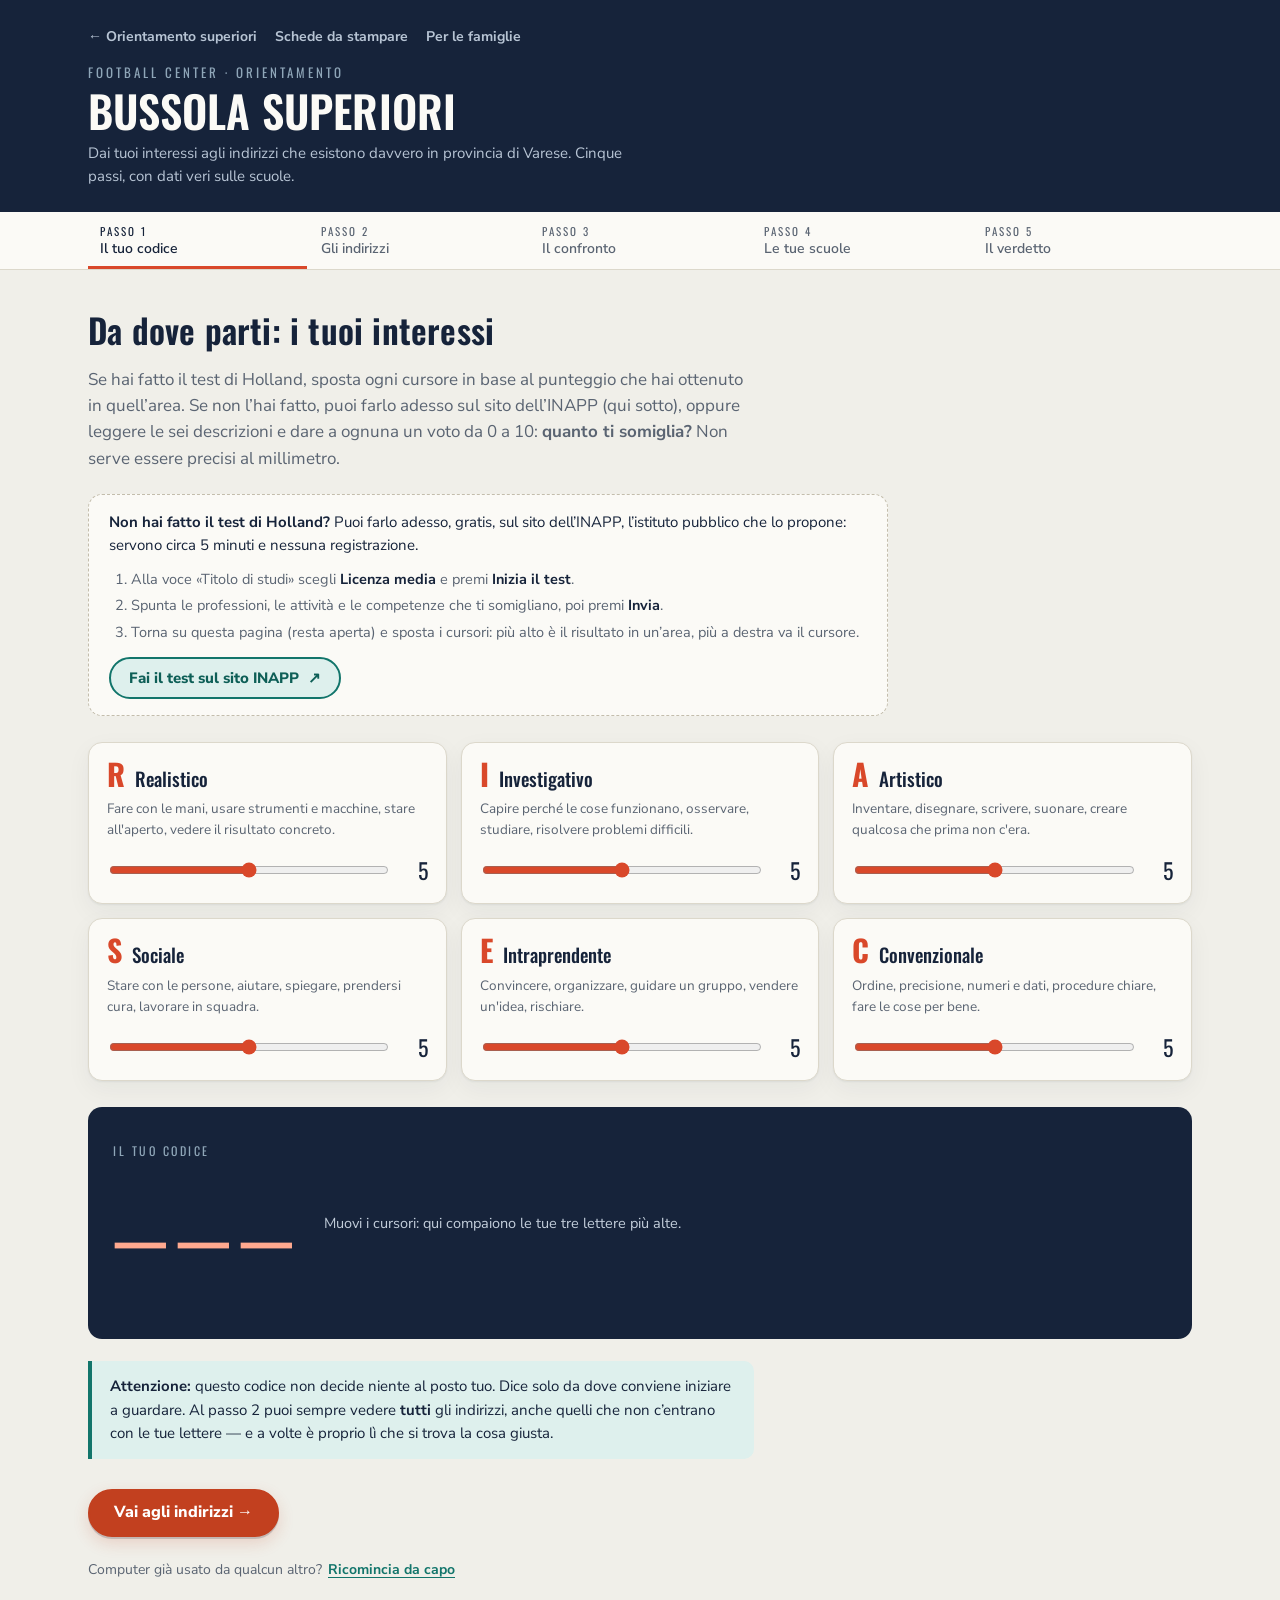
==== commit 960ceaf6: "Add files via upload 13 ottobre" ====
--- a/bussola/index.html
+++ b/bussola/index.html
@@ -124,11 +124,14 @@
   .hsteps li{margin-bottom:4px}
   .hsteps b{color:var(--ink)}
   .holland .btn{margin-top:10px; text-decoration:none}
+  .skip{position:absolute; left:-999px; top:8px; z-index:60; background:var(--surface-2); color:var(--ink); padding:10px 14px; border-radius:8px; font-weight:700}
+  .skip:focus{left:12px}
+  h2.sec:focus{outline:none}
   .sr{position:absolute; width:1px; height:1px; overflow:hidden; clip:rect(0 0 0 0); white-space:nowrap}
   .toast{position:fixed; left:50%; bottom:max(18px, env(safe-area-inset-bottom)); transform:translateX(-50%); z-index:50; width:max-content;
     max-width:min(92vw,460px); background:var(--hdr); color:#FBFAF6; border:1px solid var(--box-line);
     padding:12px 18px; border-radius:14px; font-size:15px; font-weight:600; box-shadow:0 10px 30px rgba(0,0,0,.25); text-align:center}
-  .toast[hidden]{display:none}
+  .toast:not(.show){opacity:0; pointer-events:none; padding:0; border:0; box-shadow:none}
   .codebox{
     margin-top:26px; background:var(--box-bg); border:1px solid var(--box-line); color:#FBFAF6; border-radius:var(--r);
     padding:22px 24px; display:flex; flex-wrap:wrap; align-items:center; gap:22px;
@@ -156,6 +159,12 @@
   .btn.add .pl{font-size:20px; line-height:1; font-weight:700; margin-top:-2px}
   .btn.add.on{background:var(--teal); color:var(--on-teal); border-color:var(--teal)}
   .actions{display:flex; flex-wrap:wrap; gap:12px; margin-top:30px; align-items:center}
+  .resetline{margin:18px 0 0; font-size:14px; color:var(--muted)}
+  .linkbtn{background:none; border:0; padding:4px 2px; font:inherit; font-weight:700; color:var(--teal); text-decoration:underline; text-underline-offset:3px; cursor:pointer}
+  .donebox{margin-top:30px; border-top:1px solid var(--line); padding-top:18px; max-width:74ch}
+  .donebox p{margin:0 0 12px; font-size:15px; color:var(--muted)}
+  .donebox p b{color:var(--ink)}
+  [data-reset].armed{border-color:var(--btn); color:var(--btn)}
 
   /* ---- filters ---- */
   .filters{display:flex; flex-wrap:wrap; gap:8px; margin:22px 0 4px}
@@ -306,7 +315,7 @@
   @media print{
     body{background:#fff; color:#000; font-size:12pt}
     header.top, .rail, .actions, .printbar, .note, #s1, #s2, #s3, #s5, .filters, .count{display:none !important}
-    .holland, .toast{display:none !important}
+    .holland, .toast, .resetline, .donebox{display:none !important}
     #printhead{display:block; margin-bottom:14pt; border-bottom:2pt solid #000; padding-bottom:8pt}
     .wrap{max-width:none; padding:0}
     .panel{padding:0}
@@ -325,6 +334,8 @@
   @media (max-width:560px){ .sitenav{gap:6px 14px; font-size:13px} }
 </style>
 
+<a class="skip" href="#contenuto">Vai al contenuto</a>
+<div id="toast" class="toast" role="status" aria-live="polite"></div>
 <header class="top">
   <div class="wrap">
     <p class="sitenav"><a href="../">&larr; Orientamento superiori</a><a href="../#schede">Schede da stampare</a><a href="../famiglie.html">Per le famiglie</a></p>
@@ -346,7 +357,7 @@
   </div>
 </nav>
 
-<div class="wrap">
+<div class="wrap" id="contenuto" tabindex="-1">
 
   <!-- ============ PASSO 1 ============ -->
   <section id="s1" class="panel" aria-labelledby="h1a">
@@ -380,6 +391,7 @@
     <div class="actions">
       <button class="btn" type="button" data-go="2">Vai agli indirizzi &rarr;</button>
     </div>
+    <p class="resetline">Computer gi&agrave; usato da qualcun altro? <button class="linkbtn" type="button" data-reset>Ricomincia da capo</button></p>
   </section>
 
   <!-- ============ PASSO 2 ============ -->
@@ -442,11 +454,11 @@
       <h2 class="sec" style="margin:0">Scheda di orientamento</h2>
     </div>
 
-    <h2 class="sec">Le tue scuole</h2>
+    <h2 class="sec" id="h4a">Le tue scuole</h2>
     <p class="lede">Ultimo passo: per ogni indirizzo scegli dal men&ugrave; una delle scuole della provincia che lo offrono. Se la tua non c&rsquo;&egrave; (paritarie e centri di formazione non sono nei dati del Ministero), cercala su Guida Percorsi e scrivila a mano. Poi stampa e portala a casa.</p>
 
     <div class="nameline">
-      <label class="f" for="stud">Nome e cognome<input type="text" id="stud" placeholder="Il tuo nome"></label>
+      <label class="f" for="stud">Nome e cognome · non viene salvato<input type="text" id="stud" placeholder="Il tuo nome"></label>
       <label class="f" for="cls">Classe<input type="text" id="cls" placeholder="3&ordf;__"></label>
     </div>
 
@@ -484,6 +496,10 @@
     <div class="actions">
       <button class="btn ghost" type="button" data-go="4">&larr; Torna alle scuole</button>
       <button class="btn ghost" type="button" data-go="2">Cambia indirizzi</button>
+    </div>
+    <div class="donebox">
+      <p><b>Hai finito e il computer lo usa anche qualcun altro?</b> Prima cancella le tue scelte, cos&igrave; chi viene dopo parte da zero. Le schede di carta non cambiano.</p>
+      <button class="btn ghost small" type="button" data-reset>Ho finito: cancella i miei dati da questo computer</button>
     </div>
   </section>
 </div>
@@ -774,40 +790,93 @@
   var filter = "all", onlyMine = false, picked = [], step = 1;
   var notes = {};
 
+  // Formato del salvataggio (chiave "bussola"):
+  //   v2 = {v:2, scores:{R..C: 0-10}, picked:[nome indirizzo, ...], notes:{nome indirizzo: {s,c,o,p,d}}}
+  //   senza "v" = formato fino al 06/10/2026, con posizioni nel catalogo: convertito al primo caricamento.
+  // Nome e classe (passo 4) servono solo per la stampa e non vengono salvati.
+  var SAVE_V = 2, saveWarned = false;
+  function nameOf(i){ return deent(C[i].n); }
+  function indexOf(name){
+    for(var i=0;i<C.length;i++){ if(deent(C[i].n) === name) return i; }
+    return -1;
+  }
+  function cleanScores(x){
+    var out = {};
+    AREAS.forEach(function(a){
+      var v = x ? Number(x[a.k]) : NaN;
+      out[a.k] = (isFinite(v) && v >= 0 && v <= 10) ? Math.round(v) : 5;
+    });
+    return out;
+  }
   function save(){
-    try{ localStorage.setItem("bussola", JSON.stringify({scores:scores,picked:picked,notes:notes,
-      stud:val("stud"), cls:val("cls")})); }catch(e){}
+    var nm = {};
+    Object.keys(notes).forEach(function(i){ if(C[i]) nm[nameOf(i)] = notes[i]; });
+    try{
+      localStorage.setItem("bussola", JSON.stringify({v:SAVE_V, scores:scores, picked:picked.map(nameOf), notes:nm}));
+    }catch(e){
+      if(!saveWarned){
+        saveWarned = true;
+        toast("Questo browser non permette di salvare: se chiudi la pagina perdi le scelte. Scrivile sulla scheda di carta.", 9000);
+      }
+    }
   }
   function load(){
-    try{
-      var raw = localStorage.getItem("bussola"); if(!raw) return;
-      var d = JSON.parse(raw);
-      if(d && d.scores) scores = d.scores;
-      if(d && d.picked) picked = d.picked.filter(function(i){return i>=0 && i<C.length});
-      if(d && d.notes) notes = d.notes;
-      if(d && d.stud) setVal("stud", d.stud);
-      if(d && d.cls) setVal("cls", d.cls);
-    }catch(e){}
+    var d = null;
+    try{ var raw = localStorage.getItem("bussola"); if(raw) d = JSON.parse(raw); }catch(e){ d = null; }
+    if(!d || typeof d !== "object") return;
+    scores = cleanScores(d.scores);
+    var seen = {};
+    if(d.v === 2){
+      (Array.isArray(d.picked) ? d.picked : []).forEach(function(name){
+        var i = indexOf(name);
+        if(i >= 0 && !seen[i] && picked.length < 3){ seen[i] = 1; picked.push(i); }
+      });
+      Object.keys(d.notes || {}).forEach(function(name){
+        var i = indexOf(name); if(i >= 0 && d.notes[name] && typeof d.notes[name] === "object") notes[i] = d.notes[name];
+      });
+    } else {
+      (Array.isArray(d.picked) ? d.picked : []).forEach(function(i){
+        i = parseInt(i, 10);
+        if(i >= 0 && i < C.length && !seen[i] && picked.length < 3){ seen[i] = 1; picked.push(i); }
+      });
+      Object.keys(d.notes || {}).forEach(function(k){
+        var i = parseInt(k, 10); if(i >= 0 && i < C.length && d.notes[k] && typeof d.notes[k] === "object") notes[i] = d.notes[k];
+      });
+      save();   // riscrive subito nel formato nuovo, senza nome e classe
+    }
   }
   function val(id){ var e=document.getElementById(id); return e?e.value:""; }
   function setVal(id,v){ var e=document.getElementById(id); if(e) e.value=v; }
-  function esc(s){ return String(s).replace(/&(?![a-zA-Z#0-9]+;)/g,"&amp;").replace(/</g,"&lt;").replace(/>/g,"&gt;"); }
+  function esc(s){
+    return String(s).replace(/&(?![a-zA-Z#0-9]+;)/g,"&amp;").replace(/</g,"&lt;").replace(/>/g,"&gt;")
+                    .replace(/"/g,"&quot;").replace(/'/g,"&#39;");
+  }
 
   /* ---------------- codice RIASEC ---------------- */
   function topLetters(){
+    if(allEqual()) return [];   // cursori tutti uguali: nessun codice, nessuna lettera evidenziata
     var ks = AREAS.map(function(a){return a.k});
     ks.sort(function(a,b){ return scores[b]-scores[a] || ks.indexOf(a)-ks.indexOf(b); });
     return ks.slice(0,3);
   }
   function allZero(){ return AREAS.every(function(a){ return scores[a.k]===0; }); }
+  function allEqual(){ return AREAS.every(function(a){ return scores[a.k]===scores[AREAS[0].k]; }); }
 
   function renderCode(){
     var t = topLetters(), el = document.getElementById("code"), ex = document.getElementById("codeExp");
-    if(allZero()){ el.textContent = "———"; ex.textContent = "Muovi i cursori: qui compaiono le tue tre lettere più alte."; return; }
+    // tutti i cursori uguali (anche all'inizio, tutti a 5): non c'e' ancora un codice da mostrare
+    if(allZero() || allEqual()){ el.textContent = "———"; ex.textContent = "Muovi i cursori: qui compaiono le tue tre lettere più alte."; return; }
     el.textContent = t.join("");
-    var names = t.map(function(k){ return AREAS.filter(function(a){return a.k===k})[0].nm.toLowerCase(); });
-    ex.textContent = "Le tue tre aree più forti sono " + names[0] + ", " + names[1] + " e " + names[2] +
+    var nm = function(k){ return AREAS.filter(function(a){return a.k===k})[0].nm.toLowerCase(); };
+    var names = t.map(nm);
+    var txt = "Le tue tre aree più forti sono " + names[0] + ", " + names[1] + " e " + names[2] +
       ". Al passo 2 gli indirizzi vicini a queste tre lettere compaiono per primi.";
+    // pari merito sul terzo posto: lo diciamo, cosi' nessuno si sente "escluso" da una lettera
+    var tied = AREAS.map(function(a){return a.k}).filter(function(k){ return t.indexOf(k) < 0 && scores[k] === scores[t[2]]; });
+    var tn = tied.map(nm), tl = tn.length > 1 ? tn.slice(0,-1).join(", ") + " e " + tn[tn.length-1] : tn[0];
+    if(tied.length) txt += " Attenzione: " + tl + (tied.length > 1 ? " sono" : " è") +
+      " a pari merito con " + names[2] + ", quindi guarda anche gli indirizzi " + (tied.length > 1 ? "di queste aree." : "di quell’area.");
+    ex.textContent = txt;
   }
 
   /* ---------------- passo 1 ---------------- */
@@ -968,8 +1037,9 @@
     });
     idx.sort(function(a,b){ return affinity(C[b])-affinity(C[a]) || C[a].n.localeCompare(C[b].n); });
 
-    document.getElementById("count").innerHTML = idx.length + " indirizzi mostrati" +
-      (onlyMine ? " &mdash; solo quelli che toccano il tuo codice <b>"+t.join("")+"</b>" : "") + ".";
+    document.getElementById("count").innerHTML = idx.length + " indirizzi mostrati &middot; distanze in linea d&rsquo;aria da " + esc(DB.da) +
+      (onlyMine ? (t.length ? " &mdash; solo quelli che toccano il tuo codice <b>"+t.join("")+"</b>"
+                            : " &mdash; ma non hai ancora un codice: torna al passo 1 e muovi i cursori") : "") + ".";
 
     var html = "";
     idx.forEach(function(i){
@@ -1002,11 +1072,10 @@
   }
 
   var toastT = null;
-  function toast(msg){
+  function toast(msg, ms){
     var t = document.getElementById("toast");
-    if(!t){ t = document.createElement("div"); t.id = "toast"; t.className = "toast"; t.setAttribute("role","status"); document.body.appendChild(t); }
-    t.textContent = msg; t.hidden = false;
-    clearTimeout(toastT); toastT = setTimeout(function(){ t.hidden = true; }, 4500);
+    t.textContent = msg; t.classList.add("show");
+    clearTimeout(toastT); toastT = setTimeout(function(){ t.classList.remove("show"); t.textContent = ""; }, ms || 4500);
   }
   function togglePick(i){
     var p = picked.indexOf(i);
@@ -1035,7 +1104,7 @@
                    var t = n ? n + (n === 1 ? " in provincia" : " in provincia") : "nessuna nei dati ufficiali";
                    return t + (x ? " (più " + x + " senza classe prima nel 2024/25)" : "");
                  }],
-                ["La più vicina", function(c){var L=schoolsFor(c); return L.length ? L[0].c+" — "+kmTxt(L[0]) + (nInst(L)===1 ? " (è l’unica)" : "") : "nessuna: cercala su Guida Percorsi"}],
+                ["La più vicina (da " + DB.da + ")", function(c){var L=schoolsFor(c); return L.length ? L[0].c+" — "+kmTxt(L[0]) + (nInst(L)===1 ? " (è l’unica)" : "") : "nessuna: cercala su Guida Percorsi"}],
                 ["In seconda, ogni 100 in prima", function(c){
                    var all = schoolsFor(c);
                    if(!all.length) return "nessuna scuola nei dati";
@@ -1164,7 +1233,7 @@
       var a = L.length
         ? '<p class="big">' + nA + '</p><p class="sub">' +
           (nA === 1 ? 'una sola scuola in provincia: è a ' : 'scuole in provincia. La più vicina è a ') +
-          kmTxt(L[0]) + ', a ' + L[0].c + '.' +
+          L[0].c + ', ' + kmTxt(L[0]) + (L[0].c === DB.da ? '' : ' da ' + DB.da) + '.' +
           (xA ? ' Non contiamo ' + (xA === 1 ? 'una scuola' : xA + ' scuole') + ' che nel 2024/25 non ha' + (xA === 1 ? '' : 'nno') + ' formato la prima.' : '') + '</p>'
         : '<p class="big">—</p><p class="sub">Nessuna nei dati ufficiali: cercala su Guida Percorsi.</p>';
 
@@ -1239,6 +1308,9 @@
     if(n===4) renderSheets();
     if(n===5) renderVerdetto();
     window.scrollTo(0,0);
+    // il focus va al titolo del passo: tastiera e lettori di schermo ripartono da li'
+    var h = document.querySelector("#s" + n + " > h2.sec");
+    if(h){ h.setAttribute("tabindex", "-1"); try{ h.focus({preventScroll:true}); }catch(e){ h.focus(); } }
   }
 
   /* ---------------- avvio ---------------- */
@@ -1253,6 +1325,24 @@
   document.addEventListener("click", function(e){
     var g = e.target.closest ? e.target.closest("[data-go]") : null;
     if(g){ go(parseInt(g.getAttribute("data-go"),10)); return; }
+    var r = e.target.closest ? e.target.closest("[data-reset]") : null;
+    if(r){
+      // due tocchi: il primo chiede conferma, il secondo cancella (niente finestre di sistema)
+      if(!r.classList.contains("armed")){
+        r.classList.add("armed"); r.setAttribute("data-label", r.textContent);
+        r.textContent = "Sicuro? Tocca di nuovo per cancellare tutto";
+        setTimeout(function(){ if(r.classList.contains("armed")){ r.classList.remove("armed"); r.textContent = r.getAttribute("data-label"); } }, 5000);
+        return;
+      }
+      try{ localStorage.removeItem("bussola"); }catch(err){}
+      scores = {R:5,I:5,A:5,S:5,E:5,C:5}; picked = []; notes = {};
+      setVal("stud",""); setVal("cls","");
+      buildAreas(); renderCode(); renderCards(); renderCmp(); renderSheets(); renderVerdetto();
+      r.classList.remove("armed"); r.textContent = r.getAttribute("data-label");
+      go(1); window.scrollTo(0,0);
+      toast("Fatto: la Bussola è di nuovo vuota.");
+      return;
+    }
     var p = e.target.closest ? e.target.closest("[data-pick]") : null;
     if(p){ togglePick(parseInt(p.getAttribute("data-pick"),10)); return; }
     var f = e.target.closest ? e.target.closest("[data-f]") : null;
@@ -1271,9 +1361,6 @@
   });
 
   document.getElementById("printBtn").addEventListener("click", function(){ window.print(); });
-  ["stud","cls"].forEach(function(id){
-    var el = document.getElementById(id); if(el) el.addEventListener("input", save);
-  });
 })();
 </script>
 
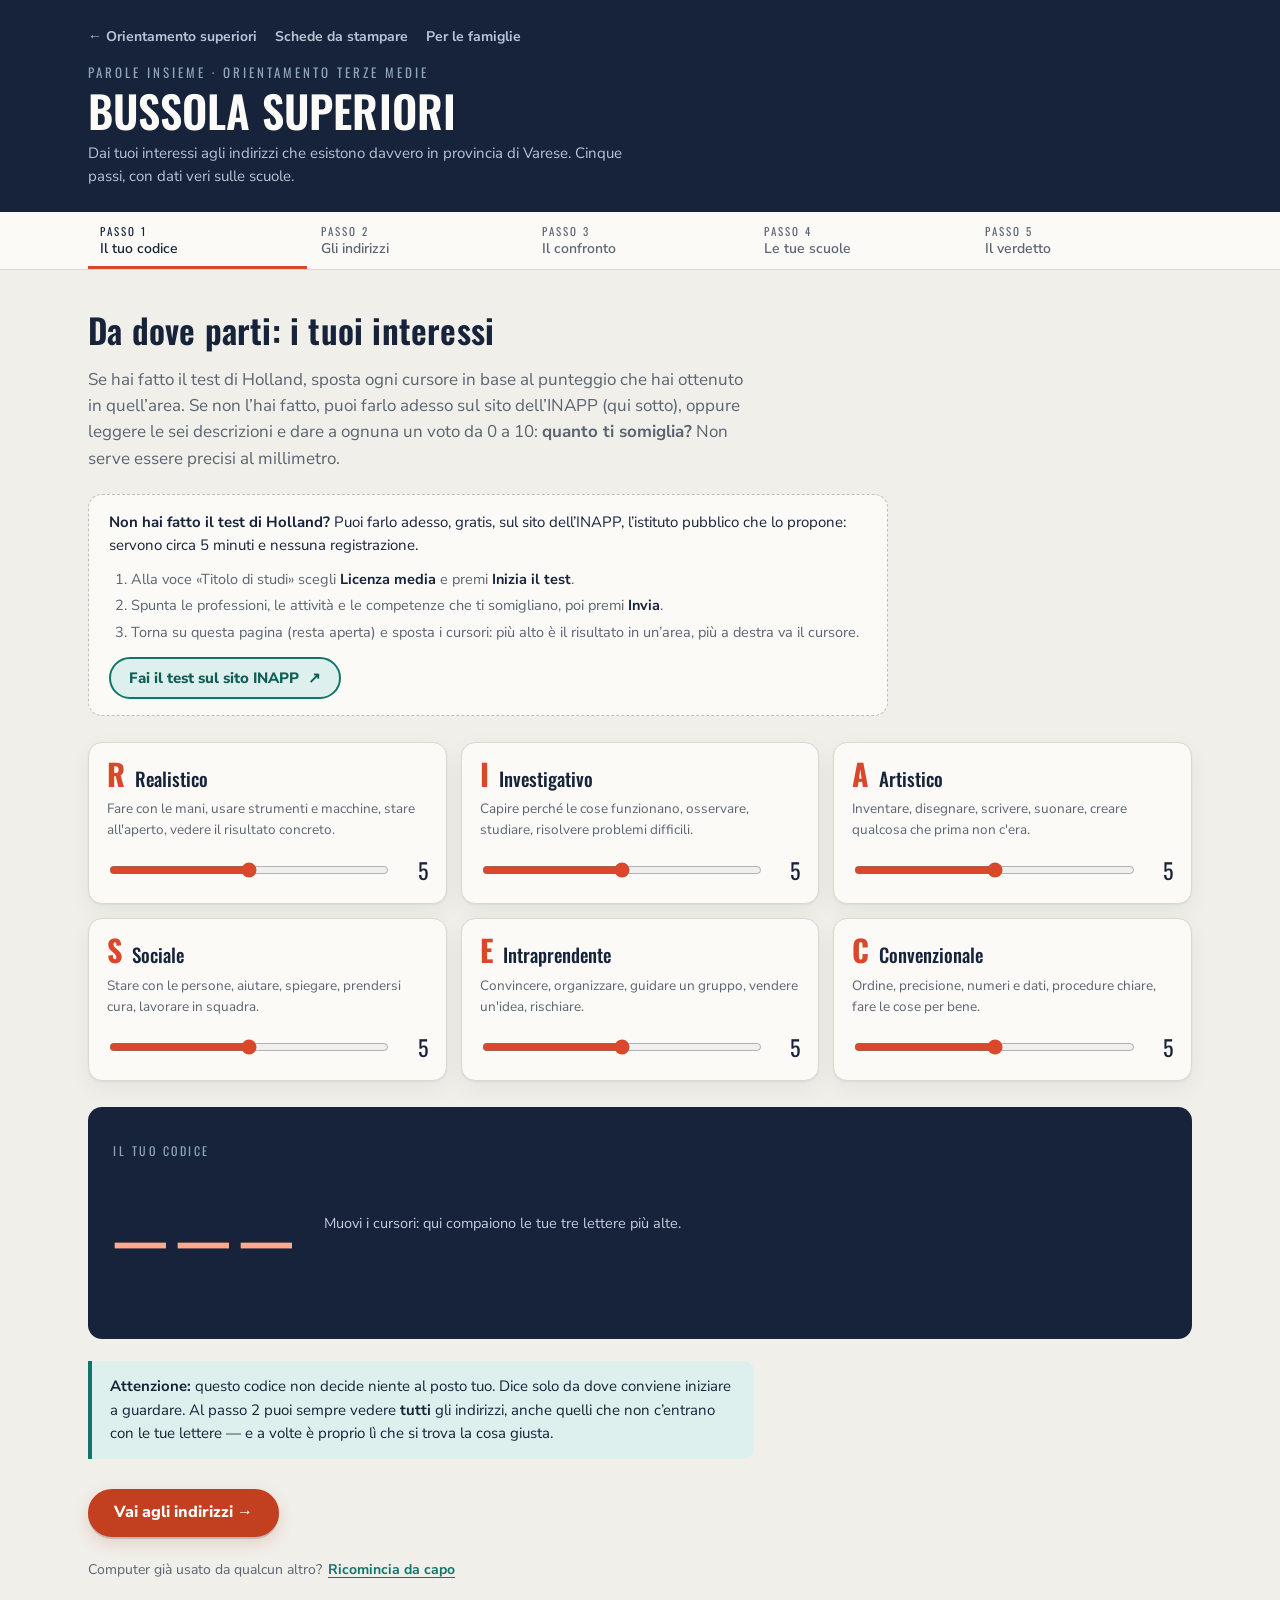
==== commit 8bb2d7d0: "Add files via upload" ====
--- a/bussola/index.html
+++ b/bussola/index.html
@@ -282,6 +282,7 @@
   .hint{font-size:13.5px; color:var(--muted)}
 
   #printhead{display:none}
+  .selprint{display:none}
 
   /* ---- tablet e telefono ---- */
   @media (max-width:820px){
@@ -316,7 +317,8 @@
     body{background:#fff; color:#000; font-size:12pt}
     header.top, .rail, .actions, .printbar, .note, #s1, #s2, #s3, #s5, .filters, .count{display:none !important}
     .holland, .toast, .resetline, .donebox{display:none !important}
-    #printhead{display:block; margin-bottom:14pt; border-bottom:2pt solid #000; padding-bottom:8pt}
+    #printhead{display:block; margin-bottom:14pt; border-bottom:2pt solid #000; padding-bottom:8pt; overflow:hidden}
+    #printhead .plogo{float:right; height:15mm; width:auto; margin-left:8mm}
     .wrap{max-width:none; padding:0}
     .panel{padding:0}
     .sheet{break-inside:avoid; border:1pt solid #999; box-shadow:none; background:#fff; margin-bottom:12pt}
@@ -325,6 +327,9 @@
     textarea{min-height:52pt; resize:none}
     input::placeholder, textarea::placeholder{color:transparent}
     input[type=text], select{min-height:0}
+    .sheet select{display:none}
+    .selprint{display:block; border-bottom:1pt solid #666; padding:3pt 0 4pt; min-height:16pt;
+              font-family:'Nunito Sans',Verdana,sans-serif; font-size:11pt; letter-spacing:0; text-transform:none; color:#000}
   }
   @media (prefers-reduced-motion:reduce){*{animation:none !important; transition:none !important}}
 
@@ -339,9 +344,9 @@
 <header class="top">
   <div class="wrap">
     <p class="sitenav"><a href="../">&larr; Orientamento superiori</a><a href="../#schede">Schede da stampare</a><a href="../famiglie.html">Per le famiglie</a></p>
-    <p class="kicker">Football Center &middot; Orientamento</p>
+    <p class="kicker"><span data-cfg="marchio">Parole Insieme</span> &middot; <span data-cfg="occhiello">Orientamento terze medie</span></p>
     <h1>Bussola Superiori</h1>
-    <p class="sub">Dai tuoi interessi agli indirizzi che esistono davvero in provincia di Varese. Cinque passi, con dati veri sulle scuole.</p>
+    <p class="sub">Dai tuoi interessi agli indirizzi che esistono davvero in <span data-cfg="territorio">provincia di Varese</span>. Cinque passi, con dati veri sulle scuole.</p>
   </div>
 </header>
 
@@ -397,7 +402,7 @@
   <!-- ============ PASSO 2 ============ -->
   <section id="s2" class="panel" aria-labelledby="h2a" hidden>
     <h2 class="sec" id="h2a">Gli indirizzi che esistono</h2>
-    <p class="lede">Sono gli indirizzi attivi in provincia di Varese: licei, istituti tecnici, professionali e percorsi IeFP. In cima trovi quelli pi&ugrave; vicini al tuo codice. Aprine almeno cinque, poi scegline tre e compila la scheda <b>Analisi degli indirizzi</b> (foglio 1): un indirizzo per colonna, <b>A</b>, <b>B</b> e <b>C</b>.</p>
+    <p class="lede">Sono gli indirizzi attivi in <span data-cfg="territorio">provincia di Varese</span>: licei, istituti tecnici, professionali e percorsi IeFP. In cima trovi quelli pi&ugrave; vicini al tuo codice. Aprine almeno cinque, poi scegline tre e compila la scheda <b>Analisi degli indirizzi</b> (foglio 1): un indirizzo per colonna, <b>A</b>, <b>B</b> e <b>C</b>.</p>
 
     <div class="filters" role="group" aria-label="Filtra per tipo di scuola">
       <button class="chip" type="button" data-f="all" aria-pressed="true">Tutti</button>
@@ -419,17 +424,17 @@
     <p class="srcnote"><b>Da dove vengono questi numeri.</b>
       Le scuole statali, le distanze e gli iscritti vengono dagli open data del Ministero
       dell&rsquo;Istruzione e dall&rsquo;Anagrafe Scuole di Regione Lombardia; l&rsquo;offerta &egrave; quella
-      rilevata nel 2024/25, quindi un indirizzo attivato di recente pu&ograve; non comparire.
+      rilevata nel <span data-cfg="anno">2024/25</span>, quindi un indirizzo attivato di recente pu&ograve; non comparire.
       Le scuole <b>paritarie</b> sono state verificate a mano su Guida Percorsi a settembre 2026:
       per loro non ci sono i numeri sugli iscritti, perch&eacute; il Ministero non li pubblica.
       I percorsi <b>IeFP</b> dei centri di formazione (ENAIP, CIOFS, CFP) non sono nei dati ministeriali:
       per quelli vale sempre Guida Percorsi.
-      Il numero <b>&laquo;in seconda, ogni 100 in prima&raquo;</b> confronta gli iscritti in prima nel 2023/24
-      con quelli in seconda nel 2024/25, sull&rsquo;intero istituto: in provincia met&agrave; delle scuole &egrave; a 88 o pi&ugrave;.
+      Il numero <b>&laquo;in seconda, ogni 100 in prima&raquo;</b> confronta gli iscritti in prima nel <span data-cfg="annoPrec">2023/24</span>
+      con quelli in seconda nel <span data-cfg="anno">2024/25</span>, sull&rsquo;intero istituto: in provincia met&agrave; delle scuole &egrave; a <span data-cfg="mediana">88</span> o pi&ugrave;.
       Non &egrave; una percentuale di promossi &mdash; conta anche chi arriva da altre scuole, e per questo
       in qualche istituto supera quota 100.
-      Gli iscritti <b>in prima</b> sono quelli del 2024/25: dove il biennio &egrave; in comune fra pi&ugrave; articolazioni
-      (per esempio Informatica e Telecomunicazioni) il numero &egrave; quello di tutto il biennio. Se nel 2024/25 una scuola
+      Gli iscritti <b>in prima</b> sono quelli del <span data-cfg="anno">2024/25</span>: dove il biennio &egrave; in comune fra pi&ugrave; articolazioni
+      (per esempio Informatica e Telecomunicazioni) il numero &egrave; quello di tutto il biennio. Se nel <span data-cfg="anno">2024/25</span> una scuola
       non ha formato classi prime in un indirizzo, lo segnaliamo e non la contiamo: chiedi se lo attiva ancora.
       I dati sul <b>lavoro</b> vengono dall&rsquo;indagine Excelsior 2022 (guida #failasceltagiusta della Camera di Commercio
       di Varese): la percentuale dice quante assunzioni previste, su 100, sono difficili da coprire.
@@ -450,7 +455,8 @@
   <!-- ============ PASSO 4 ============ -->
   <section id="s4" class="panel" aria-labelledby="h4a" hidden>
     <div id="printhead">
-      <p class="kicker" style="color:#000">Football Center &middot; Bussola Superiori</p>
+      <img class="plogo" id="plogo" alt="" hidden>
+      <p class="kicker" style="color:#000"><span data-cfg="marchio">Parole Insieme</span> &middot; Bussola Superiori</p>
       <h2 class="sec" style="margin:0">Scheda di orientamento</h2>
     </div>
 
@@ -508,6 +514,23 @@
 (function(){
   "use strict";
 
+  /* logo di Parole Insieme per la stampa del passo 4: PNG 360 x 114 px dentro il file,
+     cosi' la stampa funziona anche senza internet. Per un altro marchio: sostituire la stringa
+     (data:image/png;base64,...) oppure mettere null. */
+  var LOGO_STAMPA = "[data-uri]";
+
+  /* ---------------- configurazione ----------------
+     Quello che cambia da un cliente all'altro si modifica solo qui.
+     Poi: python rilascio.py (in dati/script) e i controlli (dati/test/controlli.html).
+     Gli anni scolastici e la mediana «in seconda» NON stanno qui: si calcolano dai dati
+     (DB.note.anno_offerta e le scuole), quindi si aggiornano da soli con i dati nuovi. */
+  var CONFIG = {
+    marchio:    "Parole Insieme",            // chi propone la Bussola: intestazione e stampa
+    occhiello:  "Orientamento terze medie",  // la riga sopra il titolo
+    territorio: "provincia di Varese",       // la zona coperta dai dati, come si legge nelle frasi
+    logo:       LOGO_STAMPA                  // logo in alto a destra nella stampa del passo 4 (null = nessuno)
+  };
+
   /* ---------------- dati: le 6 aree RIASEC ---------------- */
   var AREAS = [
     {k:"R", nm:"Realistico",    ds:"Fare con le mani, usare strumenti e macchine, stare all'aperto, vedere il risultato concreto."},
@@ -524,6 +547,7 @@
      dove inizia la scheda dell'indirizzo, con l'elenco delle scuole che lo offrono.
      (slug = vecchia pagina guida-percorsi-varese.it/cat/<slug>/, non piu' attiva) */
   var GP = "https://www.salone-dei-mestieri.it/guida-percorsi/";
+  var GP_ED = "Guida Percorsi 2026/27";   // edizione della guida a cui puntano i collegamenti
   var GP_PAGE = {"Liceo classico": 120,"Liceo scientifico": 126,"Liceo scientifico – scienze applicate": 128,"Liceo scientifico sportivo": 130,"Liceo linguistico": 122,"Liceo delle scienze umane": 132,"Liceo economico-sociale": 132,"Liceo artistico": 116,"Liceo musicale e coreutico": 124,"Liceo del Made in Italy": 136,"Liceo internazionale per l'innovazione": 138,"Amministrazione, finanza e marketing": 78,"Turismo": 82,"Meccanica, meccatronica ed energia": 100,"Trasporti e logistica": 106,"Elettronica ed elettrotecnica": 94,"Informatica e telecomunicazioni": 98,"Grafica e comunicazione": 96,"Chimica, materiali e biotecnologie": 88,"Sistema moda": 104,"Agraria, agroalimentare e agroindustria": 84,"Costruzioni, ambiente e territorio": 92,"Servizi per la sanità e l'assistenza sociale": 72,"Enogastronomia e ospitalità alberghiera": 60,"Manutenzione e assistenza tecnica": 66,"Industria e artigianato per il Made in Italy": 64,"Servizi commerciali": 68,"Servizi culturali e dello spettacolo": 70,"Agricoltura e sviluppo rurale": 54,"Odontotecnico": 56,"Ottico": 58,"Operatore elettrico": 34,"Operatore meccanico": 44,"Operatore informatico": 39,"Operatore del benessere": 25,"Operatore della ristorazione": 28,"Operatore alla riparazione di veicoli a motore": 41,"Operatore grafico": 37,"Operatore ai servizi di impresa": 31,"Operatore ai servizi di vendita": 32,"Operatore ai servizi di promozione e accoglienza": 24,"Operatore di impianti termoidraulici": 43,"Operatore del legno": 40,"Operatore delle produzioni alimentari": 30,"Operatore dell'abbigliamento": 23,"Operatore alle lavorazioni di pelletteria": 22,"Operatore lavorazioni oro e metalli preziosi": 46,"Operatore dei sistemi e servizi logistici": 33,"Operatore agricolo": 27,"Tecnico dei servizi di animazione turistico-sportiva": 50};
   function gpUrl(c){ var p = GP_PAGE[deent(c.n)]; return p ? GP + "#dflip-df_16481/" + p + "/" : GP; }
 
@@ -744,9 +768,30 @@
      Fonti: anagrafiche MIM 2026/27 + iscritti MIM 2024/25 + coordinate Regione Lombardia. */
   var DB = {"agg":"2026-09-18","da":"Gallarate","note":{"anno_offerta":"2024/25","paritarie":37,"istituti":69,"paritarie_compilate":19},"ind":{"Liceo delle scienze umane":[{"n":"Gadda-Rosselli","c":"Gallarate","km":0.2,"g":"S","art":null,"al":271,"p1":82,"ten":87,"q":false,"eb":false,"web":"www.gaddarosselli.edu.it","approx":true},{"n":"Liceo Crespi","c":"Busto Arsizio","km":7.1,"g":"S","art":null,"al":496,"p1":109,"ten":87,"q":false,"eb":false,"web":"www.liceocrespi.edu.it","approx":false},{"n":"Fermi","c":"Castellanza","km":9.2,"g":"P","art":null,"al":null,"p1":null,"ten":null,"q":false,"eb":false,"web":"https://www.fermi-castellanza.com/","approx":true},{"n":"Liceo Curie","c":"Tradate","km":10.9,"g":"S","art":null,"al":347,"p1":74,"ten":87,"q":false,"eb":false,"web":"www.liceocurie.it","approx":true},{"n":"Liceo Manzoni","c":"Varese","km":17.9,"g":"S","art":null,"al":339,"p1":77,"ten":86,"q":false,"eb":false,"web":"www.liceimanzoni.edu.it","approx":true},{"n":"Liceo Legnani","c":"Saronno","km":21.0,"g":"S","art":null,"al":309,"p1":55,"ten":88,"q":false,"eb":false,"web":"www.liceolegnani.edu.it/","approx":true},{"n":"ISIS Valceresio","c":"Bisuschio","km":24.8,"g":"S","art":null,"al":237,"p1":52,"ten":96,"q":false,"eb":false,"web":"www.isisbisuschio.edu.it","approx":false},{"n":"Liceo Sereni","c":"Laveno-Mombello","km":30.5,"g":"S","art":null,"al":303,"p1":58,"ten":85,"q":false,"eb":false,"web":"www.liceoluino.gov.it","approx":false}],"Liceo scientifico – scienze applicate":[{"n":"Sacro Cuore","c":"Gallarate","km":0.2,"g":"P","art":null,"al":null,"p1":null,"ten":null,"q":false,"eb":false,"web":"https://www.sacrocuoregallarate.it/","approx":true},{"n":"Da Vinci-Pascoli","c":"Gallarate","km":1.2,"g":"S","art":null,"al":457,"p1":108,"ten":89,"q":false,"eb":false,"web":"https//www.liceogallarate.edu.it/","approx":false},{"n":"Liceo Scientifico Tosi","c":"Busto Arsizio","km":8.6,"g":"S","art":null,"al":608,"p1":189,"ten":88,"q":false,"eb":false,"web":"www.liceotosi.edu.it","approx":false},{"n":"Geymonat","c":"Tradate","km":11.6,"g":"S","art":null,"al":392,"p1":85,"ten":87,"q":false,"eb":false,"web":"www.isissgeymonat.edu.it","approx":false},{"n":"GB Vico","c":"Varese","km":17.9,"g":"P","art":null,"al":null,"p1":null,"ten":null,"q":false,"eb":false,"web":"https://www.linguisticovico.org","approx":true},{"n":"Scuole Manfredini","c":"Varese","km":17.9,"g":"P","art":null,"al":null,"p1":null,"ten":null,"q":false,"eb":false,"web":"https://www.scuolemanfredini.it","approx":true},{"n":"Liceo Grassi","c":"Saronno","km":18.4,"g":"S","art":null,"al":581,"p1":143,"ten":90,"q":false,"eb":false,"web":"www.gbgrassi.edu.it","approx":false},{"n":"Liceo Ferraris","c":"Varese","km":19.7,"g":"S","art":null,"al":648,"p1":130,"ten":94,"q":false,"eb":false,"web":"https//www.liceoferrarisvarese.edu.it/","approx":false},{"n":"Collegio Arcivescovile Castelli","c":"Saronno","km":21.0,"g":"P","art":null,"al":null,"p1":null,"ten":null,"q":false,"eb":false,"web":"https://www.collegiocastelli.it/","approx":true},{"n":"Prealpi","c":"Saronno","km":21.0,"g":"P","art":null,"al":null,"p1":null,"ten":null,"q":false,"eb":false,"web":"https://www.prealpiscuole.com","approx":true},{"n":"Stein","c":"Gavirate","km":22.0,"g":"S","art":null,"al":212,"p1":82,"ten":86,"q":false,"eb":false,"web":"www.steingavirate.edu.it","approx":false},{"n":"ISIS Valceresio","c":"Bisuschio","km":24.8,"g":"S","art":null,"al":146,"p1":41,"ten":96,"q":false,"eb":false,"web":"www.isisbisuschio.edu.it","approx":false},{"n":"Liceo Sereni","c":"Laveno-Mombello","km":30.5,"g":"S","art":null,"al":230,"p1":57,"ten":85,"q":false,"eb":false,"web":"www.liceoluino.gov.it","approx":false}],"Liceo scientifico":[{"n":"Da Vinci-Pascoli","c":"Gallarate","km":1.2,"g":"S","art":null,"al":435,"p1":87,"ten":89,"q":false,"eb":false,"web":"https//www.liceogallarate.edu.it/","approx":false},{"n":"Pascal","c":"Busto Arsizio","km":6.8,"g":"P","art":"Biomedico","al":null,"p1":null,"ten":null,"q":false,"eb":false,"web":"https://www.rezzarascuole.com","approx":true},{"n":"Pascal","c":"Busto Arsizio","km":6.8,"g":"P","art":"Informatico","al":null,"p1":null,"ten":null,"q":false,"eb":false,"web":"https://www.rezzarascuole.com","approx":true},{"n":"Pascal","c":"Busto Arsizio","km":6.8,"g":"P","art":"Linguistico","al":null,"p1":null,"ten":null,"q":false,"eb":false,"web":"https://www.rezzarascuole.com","approx":true},{"n":"Collegio Rotondi","c":"Gorla Minore","km":8.6,"g":"P","art":null,"al":null,"p1":null,"ten":null,"q":false,"eb":false,"web":"https://www.collegiorotondi.it","approx":true},{"n":"Liceo Scientifico Tosi","c":"Busto Arsizio","km":8.6,"g":"S","art":null,"al":327,"p1":60,"ten":88,"q":false,"eb":false,"web":"www.liceotosi.edu.it","approx":false},{"n":"Liceo Curie","c":"Tradate","km":10.9,"g":"S","art":null,"al":402,"p1":79,"ten":87,"q":false,"eb":false,"web":"www.liceocurie.it","approx":true},{"n":"Dalla Chiesa","c":"Sesto Calende","km":14.8,"g":"S","art":null,"al":301,"p1":81,"ten":90,"q":true,"eb":false,"web":"www.superiorisesto.edu.it","approx":false},{"n":"GB Vico","c":"Varese","km":17.9,"g":"P","art":null,"al":null,"p1":null,"ten":null,"q":false,"eb":false,"web":"https://www.linguisticovico.org","approx":true},{"n":"Scuole Manfredini","c":"Varese","km":17.9,"g":"P","art":null,"al":null,"p1":null,"ten":null,"q":false,"eb":false,"web":"https://www.scuolemanfredini.it","approx":true},{"n":"Liceo Grassi","c":"Saronno","km":18.4,"g":"S","art":null,"al":299,"p1":46,"ten":90,"q":false,"eb":false,"web":"www.gbgrassi.edu.it","approx":false},{"n":"Liceo Ferraris","c":"Varese","km":19.7,"g":"S","art":null,"al":495,"p1":90,"ten":94,"q":true,"eb":false,"web":"https//www.liceoferrarisvarese.edu.it/","approx":false},{"n":"Collegio Arcivescovile Castelli","c":"Saronno","km":21.0,"g":"P","art":null,"al":null,"p1":null,"ten":null,"q":false,"eb":false,"web":"https://www.collegiocastelli.it/","approx":true},{"n":"Stein","c":"Gavirate","km":22.0,"g":"S","art":null,"al":222,"p1":27,"ten":86,"q":false,"eb":false,"web":"www.steingavirate.edu.it","approx":false},{"n":"ISIS Valceresio","c":"Bisuschio","km":24.8,"g":"S","art":null,"al":130,"p1":23,"ten":96,"q":false,"eb":false,"web":"www.isisbisuschio.edu.it","approx":false},{"n":"Liceo Sereni","c":"Laveno-Mombello","km":30.5,"g":"S","art":null,"al":184,"p1":26,"ten":85,"q":false,"eb":false,"web":"www.liceoluino.gov.it","approx":false}],"Amministrazione, finanza e marketing":[{"n":"Gadda-Rosselli","c":"Gallarate","km":0.2,"g":"S","art":null,"al":195,"p1":105,"ten":87,"q":false,"eb":false,"web":"www.gaddarosselli.edu.it","approx":true,"pc":1},{"n":"Gadda-Rosselli","c":"Gallarate","km":0.2,"g":"S","art":"Sistemi informativi aziendali","al":134,"p1":105,"ten":87,"q":false,"eb":false,"web":"www.gaddarosselli.edu.it","approx":true,"pc":1},{"n":"Gadda-Rosselli","c":"Gallarate","km":0.2,"g":"S","art":"Relazioni internazionali per il marketing","al":133,"p1":105,"ten":87,"q":false,"eb":false,"web":"www.gaddarosselli.edu.it","approx":true,"pc":1},{"n":"Wojtyla","c":"Cassano Magnago","km":2.7,"g":"P","art":null,"al":null,"p1":null,"ten":null,"q":false,"eb":false,"web":"https://www.cavallotti.it","approx":true},{"n":"Wojtyla","c":"Cassano Magnago","km":2.7,"g":"P","art":"Management dello sport","al":null,"p1":null,"ten":null,"q":false,"eb":false,"web":"https://www.cavallotti.it","approx":true},{"n":"ITE Tosi","c":"Busto Arsizio","km":3.9,"g":"S","art":"Relazioni internazionali per il marketing","al":892,"p1":358,"ten":109,"q":true,"eb":true,"web":"www.etosi.edu.it","approx":false,"pc":1},{"n":"ITE Tosi","c":"Busto Arsizio","km":3.9,"g":"S","art":null,"al":583,"p1":358,"ten":109,"q":true,"eb":false,"web":"www.etosi.edu.it","approx":false,"pc":1},{"n":"ITE Tosi","c":"Busto Arsizio","km":3.9,"g":"S","art":"Sistemi informativi aziendali","al":488,"p1":358,"ten":109,"q":true,"eb":false,"web":"www.etosi.edu.it","approx":false,"pc":1},{"n":"Fermi","c":"Castellanza","km":9.2,"g":"P","art":null,"al":null,"p1":null,"ten":null,"q":false,"eb":false,"web":"https://www.fermi-castellanza.com/","approx":true},{"n":"Montale","c":"Tradate","km":10.9,"g":"S","art":"Relazioni internazionali per il marketing","al":610,"p1":202,"ten":96,"q":false,"eb":false,"web":"www.isismontaletradate.com","approx":true},{"n":"Don Milani","c":"Tradate","km":12.2,"g":"S","art":null,"al":243,"p1":52,"ten":93,"q":false,"eb":false,"web":"http//donmilaniva.com","approx":false},{"n":"Keynes","c":"Gazzada Schianno","km":12.9,"g":"S","art":"Relazioni internazionali per il marketing","al":99,"p1":57,"ten":72,"q":false,"eb":false,"web":"www.isiskeynes.it","approx":false,"pc":1},{"n":"Keynes","c":"Gazzada Schianno","km":12.9,"g":"S","art":"Sistemi informativi aziendali","al":65,"p1":57,"ten":72,"q":false,"eb":false,"web":"www.isiskeynes.it","approx":false,"pc":1},{"n":"Dalla Chiesa","c":"Sesto Calende","km":14.8,"g":"S","art":null,"al":125,"p1":58,"ten":90,"q":false,"eb":false,"web":"www.superiorisesto.edu.it","approx":false,"pc":1},{"n":"Dalla Chiesa","c":"Sesto Calende","km":14.8,"g":"S","art":"Relazioni internazionali per il marketing","al":107,"p1":58,"ten":90,"q":false,"eb":false,"web":"www.superiorisesto.edu.it","approx":false,"pc":1},{"n":"Daverio-Casula-Nervi","c":"Varese","km":17.6,"g":"S","art":"Relazioni internazionali per il marketing","al":282,"p1":102,"ten":85,"q":false,"eb":false,"web":"www.itetvarese.edu.it","approx":false,"pc":1},{"n":"Daverio-Casula-Nervi","c":"Varese","km":17.6,"g":"S","art":null,"al":238,"p1":102,"ten":85,"q":false,"eb":false,"web":"www.itetvarese.edu.it","approx":false,"pc":1},{"n":"ITC Zappa","c":"Saronno","km":18.1,"g":"S","art":"Sistemi informativi aziendali","al":215,"p1":136,"ten":81,"q":false,"eb":false,"web":"www.itczappa.edu.it","approx":false,"pc":1},{"n":"ITC Zappa","c":"Saronno","km":18.1,"g":"S","art":"Relazioni internazionali per il marketing","al":190,"p1":136,"ten":81,"q":false,"eb":false,"web":"www.itczappa.edu.it","approx":false,"pc":1},{"n":"ITC Zappa","c":"Saronno","km":18.1,"g":"S","art":null,"al":184,"p1":136,"ten":81,"q":false,"eb":false,"web":"www.itczappa.edu.it","approx":false,"pc":1},{"n":"Stein","c":"Gavirate","km":22.0,"g":"S","art":"Sistemi informativi aziendali","al":108,"p1":55,"ten":86,"q":false,"eb":false,"web":"www.steingavirate.edu.it","approx":false,"pc":1},{"n":"Stein","c":"Gavirate","km":22.0,"g":"S","art":"Relazioni internazionali per il marketing","al":98,"p1":55,"ten":86,"q":false,"eb":false,"web":"www.steingavirate.edu.it","approx":false,"pc":1},{"n":"ISIS Valceresio","c":"Bisuschio","km":24.8,"g":"S","art":"Relazioni internazionali per il marketing","al":115,"p1":53,"ten":96,"q":false,"eb":false,"web":"www.isisbisuschio.edu.it","approx":false,"pc":1},{"n":"ISIS Valceresio","c":"Bisuschio","km":24.8,"g":"S","art":null,"al":108,"p1":53,"ten":96,"q":false,"eb":false,"web":"www.isisbisuschio.edu.it","approx":false,"pc":1},{"n":"Città di Luino – Volontè","c":"Luino","km":38.4,"g":"S","art":"Sistemi informativi aziendali","al":104,"p1":57,"ten":77,"q":false,"eb":false,"web":"www.isisluino.edu.it","approx":false,"pc":1},{"n":"Città di Luino – Volontè","c":"Luino","km":38.4,"g":"S","art":null,"al":98,"p1":57,"ten":77,"q":false,"eb":false,"web":"www.isisluino.edu.it","approx":false,"pc":1}],"Turismo":[{"n":"Gadda-Rosselli","c":"Gallarate","km":0.2,"g":"S","art":null,"al":261,"p1":53,"ten":87,"q":false,"eb":false,"web":"www.gaddarosselli.edu.it","approx":true},{"n":"ITE Tosi","c":"Busto Arsizio","km":3.9,"g":"S","art":null,"al":120,"p1":17,"ten":109,"q":true,"eb":false,"web":"www.etosi.edu.it","approx":false},{"n":"Montale","c":"Tradate","km":10.9,"g":"S","art":null,"al":207,"p1":null,"ten":96,"q":false,"eb":false,"web":"www.isismontaletradate.com","approx":true,"nota":"ci si iscrive al biennio economico comune (202 in prima nel 2024/25), poi si sceglie Turismo"},{"n":"Dalla Chiesa","c":"Sesto Calende","km":14.8,"g":"S","art":null,"al":136,"p1":30,"ten":90,"q":false,"eb":false,"web":"www.superiorisesto.edu.it","approx":false},{"n":"Daverio-Casula-Nervi","c":"Varese","km":17.6,"g":"S","art":null,"al":230,"p1":49,"ten":85,"q":true,"eb":false,"web":"www.itetvarese.edu.it","approx":false},{"n":"ITC Zappa","c":"Saronno","km":18.1,"g":"S","art":null,"al":333,"p1":82,"ten":81,"q":false,"eb":false,"web":"www.itczappa.edu.it","approx":false},{"n":"Stein","c":"Gavirate","km":22.0,"g":"S","art":null,"al":167,"p1":54,"ten":86,"q":false,"eb":false,"web":"www.steingavirate.edu.it","approx":false},{"n":"ISIS Valceresio","c":"Bisuschio","km":24.8,"g":"S","art":null,"al":113,"p1":26,"ten":96,"q":false,"eb":false,"web":"www.isisbisuschio.edu.it","approx":false},{"n":"Città di Luino – Volontè","c":"Luino","km":38.4,"g":"S","art":null,"al":170,"p1":51,"ten":77,"q":false,"eb":false,"web":"www.isisluino.edu.it","approx":false}],"Servizi per la sanità e l'assistenza sociale":[{"n":"Verri","c":"Busto Arsizio","km":7.3,"g":"S","art":null,"al":482,"p1":63,"ten":109,"q":false,"eb":false,"web":"www.ipcverri.it","approx":false},{"n":"Einaudi","c":"Varese","km":17.8,"g":"S","art":null,"al":475,"p1":102,"ten":115,"q":false,"eb":false,"web":"www.ipceinaudivarese.edu.it","approx":false},{"n":"Scuola Superiore Socio Sanitaria dell'Insubria","c":"Varese","km":17.9,"g":"P","art":null,"al":null,"p1":null,"ten":null,"q":false,"eb":false,"web":null,"approx":true},{"n":"IPSIA Parma","c":"Saronno","km":18.0,"g":"S","art":null,"al":335,"p1":57,"ten":108,"q":false,"eb":false,"web":"https//www.ipsiasar.edu.it/","approx":false},{"n":"Orsoline S. Carlo","c":"Saronno","km":21.0,"g":"P","art":null,"al":null,"p1":null,"ten":null,"q":false,"eb":false,"web":"https://www.orsolinesaronno.it","approx":true},{"n":"Stein","c":"Gavirate","km":22.0,"g":"S","art":null,"al":299,"p1":98,"ten":86,"q":false,"eb":false,"web":"www.steingavirate.edu.it","approx":false},{"n":"ISIS Valceresio","c":"Bisuschio","km":24.8,"g":"S","art":null,"al":47,"p1":23,"ten":96,"q":false,"eb":false,"web":"www.isisbisuschio.edu.it","approx":false}],"Servizi commerciali":[{"n":"Verri","c":"Busto Arsizio","km":7.3,"g":"S","art":null,"al":271,"p1":44,"ten":109,"q":false,"eb":false,"web":"www.ipcverri.it","approx":false},{"n":"Collegio Rotondi","c":"Gorla Minore","km":8.6,"g":"P","art":null,"al":null,"p1":null,"ten":null,"q":false,"eb":false,"web":"https://www.collegiorotondi.it","approx":true},{"n":"IPSIA Parma","c":"Saronno","km":18.0,"g":"S","art":null,"al":127,"p1":26,"ten":108,"q":false,"eb":false,"web":"https//www.ipsiasar.edu.it/","approx":false},{"n":"Einaudi","c":"Varese","km":17.8,"g":"S","art":null,"al":46,"p1":0,"ten":115,"q":false,"eb":false,"web":"www.ipceinaudivarese.edu.it","approx":false,"np":1},{"n":"ISIS Valceresio","c":"Bisuschio","km":24.8,"g":"S","art":null,"al":13,"p1":0,"ten":96,"q":false,"eb":false,"web":"www.isisbisuschio.edu.it","approx":false,"np":1}],"Liceo linguistico":[{"n":"Gadda-Rosselli","c":"Gallarate","km":0.2,"g":"S","art":null,"al":273,"p1":56,"ten":87,"q":false,"eb":true,"web":"www.gaddarosselli.edu.it","approx":true},{"n":"Istituti Vinci – Liceo Linguistico Piero Chiara","c":"Gallarate","km":0.2,"g":"P","art":null,"al":null,"p1":null,"ten":null,"q":false,"eb":false,"web":"https://linguistico-gallarate.istitutivinci.it/","approx":true},{"n":"F. Cavallotti","c":"Cassano Magnago","km":2.7,"g":"P","art":null,"al":null,"p1":null,"ten":null,"q":false,"eb":false,"web":"https://www.cavallotti.it","approx":true},{"n":"Liceo Crespi","c":"Busto Arsizio","km":7.1,"g":"S","art":null,"al":427,"p1":99,"ten":87,"q":false,"eb":true,"web":"www.liceocrespi.edu.it","approx":false},{"n":"Collegio Rotondi","c":"Gorla Minore","km":8.6,"g":"P","art":null,"al":null,"p1":null,"ten":null,"q":false,"eb":false,"web":"https://www.collegiorotondi.it","approx":true},{"n":"Fermi","c":"Castellanza","km":9.2,"g":"P","art":null,"al":null,"p1":null,"ten":null,"q":false,"eb":false,"web":"https://www.fermi-castellanza.com/","approx":true},{"n":"Liceo Curie","c":"Tradate","km":10.9,"g":"S","art":null,"al":233,"p1":53,"ten":87,"q":false,"eb":false,"web":"www.liceocurie.it","approx":true},{"n":"Liceo Manzoni","c":"Varese","km":17.9,"g":"S","art":null,"al":404,"p1":81,"ten":86,"q":false,"eb":true,"web":"www.liceimanzoni.edu.it","approx":true},{"n":"Liceo Legnani","c":"Saronno","km":21.0,"g":"S","art":null,"al":414,"p1":82,"ten":88,"q":false,"eb":true,"web":"www.liceolegnani.edu.it/","approx":true},{"n":"Orsoline S. Carlo","c":"Saronno","km":21.0,"g":"P","art":null,"al":null,"p1":null,"ten":null,"q":false,"eb":false,"web":"https://www.orsolinesaronno.it","approx":true},{"n":"Stein","c":"Gavirate","km":22.0,"g":"S","art":null,"al":190,"p1":52,"ten":86,"q":false,"eb":false,"web":"www.steingavirate.edu.it","approx":false},{"n":"Liceo Sereni","c":"Laveno-Mombello","km":30.5,"g":"S","art":null,"al":210,"p1":52,"ten":85,"q":false,"eb":true,"web":"www.liceoluino.gov.it","approx":false}],"Liceo classico":[{"n":"Da Vinci-Pascoli","c":"Gallarate","km":1.2,"g":"S","art":null,"al":145,"p1":36,"ten":89,"q":false,"eb":false,"web":"https//www.liceogallarate.edu.it/","approx":false},{"n":"Liceo Crespi","c":"Busto Arsizio","km":7.1,"g":"S","art":null,"al":201,"p1":36,"ten":87,"q":false,"eb":false,"web":"www.liceocrespi.edu.it","approx":false},{"n":"Liceo Classico Cairoli","c":"Varese","km":17.9,"g":"S","art":null,"al":615,"p1":121,"ten":96,"q":false,"eb":true,"web":"www.liceoclassicovarese.edu.it","approx":false},{"n":"Liceo Legnani","c":"Saronno","km":21.0,"g":"S","art":null,"al":184,"p1":46,"ten":88,"q":false,"eb":false,"web":"www.liceolegnani.edu.it/","approx":true}],"Enogastronomia e ospitalità alberghiera":[{"n":"Falcone","c":"Gallarate","km":0.8,"g":"S","art":"Enogastronomia","al":301,"p1":113,"ten":87,"q":false,"eb":false,"web":"www.isfalconegallarate.edu.it","approx":false,"pc":1},{"n":"Falcone","c":"Gallarate","km":0.8,"g":"S","art":"Servizi di sala e vendita","al":266,"p1":113,"ten":87,"q":false,"eb":false,"web":"www.isfalconegallarate.edu.it","approx":false,"pc":1},{"n":"SIAI Marchetti","c":"Busto Arsizio","km":6.8,"g":"P","art":null,"al":null,"p1":null,"ten":null,"q":false,"eb":false,"web":"https://www.siaimarchetti.it","approx":true},{"n":"Verri","c":"Busto Arsizio","km":7.3,"g":"S","art":null,"al":345,"p1":72,"ten":109,"q":false,"eb":false,"web":"www.ipcverri.it","approx":false},{"n":"De Filippi","c":"Varese","km":17.9,"g":"P","art":"Enogastronomia","al":null,"p1":null,"ten":null,"q":false,"eb":false,"web":"https://www.istitutodefilippi.com","approx":true},{"n":"De Filippi","c":"Varese","km":17.9,"g":"P","art":"Servizi di sala e vendita","al":null,"p1":null,"ten":null,"q":false,"eb":false,"web":"https://www.istitutodefilippi.com","approx":true},{"n":"Collegio Arcivescovile Castelli","c":"Saronno","km":21.0,"g":"P","art":"Enogastronomia","al":null,"p1":null,"ten":null,"q":false,"eb":false,"web":"https://www.collegiocastelli.it/","approx":true},{"n":"Collegio Arcivescovile Castelli","c":"Saronno","km":21.0,"g":"P","art":"Servizi di sala e vendita","al":null,"p1":null,"ten":null,"q":false,"eb":false,"web":"https://www.collegiocastelli.it/","approx":true}],"Operatore ai servizi di promozione e accoglienza":[{"n":"Verri","c":"Busto Arsizio","km":7.3,"g":"S","art":null,"al":74,"p1":21,"ten":109,"q":false,"eb":false,"web":"www.ipcverri.it","approx":false}],"Operatore agricolo":[{"n":"Verri","c":"Busto Arsizio","km":7.3,"g":"S","art":null,"al":40,"p1":17,"ten":109,"q":false,"eb":false,"web":"www.ipcverri.it","approx":false}],"Liceo artistico":[{"n":"Candiani – Pina Bausch","c":"Busto Arsizio","km":6.8,"g":"S","art":"Arti figurative","al":187,"p1":239,"ten":90,"q":false,"eb":false,"web":"www.artisticobusto.edu.it","approx":true,"pc":1},{"n":"Candiani – Pina Bausch","c":"Busto Arsizio","km":6.8,"g":"S","art":"Grafica","al":179,"p1":239,"ten":90,"q":false,"eb":false,"web":"www.artisticobusto.edu.it","approx":true,"pc":1},{"n":"Candiani – Pina Bausch","c":"Busto Arsizio","km":6.8,"g":"S","art":"Architettura e ambiente","al":174,"p1":239,"ten":90,"q":false,"eb":false,"web":"www.artisticobusto.edu.it","approx":true,"pc":1},{"n":"Candiani – Pina Bausch","c":"Busto Arsizio","km":6.8,"g":"S","art":"Design","al":142,"p1":239,"ten":90,"q":false,"eb":false,"web":"www.artisticobusto.edu.it","approx":true,"pc":1},{"n":"Candiani – Pina Bausch","c":"Busto Arsizio","km":6.8,"g":"S","art":"Audiovisivo e multimediale","al":139,"p1":239,"ten":90,"q":false,"eb":false,"web":"www.artisticobusto.edu.it","approx":true,"pc":1},{"n":"Candiani – Pina Bausch","c":"Busto Arsizio","km":6.8,"g":"S","art":"Scenografia","al":126,"p1":239,"ten":90,"q":false,"eb":false,"web":"www.artisticobusto.edu.it","approx":true,"pc":1},{"n":"Candiani – Pina Bausch","c":"Busto Arsizio","km":6.8,"g":"S","art":"Teatro","al":121,"p1":239,"ten":90,"q":false,"eb":false,"web":"www.artisticobusto.edu.it","approx":true,"pc":1},{"n":"Olga Fiorini","c":"Busto Arsizio","km":6.8,"g":"P","art":"Design","al":null,"p1":null,"ten":null,"q":false,"eb":false,"web":"https://www.olgafiorini.it","approx":true},{"n":"Don Milani","c":"Tradate","km":12.2,"g":"S","art":"Audiovisivo e multimediale","al":118,"p1":93,"ten":93,"q":false,"eb":false,"web":"http//donmilaniva.com","approx":false,"pc":1},{"n":"Don Milani","c":"Tradate","km":12.2,"g":"S","art":"Architettura e ambiente","al":106,"p1":93,"ten":93,"q":false,"eb":false,"web":"http//donmilaniva.com","approx":false,"pc":1},{"n":"Don Milani","c":"Tradate","km":12.2,"g":"S","art":"Arti figurative","al":103,"p1":93,"ten":93,"q":false,"eb":false,"web":"http//donmilaniva.com","approx":false,"pc":1},{"n":"Don Milani","c":"Tradate","km":12.2,"g":"S","art":"Grafica","al":102,"p1":93,"ten":93,"q":false,"eb":false,"web":"http//donmilaniva.com","approx":false,"pc":1},{"n":"GB Vico","c":"Varese","km":17.9,"g":"P","art":null,"al":null,"p1":null,"ten":null,"q":false,"eb":false,"web":"https://www.linguisticovico.org","approx":true},{"n":"Scuole Manfredini","c":"Varese","km":17.9,"g":"P","art":"Architettura e ambiente","al":null,"p1":null,"ten":null,"q":false,"eb":false,"web":"https://www.scuolemanfredini.it","approx":true},{"n":"Scuole Manfredini","c":"Varese","km":17.9,"g":"P","art":"Grafica","al":null,"p1":null,"ten":null,"q":false,"eb":false,"web":"https://www.scuolemanfredini.it","approx":true},{"n":"Liceo Artistico Frattini","c":"Varese","km":19.5,"g":"S","art":"Arti figurative","al":179,"p1":204,"ten":79,"q":false,"eb":false,"web":"www.artisticovarese.edu.it/","approx":false,"pc":1},{"n":"Liceo Artistico Frattini","c":"Varese","km":19.5,"g":"S","art":"Audiovisivo e multimediale","al":157,"p1":204,"ten":79,"q":false,"eb":false,"web":"www.artisticovarese.edu.it/","approx":false,"pc":1},{"n":"Liceo Artistico Frattini","c":"Varese","km":19.5,"g":"S","art":"Architettura e ambiente","al":156,"p1":204,"ten":79,"q":false,"eb":false,"web":"www.artisticovarese.edu.it/","approx":false,"pc":1},{"n":"Liceo Artistico Frattini","c":"Varese","km":19.5,"g":"S","art":"Grafica","al":141,"p1":204,"ten":79,"q":false,"eb":false,"web":"www.artisticovarese.edu.it/","approx":false,"pc":1},{"n":"Liceo Artistico Frattini","c":"Varese","km":19.5,"g":"S","art":"Scenografia","al":137,"p1":204,"ten":79,"q":false,"eb":false,"web":"www.artisticovarese.edu.it/","approx":false,"pc":1},{"n":"Liceo Artistico Frattini","c":"Varese","km":19.5,"g":"S","art":"Design","al":104,"p1":204,"ten":79,"q":false,"eb":false,"web":"www.artisticovarese.edu.it/","approx":false,"pc":1}],"Liceo musicale e coreutico":[{"n":"Candiani – Pina Bausch","c":"Busto Arsizio","km":6.8,"g":"S","art":"Musicale","al":123,"p1":49,"ten":90,"q":false,"eb":false,"web":"www.artisticobusto.edu.it","approx":true,"pc":1},{"n":"Candiani – Pina Bausch","c":"Busto Arsizio","km":6.8,"g":"S","art":"Coreutico","al":75,"p1":49,"ten":90,"q":false,"eb":false,"web":"www.artisticobusto.edu.it","approx":true,"pc":1},{"n":"Liceo Manzoni","c":"Varese","km":17.9,"g":"S","art":"Musicale","al":120,"p1":28,"ten":86,"q":false,"eb":false,"web":"www.liceimanzoni.edu.it","approx":true}],"Informatica e telecomunicazioni":[{"n":"ISIS Ponti","c":"Gallarate","km":1.3,"g":"S","art":"Informatica","al":408,"p1":93,"ten":100,"q":true,"eb":false,"web":"www.iisponti.edu.it","approx":false},{"n":"SIAI Marchetti","c":"Busto Arsizio","km":6.8,"g":"P","art":"Informatica","al":null,"p1":null,"ten":null,"q":false,"eb":false,"web":"https://www.siaimarchetti.it","approx":true},{"n":"Facchinetti","c":"Castellanza","km":9.6,"g":"S","art":"Informatica","al":414,"p1":91,"ten":85,"q":true,"eb":false,"web":"https//isisfacchinetti.edu.it/","approx":false},{"n":"Geymonat","c":"Tradate","km":11.6,"g":"S","art":"Informatica","al":139,"p1":75,"ten":87,"q":false,"eb":false,"web":"www.isissgeymonat.edu.it","approx":false,"pc":1},{"n":"Geymonat","c":"Tradate","km":11.6,"g":"S","art":"Telecomunicazioni","al":133,"p1":75,"ten":87,"q":false,"eb":false,"web":"www.isissgeymonat.edu.it","approx":false,"pc":1},{"n":"Keynes","c":"Gazzada Schianno","km":12.9,"g":"S","art":"Informatica","al":466,"p1":120,"ten":72,"q":false,"eb":false,"web":"www.isiskeynes.it","approx":false},{"n":"Dalla Chiesa","c":"Sesto Calende","km":14.8,"g":"S","art":"Informatica","al":71,"p1":25,"ten":90,"q":false,"eb":false,"web":"www.superiorisesto.edu.it","approx":false,"pc":1},{"n":"Dalla Chiesa","c":"Sesto Calende","km":14.8,"g":"S","art":"Telecomunicazioni","al":58,"p1":25,"ten":90,"q":false,"eb":false,"web":"www.superiorisesto.edu.it","approx":false,"pc":1},{"n":"ITIS Riva","c":"Saronno","km":35.0,"g":"S","art":"Informatica","al":406,"p1":104,"ten":76,"q":false,"eb":false,"web":"www.itisriva.edu.it","approx":false},{"n":"Città di Luino – Volontè","c":"Luino","km":38.4,"g":"S","art":"Informatica","al":190,"p1":59,"ten":77,"q":false,"eb":false,"web":"www.isisluino.edu.it","approx":false},{"n":"Newton","c":"Varese","km":17.5,"g":"S","art":"Informatica","al":57,"p1":0,"ten":99,"q":false,"eb":false,"web":"www.isisvarese.edu.it","approx":false,"np":1}],"Manutenzione e assistenza tecnica":[{"n":"Facchinetti","c":"Castellanza","km":9.6,"g":"S","art":null,"al":200,"p1":49,"ten":85,"q":false,"eb":false,"web":"https//isisfacchinetti.edu.it/","approx":false},{"n":"Dalla Chiesa","c":"Sesto Calende","km":14.8,"g":"S","art":null,"al":76,"p1":23,"ten":90,"q":false,"eb":false,"web":"www.superiorisesto.edu.it","approx":false},{"n":"Newton","c":"Varese","km":17.5,"g":"S","art":null,"al":480,"p1":117,"ten":99,"q":false,"eb":false,"web":"www.isisvarese.edu.it","approx":false},{"n":"IPSIA Parma","c":"Saronno","km":18.0,"g":"S","art":null,"al":182,"p1":28,"ten":108,"q":false,"eb":false,"web":"https//www.ipsiasar.edu.it/","approx":false},{"n":"ISIS Ponti","c":"Gallarate","km":1.3,"g":"S","art":null,"al":144,"p1":0,"ten":100,"q":false,"eb":false,"web":"www.iisponti.edu.it","approx":false,"np":1}],"Meccanica, meccatronica ed energia":[{"n":"ISIS Ponti","c":"Gallarate","km":1.3,"g":"S","art":"Meccanica e meccatronica","al":271,"p1":73,"ten":100,"q":true,"eb":false,"web":"www.iisponti.edu.it","approx":false,"pc":1},{"n":"ISIS Ponti","c":"Gallarate","km":1.3,"g":"S","art":"Energia","al":97,"p1":73,"ten":100,"q":false,"eb":false,"web":"www.iisponti.edu.it","approx":false,"pc":1},{"n":"SIAI Marchetti","c":"Busto Arsizio","km":6.8,"g":"P","art":null,"al":null,"p1":null,"ten":null,"q":false,"eb":false,"web":"https://www.siaimarchetti.it","approx":true},{"n":"Facchinetti","c":"Castellanza","km":9.6,"g":"S","art":"Meccanica e meccatronica","al":195,"p1":38,"ten":85,"q":false,"eb":false,"web":"https//isisfacchinetti.edu.it/","approx":false},{"n":"Newton","c":"Varese","km":17.5,"g":"S","art":"Meccanica e meccatronica","al":227,"p1":53,"ten":99,"q":false,"eb":false,"web":"www.isisvarese.edu.it","approx":false},{"n":"ITIS Riva","c":"Saronno","km":35.0,"g":"S","art":"Meccanica e meccatronica","al":346,"p1":120,"ten":76,"q":false,"eb":false,"web":"www.itisriva.edu.it","approx":false,"pc":1},{"n":"ITIS Riva","c":"Saronno","km":35.0,"g":"S","art":"Energia","al":113,"p1":120,"ten":76,"q":false,"eb":false,"web":"www.itisriva.edu.it","approx":false,"pc":1}],"Operatore alla riparazione di veicoli a motore":[{"n":"Facchinetti","c":"Castellanza","km":9.6,"g":"S","art":null,"al":140,"p1":48,"ten":85,"q":false,"eb":false,"web":"https//isisfacchinetti.edu.it/","approx":false}],"Chimica, materiali e biotecnologie":[{"n":"ISIS Ponti","c":"Gallarate","km":1.3,"g":"S","art":"Biotecnologie ambientali","al":184,"p1":46,"ten":100,"q":false,"eb":false,"web":"www.iisponti.edu.it","approx":false},{"n":"Facchinetti","c":"Castellanza","km":9.6,"g":"S","art":"Biotecnologie ambientali","al":97,"p1":25,"ten":85,"q":false,"eb":false,"web":"https//isisfacchinetti.edu.it/","approx":false,"pc":1},{"n":"Facchinetti","c":"Castellanza","km":9.6,"g":"S","art":"Chimica e materiali","al":37,"p1":25,"ten":85,"q":false,"eb":false,"web":"https//isisfacchinetti.edu.it/","approx":false,"pc":1},{"n":"Geymonat","c":"Tradate","km":11.6,"g":"S","art":"Biotecnologie ambientali","al":144,"p1":27,"ten":87,"q":false,"eb":false,"web":"www.isissgeymonat.edu.it","approx":false},{"n":"Newton","c":"Varese","km":17.5,"g":"S","art":"Biotecnologie sanitarie","al":177,"p1":44,"ten":99,"q":false,"eb":false,"web":"www.isisvarese.edu.it","approx":false,"pc":1},{"n":"Newton","c":"Varese","km":17.5,"g":"S","art":"Materie plastiche","al":84,"p1":44,"ten":99,"q":false,"eb":false,"web":"www.isisvarese.edu.it","approx":false,"pc":1},{"n":"ITIS Riva","c":"Saronno","km":35.0,"g":"S","art":"Chimica e materiali","al":214,"p1":55,"ten":76,"q":false,"eb":false,"web":"www.itisriva.edu.it","approx":false}],"Elettronica ed elettrotecnica":[{"n":"ISIS Ponti","c":"Gallarate","km":1.3,"g":"S","art":"Elettrotecnica","al":171,"p1":23,"ten":100,"q":false,"eb":false,"web":"www.iisponti.edu.it","approx":false},{"n":"Facchinetti","c":"Castellanza","km":9.6,"g":"S","art":"Automazione","al":82,"p1":17,"ten":85,"q":false,"eb":false,"web":"https//isisfacchinetti.edu.it/","approx":false},{"n":"Geymonat","c":"Tradate","km":11.6,"g":"S","art":"Automazione","al":193,"p1":49,"ten":87,"q":false,"eb":false,"web":"www.isissgeymonat.edu.it","approx":false},{"n":"Keynes","c":"Gazzada Schianno","km":12.9,"g":"S","art":"Automazione","al":206,"p1":45,"ten":72,"q":false,"eb":false,"web":"www.isiskeynes.it","approx":false},{"n":"Dalla Chiesa","c":"Sesto Calende","km":14.8,"g":"S","art":null,"al":156,"p1":49,"ten":90,"q":false,"eb":false,"web":"www.superiorisesto.edu.it","approx":false},{"n":"Newton","c":"Varese","km":17.5,"g":"S","art":null,"al":90,"p1":21,"ten":99,"q":false,"eb":false,"web":"www.isisvarese.edu.it","approx":false},{"n":"GB Vico","c":"Varese","km":17.9,"g":"P","art":null,"al":null,"p1":null,"ten":null,"q":false,"eb":false,"web":"https://www.linguisticovico.org","approx":true},{"n":"ITIS Riva","c":"Saronno","km":35.0,"g":"S","art":"Elettrotecnica","al":201,"p1":58,"ten":76,"q":false,"eb":false,"web":"www.itisriva.edu.it","approx":false},{"n":"Città di Luino – Volontè","c":"Luino","km":38.4,"g":"S","art":"Automazione","al":77,"p1":18,"ten":77,"q":false,"eb":false,"web":"www.isisluino.edu.it","approx":false}],"Costruzioni, ambiente e territorio":[{"n":"ISIS Ponti","c":"Gallarate","km":1.3,"g":"S","art":null,"al":118,"p1":39,"ten":100,"q":false,"eb":false,"web":"www.iisponti.edu.it","approx":false},{"n":"Facchinetti","c":"Castellanza","km":9.6,"g":"S","art":null,"al":76,"p1":23,"ten":85,"q":false,"eb":false,"web":"https//isisfacchinetti.edu.it/","approx":false},{"n":"Don Milani","c":"Tradate","km":12.2,"g":"S","art":null,"al":177,"p1":45,"ten":93,"q":false,"eb":false,"web":"http//donmilaniva.com","approx":false},{"n":"Daverio-Casula-Nervi","c":"Varese","km":17.6,"g":"S","art":null,"al":143,"p1":57,"ten":85,"q":false,"eb":false,"web":"www.itetvarese.edu.it","approx":false,"pc":1},{"n":"Daverio-Casula-Nervi","c":"Varese","km":17.6,"g":"S","art":"Tecnologie del legno","al":68,"p1":57,"ten":85,"q":false,"eb":false,"web":"www.itetvarese.edu.it","approx":false,"pc":1},{"n":"ITC Zappa","c":"Saronno","km":18.1,"g":"S","art":null,"al":260,"p1":78,"ten":81,"q":false,"eb":false,"web":"www.itczappa.edu.it","approx":false},{"n":"Stein","c":"Gavirate","km":22.0,"g":"S","art":null,"al":129,"p1":50,"ten":86,"q":false,"eb":false,"web":"www.steingavirate.edu.it","approx":false},{"n":"Città di Luino – Volontè","c":"Luino","km":38.4,"g":"S","art":"Tecnologie del legno","al":65,"p1":38,"ten":77,"q":false,"eb":false,"web":"www.isisluino.edu.it","approx":false,"pc":1},{"n":"Città di Luino – Volontè","c":"Luino","km":38.4,"g":"S","art":null,"al":51,"p1":38,"ten":77,"q":false,"eb":false,"web":"www.isisluino.edu.it","approx":false,"pc":1}],"Sistema moda":[{"n":"Newton","c":"Varese","km":17.5,"g":"S","art":null,"al":99,"p1":21,"ten":99,"q":false,"eb":false,"web":"www.isisvarese.edu.it","approx":false},{"n":"Facchinetti","c":"Castellanza","km":9.6,"g":"S","art":null,"al":27,"p1":0,"ten":85,"q":false,"eb":false,"web":"https//isisfacchinetti.edu.it/","approx":false,"np":1}],"Operatore informatico":[{"n":"ISIS Ponti","c":"Gallarate","km":1.3,"g":"S","art":null,"al":100,"p1":27,"ten":100,"q":false,"eb":false,"web":"www.iisponti.edu.it","approx":false},{"n":"Facchinetti","c":"Castellanza","km":9.6,"g":"S","art":null,"al":19,"p1":19,"ten":85,"q":false,"eb":false,"web":"https//isisfacchinetti.edu.it/","approx":false}],"Grafica e comunicazione":[{"n":"Falcone","c":"Gallarate","km":0.8,"g":"S","art":null,"al":449,"p1":68,"ten":87,"q":false,"eb":false,"web":"www.isfalconegallarate.edu.it","approx":false},{"n":"Don Milani","c":"Tradate","km":12.2,"g":"S","art":null,"al":345,"p1":74,"ten":93,"q":false,"eb":false,"web":"http//donmilaniva.com","approx":false}],"Servizi culturali e dello spettacolo":[{"n":"Falcone","c":"Gallarate","km":0.8,"g":"S","art":null,"al":206,"p1":53,"ten":87,"q":false,"eb":false,"web":"www.isfalconegallarate.edu.it","approx":false},{"n":"Einaudi","c":"Varese","km":17.8,"g":"S","art":null,"al":234,"p1":52,"ten":115,"q":false,"eb":false,"web":"www.ipceinaudivarese.edu.it","approx":false}],"Operatore della ristorazione":[{"n":"Falcone","c":"Gallarate","km":0.8,"g":"S","art":null,"al":121,"p1":26,"ten":87,"q":false,"eb":false,"web":"www.isfalconegallarate.edu.it","approx":false}],"Operatore grafico":[{"n":"Falcone","c":"Gallarate","km":0.8,"g":"S","art":null,"al":100,"p1":45,"ten":87,"q":false,"eb":false,"web":"www.isfalconegallarate.edu.it","approx":false}],"Operatore delle produzioni alimentari":[{"n":"Falcone","c":"Gallarate","km":0.8,"g":"S","art":null,"al":23,"p1":0,"ten":87,"q":false,"eb":false,"web":"www.isfalconegallarate.edu.it","approx":false,"np":1}],"Agraria, agroalimentare e agroindustria":[{"n":"ISIS Ponti","c":"Gallarate","km":1.3,"g":"S","art":"Gestione dell'ambiente e del territorio","al":225,"p1":44,"ten":100,"q":false,"eb":false,"web":"www.iisponti.edu.it","approx":false}],"Trasporti e logistica":[{"n":"Istituti Vinci – Nautico","c":"Gallarate","km":0.2,"g":"P","art":"Conduzione del mezzo navale","al":null,"p1":null,"ten":null,"q":false,"eb":false,"web":"https://nautico-gallarate.istitutivinci.it/","approx":true},{"n":"Istituti Vinci – Nautico","c":"Gallarate","km":0.2,"g":"P","art":"Conduzione del mezzo aereo","al":null,"p1":null,"ten":null,"q":false,"eb":false,"web":"https://nautico-gallarate.istitutivinci.it/","approx":true},{"n":"ISIS Ponti","c":"Gallarate","km":1.3,"g":"S","art":"Costruzione del mezzo aereo","al":120,"p1":62,"ten":100,"q":true,"eb":false,"web":"www.iisponti.edu.it","approx":false,"pc":1},{"n":"ISIS Ponti","c":"Gallarate","km":1.3,"g":"S","art":"Conduzione del mezzo aereo","al":64,"p1":62,"ten":100,"q":false,"eb":false,"web":"www.iisponti.edu.it","approx":false,"pc":1},{"n":"ISIS Ponti","c":"Gallarate","km":1.3,"g":"S","art":"Logistica","al":43,"p1":62,"ten":100,"q":true,"eb":false,"web":"www.iisponti.edu.it","approx":false,"pc":1},{"n":"Istituti Vinci – Aeronautico","c":"Varese","km":17.9,"g":"P","art":"Conduzione del mezzo aereo","al":null,"p1":null,"ten":null,"q":false,"eb":false,"web":"https://aeronautico-varese.istitutivinci.it/","approx":true},{"n":"Newton","c":"Varese","km":17.5,"g":"S","art":"Logistica","al":9,"p1":0,"ten":99,"q":false,"eb":false,"web":"www.isisvarese.edu.it","approx":false,"np":1}],"Operatore elettrico":[{"n":"ISIS Ponti","c":"Gallarate","km":1.3,"g":"S","art":null,"al":88,"p1":25,"ten":100,"q":false,"eb":false,"web":"www.iisponti.edu.it","approx":false},{"n":"IPSIA Parma","c":"Saronno","km":18.0,"g":"S","art":null,"al":70,"p1":25,"ten":108,"q":false,"eb":false,"web":"https//www.ipsiasar.edu.it/","approx":false}],"Industria e artigianato per il Made in Italy":[{"n":"ISIS Ponti","c":"Gallarate","km":1.3,"g":"S","art":"Industria","al":58,"p1":0,"ten":100,"q":false,"eb":false,"web":"www.iisponti.edu.it","approx":false,"np":1},{"n":"Newton","c":"Varese","km":17.5,"g":"S","art":"Artigianato","al":51,"p1":0,"ten":99,"q":false,"eb":false,"web":"www.isisvarese.edu.it","approx":false,"np":1}],"Operatore meccanico":[{"n":"ISIS Ponti","c":"Gallarate","km":1.3,"g":"S","art":null,"al":22,"p1":22,"ten":100,"q":false,"eb":false,"web":"www.iisponti.edu.it","approx":false},{"n":"IPSIA Parma","c":"Saronno","km":18.0,"g":"S","art":null,"al":85,"p1":23,"ten":108,"q":false,"eb":false,"web":"https//www.ipsiasar.edu.it/","approx":false}],"Liceo delle scienze umane – economico-sociale":[{"n":"Da Vinci-Pascoli","c":"Gallarate","km":1.2,"g":"S","art":null,"al":301,"p1":57,"ten":89,"q":false,"eb":false,"web":"https//www.liceogallarate.edu.it/","approx":false},{"n":"Olga Fiorini","c":"Busto Arsizio","km":6.8,"g":"P","art":"Spettacolo","al":null,"p1":null,"ten":null,"q":false,"eb":false,"web":"https://www.olgafiorini.it","approx":true},{"n":"Liceo Curie","c":"Tradate","km":10.9,"g":"S","art":null,"al":260,"p1":83,"ten":87,"q":false,"eb":false,"web":"www.liceocurie.it","approx":true},{"n":"Dalla Chiesa","c":"Sesto Calende","km":14.8,"g":"S","art":null,"al":411,"p1":85,"ten":90,"q":false,"eb":false,"web":"www.superiorisesto.edu.it","approx":false},{"n":"De Filippi","c":"Varese","km":17.9,"g":"P","art":null,"al":null,"p1":null,"ten":null,"q":false,"eb":false,"web":"https://www.istitutodefilippi.com","approx":true},{"n":"Istituto Maria Ausiliatrice","c":"Varese","km":17.9,"g":"P","art":null,"al":null,"p1":null,"ten":null,"q":false,"eb":false,"web":"https://www.scuolamariausiliatrice.com","approx":true},{"n":"Liceo Classico Cairoli","c":"Varese","km":17.9,"g":"S","art":null,"al":167,"p1":58,"ten":96,"q":false,"eb":false,"web":"www.liceoclassicovarese.edu.it","approx":false},{"n":"Liceo Manzoni","c":"Varese","km":17.9,"g":"S","art":null,"al":392,"p1":103,"ten":86,"q":false,"eb":false,"web":"www.liceimanzoni.edu.it","approx":true},{"n":"Liceo Legnani","c":"Saronno","km":21.0,"g":"S","art":null,"al":388,"p1":77,"ten":88,"q":false,"eb":false,"web":"www.liceolegnani.edu.it/","approx":true},{"n":"Orsoline S. Carlo","c":"Saronno","km":21.0,"g":"P","art":null,"al":null,"p1":null,"ten":null,"q":false,"eb":false,"web":"https://www.orsolinesaronno.it","approx":true},{"n":"Liceo Sereni","c":"Laveno-Mombello","km":30.5,"g":"S","art":null,"al":129,"p1":30,"ten":85,"q":false,"eb":false,"web":"www.liceoluino.gov.it","approx":false}],"Liceo scientifico sportivo":[{"n":"Da Vinci-Pascoli","c":"Gallarate","km":1.2,"g":"S","art":null,"al":137,"p1":29,"ten":89,"q":false,"eb":false,"web":"https//www.liceogallarate.edu.it/","approx":false},{"n":"F. Cavallotti","c":"Cassano Magnago","km":2.7,"g":"P","art":null,"al":null,"p1":null,"ten":null,"q":false,"eb":false,"web":"https://www.cavallotti.it","approx":true},{"n":"Olga Fiorini","c":"Busto Arsizio","km":6.8,"g":"P","art":null,"al":null,"p1":null,"ten":null,"q":false,"eb":false,"web":"https://www.olgafiorini.it","approx":true},{"n":"Fermi","c":"Castellanza","km":9.2,"g":"P","art":null,"al":null,"p1":null,"ten":null,"q":false,"eb":false,"web":"https://www.fermi-castellanza.com/","approx":true},{"n":"Dalla Chiesa","c":"Sesto Calende","km":14.8,"g":"S","art":null,"al":139,"p1":31,"ten":90,"q":false,"eb":false,"web":"www.superiorisesto.edu.it","approx":false},{"n":"GB Vico","c":"Varese","km":17.9,"g":"P","art":null,"al":null,"p1":null,"ten":null,"q":false,"eb":false,"web":"https://www.linguisticovico.org","approx":true},{"n":"Istituto Maria Ausiliatrice","c":"Varese","km":17.9,"g":"P","art":null,"al":null,"p1":null,"ten":null,"q":false,"eb":false,"web":"https://www.scuolamariausiliatrice.com","approx":true},{"n":"Liceo Ferraris","c":"Varese","km":19.7,"g":"S","art":null,"al":134,"p1":27,"ten":94,"q":false,"eb":false,"web":"https//www.liceoferrarisvarese.edu.it/","approx":false},{"n":"Prealpi","c":"Saronno","km":21.0,"g":"P","art":null,"al":null,"p1":null,"ten":null,"q":false,"eb":false,"web":"https://www.prealpiscuole.com","approx":true},{"n":"Stein","c":"Gavirate","km":22.0,"g":"S","art":null,"al":145,"p1":29,"ten":86,"q":false,"eb":false,"web":"www.steingavirate.edu.it","approx":false}],"Liceo del Made in Italy":[{"n":"Da Vinci-Pascoli","c":"Gallarate","km":1.2,"g":"S","art":null,"al":28,"p1":28,"ten":89,"q":false,"eb":false,"web":"https//www.liceogallarate.edu.it/","approx":false},{"n":"ITE Tosi","c":"Busto Arsizio","km":3.9,"g":"S","art":null,"al":null,"p1":null,"ten":109,"q":false,"eb":false,"web":"www.etosi.edu.it","approx":false,"nota":"attivo dal 2026/27"},{"n":"Olga Fiorini","c":"Busto Arsizio","km":6.8,"g":"P","art":null,"al":null,"p1":null,"ten":null,"q":false,"eb":false,"web":"https://www.olgafiorini.it","approx":true}],"Tecnico dei servizi di animazione turistico-sportiva":[{"n":"IPSIA Parma","c":"Saronno","km":18.0,"g":"S","art":null,"al":24,"p1":24,"ten":108,"q":false,"eb":false,"web":"https//www.ipsiasar.edu.it/","approx":false}],"Ottico":[{"n":"Einaudi","c":"Varese","km":17.8,"g":"S","art":null,"al":118,"p1":27,"ten":115,"q":false,"eb":false,"web":"www.ipceinaudivarese.edu.it","approx":false}],"Agricoltura e sviluppo rurale":[{"n":"Newton","c":"Varese","km":17.5,"g":"S","art":null,"al":136,"p1":38,"ten":99,"q":false,"eb":false,"web":"www.isisvarese.edu.it","approx":false}],"Operatore dell'abbigliamento":[{"n":"Newton","c":"Varese","km":17.5,"g":"S","art":null,"al":71,"p1":26,"ten":99,"q":false,"eb":false,"web":"www.isisvarese.edu.it","approx":false}],"Liceo internazionale per l'innovazione":[{"n":"Olga Fiorini","c":"Busto Arsizio","km":6.8,"g":"P","art":null,"al":null,"p1":null,"ten":null,"q":false,"eb":false,"web":"https://www.olgafiorini.it","approx":true}]}};
 
+  // anni dei dati: l'anno degli iscritti viene dai dati, il precedente si calcola (2024/25 -> 2023/24)
+  var ANNO = (DB.note && DB.note.anno_offerta) || "";
+  var ANNO_PREC = (function(a){
+    var m = /^(\d{4})\/(\d{2})$/.exec(a);
+    return m ? (Number(m[1]) - 1) + "/" + String(Number(m[2]) + 99).slice(-2) : "";
+  })(ANNO);
+  // mediana di «in seconda, ogni 100 in prima» fra gli istituti che hanno il dato (uno per istituto)
+  var MEDIANA = (function(){
+    var u = {}, v = [];
+    Object.keys(DB.ind || {}).forEach(function(k){
+      DB.ind[k].forEach(function(e){ if(e.ten != null) u[e.n + "|" + e.c] = e.ten; });
+    });
+    Object.keys(u).forEach(function(k){ v.push(u[k]); });
+    if(!v.length) return null;
+    v.sort(function(a, b){ return a - b; });
+    var h = Math.floor(v.length / 2);
+    return Math.round(v.length % 2 ? v[h] : (v[h - 1] + v[h]) / 2);
+  })();
+
   /* dati occupazionali provinciali — guida #failasceltagiusta 2023 (indagine Excelsior 2022,
      Unioncamere-ANPAL) pubblicata dalla Camera di Commercio di Varese */
   var LAV = {"Liceo classico":{"lic":1,"en":1160},"Liceo scientifico":{"lic":1,"en":1160},"Liceo scientifico – scienze applicate":{"lic":1,"en":1160},"Liceo scientifico sportivo":{"lic":1,"en":1160},"Liceo linguistico":{"lic":1,"en":1160},"Liceo delle scienze umane":{"lic":1,"en":1160},"Liceo delle scienze umane – economico-sociale":{"lic":1,"en":1160},"Liceo artistico":{"lic":1,"en":1160},"Liceo musicale e coreutico":{"lic":1,"en":1160},"Liceo del Made in Italy":{"lic":1},"Liceo internazionale per l'innovazione":{"lic":1},"Amministrazione, finanza e marketing":{"s":"P","f":"Amministrazione, finanza e marketing","d":32,"m":52,"ma":"17,9","pr":"9,2","en":8120,"pop":"diplomati e qualificati"},"Turismo":{"s":"P","f":"Turismo, enogastronomia, ospitalità e spettacolo","d":51,"m":47,"ma":"29,7","pr":"15,9","en":7120,"pop":"diplomati e qualificati"},"Meccanica, meccatronica ed energia":{"s":"P","f":"Meccanica, meccatronica ed energia","d":56,"m":45,"ma":"34,5","pr":"18,1","en":7470,"pop":"diplomati e qualificati"},"Trasporti e logistica":{"s":"P","f":"Trasporti e logistica","d":31,"m":48,"ma":"19,0","pr":"10,8","en":970,"pop":"diplomati e qualificati"},"Elettronica ed elettrotecnica":{"s":"P","f":"Elettronica ed elettrotecnica","d":58,"m":47,"ma":"40,6","pr":"15,3","en":2270,"pop":"diplomati e qualificati"},"Informatica e telecomunicazioni":{"s":"P","f":"Informatica e telecomunicazioni","d":39,"m":48,"ma":"22,3","pr":"15,9","en":640,"pop":"diplomati e qualificati"},"Grafica e comunicazione":{"s":"P","f":"Grafica e comunicazione","d":38,"m":48,"ma":"14,1","pr":"20,2","en":200,"pop":"diplomati e qualificati"},"Chimica, materiali e biotecnologie":{"s":"P","f":"Chimica, materiali e biotecnologie","d":50,"m":48,"ma":"22,1","pr":"14,0","en":490,"pop":"diplomati e qualificati"},"Sistema moda":{"s":"P","f":"Sistema moda","d":38,"m":48,"ma":"21,8","pr":"10,7","en":1190,"pop":"diplomati e qualificati"},"Agraria, agroalimentare e agroindustria":{"s":"P","f":"Agrario, agroalimentare e agroindustria","d":58,"m":47,"ma":"37,6","pr":"15,6","en":2600,"pop":"diplomati e qualificati"},"Costruzioni, ambiente e territorio":{"s":"P","f":"Costruzioni, ambiente e territorio","d":57,"m":47,"ma":"27,8","pr":"23,1","en":2080,"pop":"diplomati e qualificati"},"Servizi per la sanità e l'assistenza sociale":{"s":"P","f":"Socio-sanitario","d":54,"m":47,"ma":"44,0","pr":"8,5","en":1800,"pop":"diplomati e qualificati"},"Enogastronomia e ospitalità alberghiera":{"s":"P","f":"Turismo, enogastronomia, ospitalità e spettacolo","d":51,"m":47,"ma":"29,7","pr":"15,9","en":7120,"pop":"diplomati e qualificati"},"Manutenzione e assistenza tecnica":{"s":"D","f":"Produzione e manutenzione industriale e artigianale","d":58.1,"m":44.9,"en":560,"pop":"diplomati"},"Industria e artigianato per il Made in Italy":{"s":"P","f":"Industria e artigianato per il made in Italy","d":52,"m":47,"ma":"34,1","pr":"14,7","en":810,"pop":"diplomati e qualificati"},"Servizi commerciali":{"s":"P","f":"Amministrazione, finanza e marketing","d":32,"m":52,"ma":"17,9","pr":"9,2","en":8120,"pop":"diplomati e qualificati"},"Servizi culturali e dello spettacolo":{"s":"P","f":"Grafica e comunicazione","d":38,"m":48,"ma":"14,1","pr":"20,2","en":200,"pop":"diplomati e qualificati"},"Agricoltura e sviluppo rurale":{"s":"P","f":"Agrario, agroalimentare e agroindustria","d":58,"m":47,"ma":"37,6","pr":"15,6","en":2600,"pop":"diplomati e qualificati"},"Odontotecnico":{"s":"P","f":"Socio-sanitario","d":54,"m":47,"ma":"44,0","pr":"8,5","en":1800,"pop":"diplomati e qualificati"},"Ottico":{"s":"P","f":"Socio-sanitario","d":54,"m":47,"ma":"44,0","pr":"8,5","en":1800,"pop":"diplomati e qualificati"},"Operatore elettrico":{"s":"Q","f":"Elettrico","d":55.5,"m":49.4,"en":1020,"pop":"qualificati"},"Operatore meccanico":{"s":"Q","f":"Meccanico","d":52.2,"m":49.4,"en":4640,"pop":"qualificati"},"Operatore informatico":{"s":"P","f":"Informatica e telecomunicazioni","d":39,"m":48,"ma":"22,3","pr":"15,9","en":640,"pop":"diplomati e qualificati"},"Operatore del benessere":{"s":"P","f":"Estetica, acconciature e benessere","d":49,"m":48,"ma":"24,1","pr":"20,4","en":840,"pop":"qualificati"},"Operatore della ristorazione":{"s":"Q","f":"Ristorazione","d":48.8,"m":49.4,"en":5000,"pop":"qualificati"},"Operatore alla riparazione di veicoli a motore":{"s":"Q","f":"Riparazione dei veicoli a motore","d":72.7,"m":49.4,"en":410,"pop":"qualificati"},"Operatore grafico":{"s":"P","f":"Grafica e comunicazione","d":38,"m":48,"ma":"14,1","pr":"20,2","en":200,"pop":"diplomati e qualificati"},"Operatore ai servizi di impresa":{"s":"Q","f":"Amministrativo segretariale","d":25.0,"m":49.4,"en":570,"pop":"qualificati"},"Operatore ai servizi di vendita":{"s":"Q","f":"Servizi di vendita","d":36.1,"m":49.4,"en":1750,"pop":"qualificati"},"Operatore ai servizi di promozione e accoglienza":{"s":"Q","f":"Servizi di promozione e accoglienza","d":41.9,"m":49.4,"en":460,"pop":"qualificati"},"Operatore di impianti termoidraulici":{"s":"P","f":"Meccanica, meccatronica ed energia","d":56,"m":45,"ma":"34,5","pr":"18,1","en":7470,"pop":"diplomati e qualificati"},"Operatore del legno":{"s":"P","f":"Industria e artigianato per il made in Italy","d":52,"m":47,"ma":"34,1","pr":"14,7","en":810,"pop":"diplomati e qualificati"},"Operatore delle produzioni alimentari":{"s":"Q","f":"Trasformazione agroalimentare","d":56.1,"m":49.4,"en":2160,"pop":"qualificati"},"Operatore dell'abbigliamento":{"s":"Q","f":"Tessile e abbigliamento","d":36.4,"m":49.4,"en":950,"pop":"qualificati"},"Operatore alle lavorazioni di pelletteria":{"s":"P","f":"Sistema moda","d":38,"m":48,"ma":"21,8","pr":"10,7","en":1190,"pop":"diplomati e qualificati"},"Operatore dei sistemi e servizi logistici":{"s":"Q","f":"Sistemi e servizi logistici","d":45.6,"m":49.4,"en":870,"pop":"qualificati"},"Operatore agricolo":{"s":"P","f":"Agrario, agroalimentare e agroindustria","d":58,"m":47,"ma":"37,6","pr":"15,6","en":2600,"pop":"diplomati e qualificati"},"Tecnico dei servizi di animazione turistico-sportiva":{"s":"P","f":"Turismo, enogastronomia, ospitalità e spettacolo","d":51,"m":47,"ma":"29,7","pr":"15,9","en":7120,"pop":"diplomati e qualificati"}};
+  var LAV_FONTE = "indagine Excelsior 2022, #failasceltagiusta, Camera di Commercio di Varese";
+  var LAV_ENTE  = "la Camera di Commercio di Varese";   // chi pubblica i dati sul lavoro
 
   /* ore settimanali del 1° anno — DM 29 del 19 febbraio 2026, allegati B e C1-C11,
      in vigore dalle classi prime. Solo istituti tecnici. */
@@ -779,7 +824,7 @@
   function medLab(j){ return j.s === "P" ? "media degli altri settori" : j.s === "Q" ? "media di tutte le qualifiche" : "media di tutti i diplomi"; }
   function srcLab(j){
     return (j.s === "P" ? "Settore «" + j.f + "» (" + j.pop + ")" : j.s === "Q" ? "Qualifica «" + j.f + "»" : "Diploma «" + j.f + "»") +
-           " · indagine Excelsior 2022, #failasceltagiusta, Camera di Commercio di Varese";
+           " · " + LAV_FONTE;
   }
   function kmTxt(e){ return e.km == null ? "" : (e.approx ? "~" : "") + String(e.km).replace(".", ",") + " km"; }
   function schoolLabel(e){ return e.n + (e.art ? " \u2013 " + e.art : ""); }
@@ -934,7 +979,7 @@
     var h = '<dt>Dove si fa (dalla più vicina)</dt><dd><ul class="slist">';
     function row(e){
       var bits = [];
-      if(e.np) bits.push("<b>nessuna classe prima nel 2024/25</b>: chiedi se lo attiva ancora");
+      if(e.np) bits.push("<b>nessuna classe prima nel " + ANNO + "</b>: chiedi se lo attiva ancora");
       else if(e.p1) bits.push(e.p1 + " in prima" + (e.pc ? " (biennio in comune con le altre articolazioni)" : ""));
       if(e.ten) bits.push("in seconda " + e.ten + " ogni 100");
       if(e.q) bits.push("anche 4 anni");
@@ -1004,10 +1049,10 @@
           : '<p class="jrow">Per questo liceo non c’è ancora un dato provinciale sulle assunzioni.</p>') +
         '<p class="jrow">Se scegli questa strada, la domanda giusta non è <i>quante imprese mi cercano</i>, ' +
         'ma <i>sono disposto a studiare ancora dopo i diciannove anni?</i></p>' +
-        '<p class="jsrc">Indagine Excelsior 2022, #failasceltagiusta, Camera di Commercio di Varese</p>' +
+        '<p class="jsrc">' + LAV_FONTE.charAt(0).toUpperCase() + LAV_FONTE.slice(1) + '</p>' +
         '</div></dd>';
     }
-    if(!j) return dt + '<dd class="nojob">Per questo profilo la Camera di Commercio di Varese non pubblica un dato specifico. ' +
+    if(!j) return dt + '<dd class="nojob">Per questo profilo ' + LAV_ENTE + ' non pubblica un dato specifico. ' +
       'Guarda il portale <b>failasceltagiusta</b>.</dd>';
     var w = Math.max(4, Math.min(100, j.d)), mw = Math.max(0, Math.min(100, j.m));
     var conf = j.d > j.m ? '<b>sopra</b> la media' : j.d < j.m ? 'sotto la media' : 'in linea con la media';
@@ -1102,7 +1147,7 @@
                 ["Quante scuole", function(c){
                    var n = nInst(schoolsFor(c)), x = nInst(closedFor(c));
                    var t = n ? n + (n === 1 ? " in provincia" : " in provincia") : "nessuna nei dati ufficiali";
-                   return t + (x ? " (più " + x + " senza classe prima nel 2024/25)" : "");
+                   return t + (x ? " (più " + x + " senza classe prima nel " + ANNO + ")" : "");
                  }],
                 ["La più vicina (da " + DB.da + ")", function(c){var L=schoolsFor(c); return L.length ? L[0].c+" — "+kmTxt(L[0]) + (nInst(L)===1 ? " (è l’unica)" : "") : "nessuna: cercala su Guida Percorsi"}],
                 ["In seconda, ogni 100 in prima", function(c){
@@ -1130,7 +1175,7 @@
                  }],
                 ["Ore a settimana", function(c){ return oreShort(c); }],
                 ["Lingue straniere", function(c){ return liShort(c); }],
-                ["Approfondisci", function(c){return '<a target="_blank" rel="noopener" href="'+gpUrl(c)+'">Guida Percorsi 2026/27 &#8599;</a>'}]];
+                ["Approfondisci", function(c){return '<a target="_blank" rel="noopener" href="'+gpUrl(c)+'">'+GP_ED+' &#8599;</a>'}]];
     var h = '<div class="tablewrap"><table><thead><tr><th scope="col">&nbsp;</th>';
     picked.forEach(function(i){ h += '<th scope="col">'+C[i].n+'</th>'; });
     h += '</tr></thead><tbody>';
@@ -1150,14 +1195,23 @@
     var o = '<option value="">— scegli —</option>';
     L.forEach(function(e){
       var lab = schoolLabel(e) + "  (" + e.c + ", " + kmTxt(e) + (e.g === "P" ? ", paritaria" : "") +
-                (e.np ? ", nessuna prima nel 2024/25" : "") + ")";
+                (e.np ? ", nessuna prima nel " + ANNO : "") + ")";
       o += '<option value="'+esc(schoolLabel(e))+'" data-com="'+esc(e.c)+'"'+
            (cur===schoolLabel(e)?' selected':'')+'>'+esc(lab)+'</option>';
     });
     var alt = cur && !L.some(function(e){return schoolLabel(e)===cur});
     o += '<option value="__altra"'+(alt?' selected':'')+'>Altra scuola (la scrivo io)</option>';
     return '<select id="n'+i+'_s">'+o+'</select>'+
+           '<span class="selprint" id="n'+i+'_sp"></span>'+
            '<input type="text" id="n'+i+'_sx" '+(alt?'':'hidden ')+'value="'+esc(alt?cur:"")+'" placeholder="Scrivi il nome">';
+  }
+
+  // in stampa il menu' tronca il nome della scuola: al suo posto si stampa questo testo intero
+  function syncSel(i){
+    var el = document.getElementById("n"+i+"_s"), sp = document.getElementById("n"+i+"_sp");
+    if(!el || !sp || el.tagName !== "SELECT") return;
+    var op = el.options[el.selectedIndex];
+    sp.textContent = (op && op.value && op.value !== "__altra") ? op.text.replace(/\s+/g, " ") : "";
   }
 
   function renderSheets(){
@@ -1186,6 +1240,7 @@
     });
     host.innerHTML = h;
     picked.forEach(function(i){
+      syncSel(i);
       ["s","c","o","p","d","sx"].forEach(function(f){
         var el = document.getElementById("n"+i+"_"+f);
         if(!el) return;
@@ -1194,6 +1249,7 @@
           notes[i] = notes[i] || {};
           if(f === "s" && el.tagName === "SELECT"){
             var x = document.getElementById("n"+i+"_sx");
+            syncSel(i);
             if(el.value === "__altra"){ if(x){ x.hidden = false; x.focus(); } notes[i].s = (x && x.value) || ""; }
             else {
               if(x) x.hidden = true;
@@ -1234,7 +1290,7 @@
         ? '<p class="big">' + nA + '</p><p class="sub">' +
           (nA === 1 ? 'una sola scuola in provincia: è a ' : 'scuole in provincia. La più vicina è a ') +
           L[0].c + ', ' + kmTxt(L[0]) + (L[0].c === DB.da ? '' : ' da ' + DB.da) + '.' +
-          (xA ? ' Non contiamo ' + (xA === 1 ? 'una scuola' : xA + ' scuole') + ' che nel 2024/25 non ha' + (xA === 1 ? '' : 'nno') + ' formato la prima.' : '') + '</p>'
+          (xA ? ' Non contiamo ' + (xA === 1 ? 'una scuola' : xA + ' scuole') + ' che nel ' + ANNO + ' non ha' + (xA === 1 ? '' : 'nno') + ' formato la prima.' : '') + '</p>'
         : '<p class="big">—</p><p class="sub">Nessuna nei dati ufficiali: cercala su Guida Percorsi.</p>';
 
       // le imprese
@@ -1258,8 +1314,8 @@
           : scelta.ten === 100
             ? 'Tanti quanti erano partiti, contando chi \u00e8 uscito e chi \u00e8 arrivato.'
             : 'Sono pi\u00f9 di quanti erano partiti: arrivano ragazzi da altre scuole, o che ripetono la seconda.';
-        c3 = '<p class="big">' + scelta.ten + '</p><p class="sub">ragazzi in seconda nel 2024/25, ogni 100 che erano in prima nel 2023/24 a ' +
-             scelta.n + ' (tutto l\u2019istituto). ' + spieg + ' In provincia met\u00e0 delle scuole \u00e8 a 88 o pi\u00f9.</p>';
+        c3 = '<p class="big">' + scelta.ten + '</p><p class="sub">ragazzi in seconda nel ' + ANNO + ', ogni 100 che erano in prima nel ' + ANNO_PREC + ' a ' +
+             scelta.n + ' (tutto l\u2019istituto). ' + spieg + ' In provincia met\u00e0 delle scuole \u00e8 a ' + MEDIANA + ' o pi\u00f9.</p>';
       } else if(scelta){
         c3 = '<p class="big">\u2014</p><p class="sub">' + scelta.n + ' \u00e8 paritaria: il Ministero non pubblica questo dato. ' +
              'Sulla scheda scrivi <b>ND</b> e chiedilo all\u2019open day.</p>';
@@ -1314,6 +1370,18 @@
   }
 
   /* ---------------- avvio ---------------- */
+  // riempie i segnaposto data-cfg del testo con configurazione e valori calcolati dai dati
+  function applyConfig(){
+    var val = {marchio: CONFIG.marchio, occhiello: CONFIG.occhiello, territorio: CONFIG.territorio,
+               anno: ANNO, annoPrec: ANNO_PREC, mediana: MEDIANA == null ? "" : String(MEDIANA)};
+    Array.prototype.forEach.call(document.querySelectorAll("[data-cfg]"), function(el){
+      var v = val[el.getAttribute("data-cfg")];
+      if(v) el.textContent = v;
+    });
+    var pl = document.getElementById("plogo");
+    if(pl && CONFIG.logo){ pl.src = CONFIG.logo; pl.alt = "Logo " + CONFIG.marchio; pl.hidden = false; }
+  }
+  applyConfig();
   load();
   buildAreas();
   renderCode();
